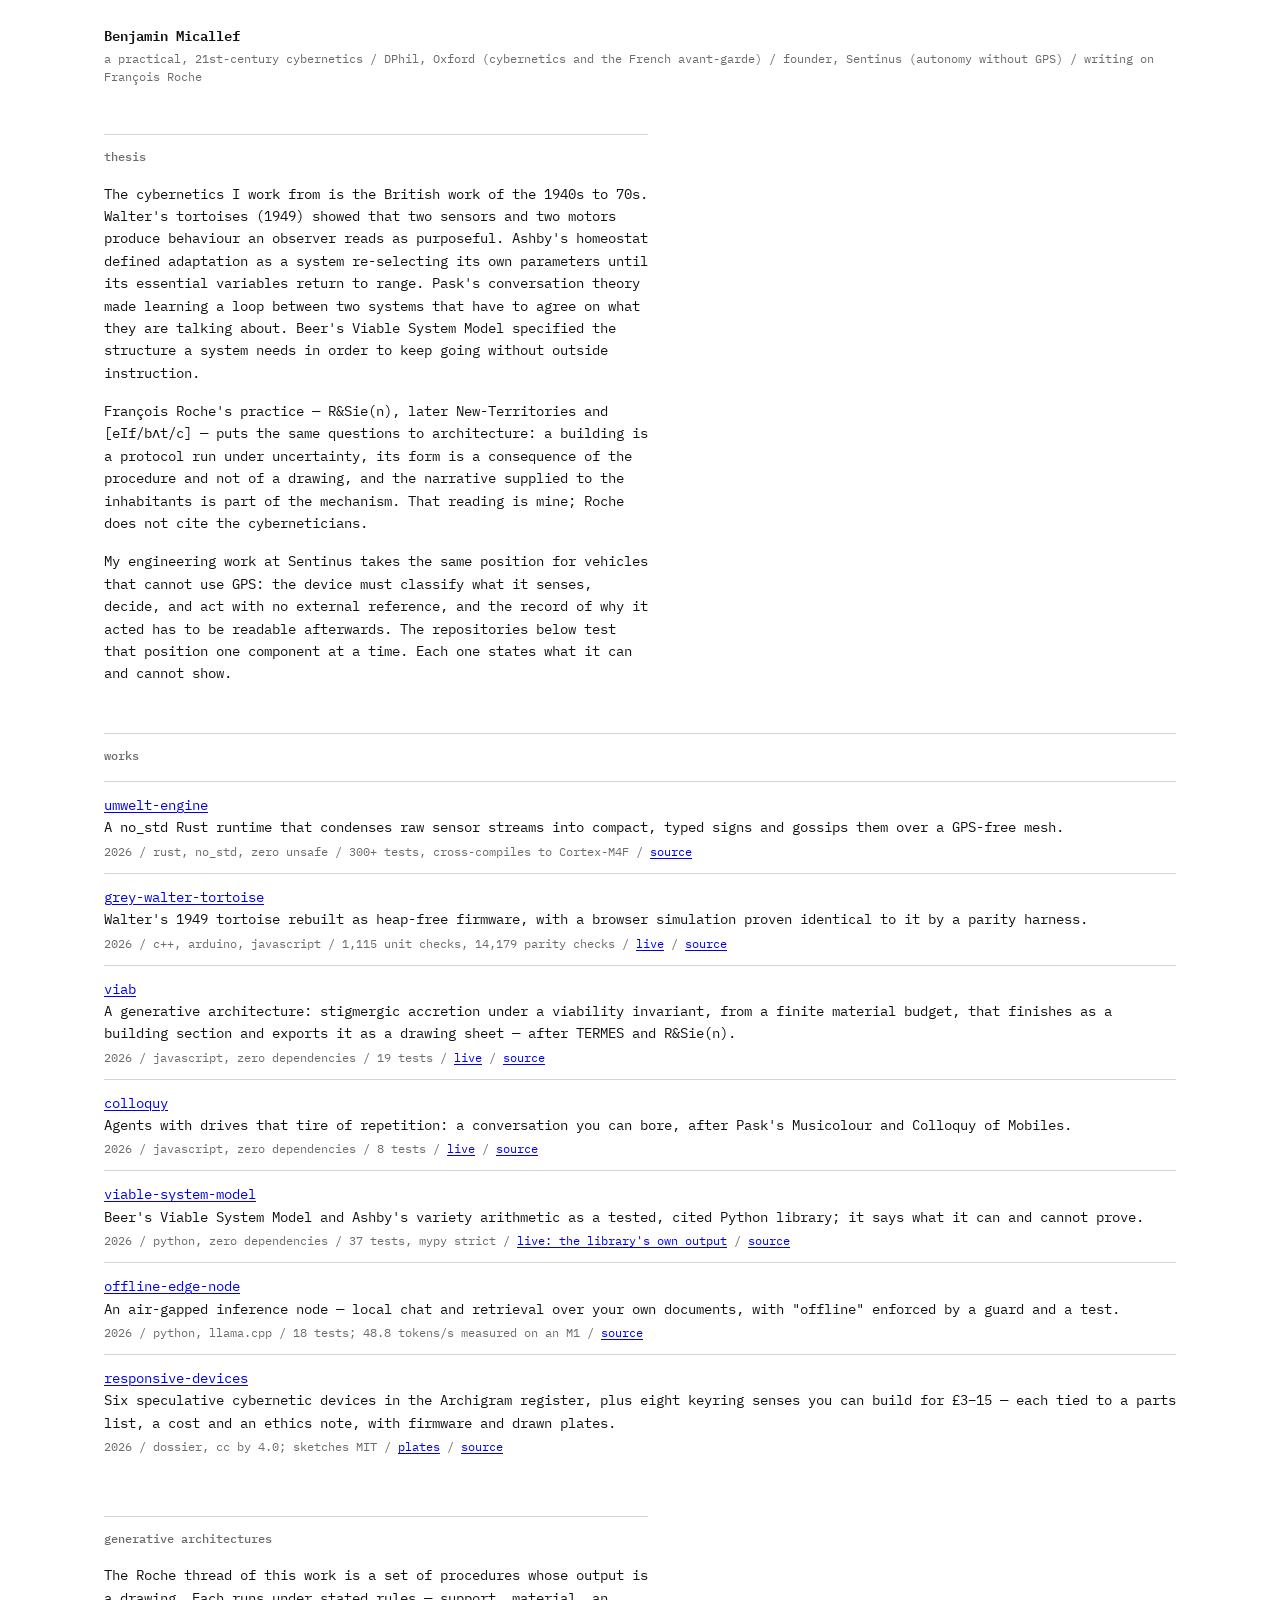
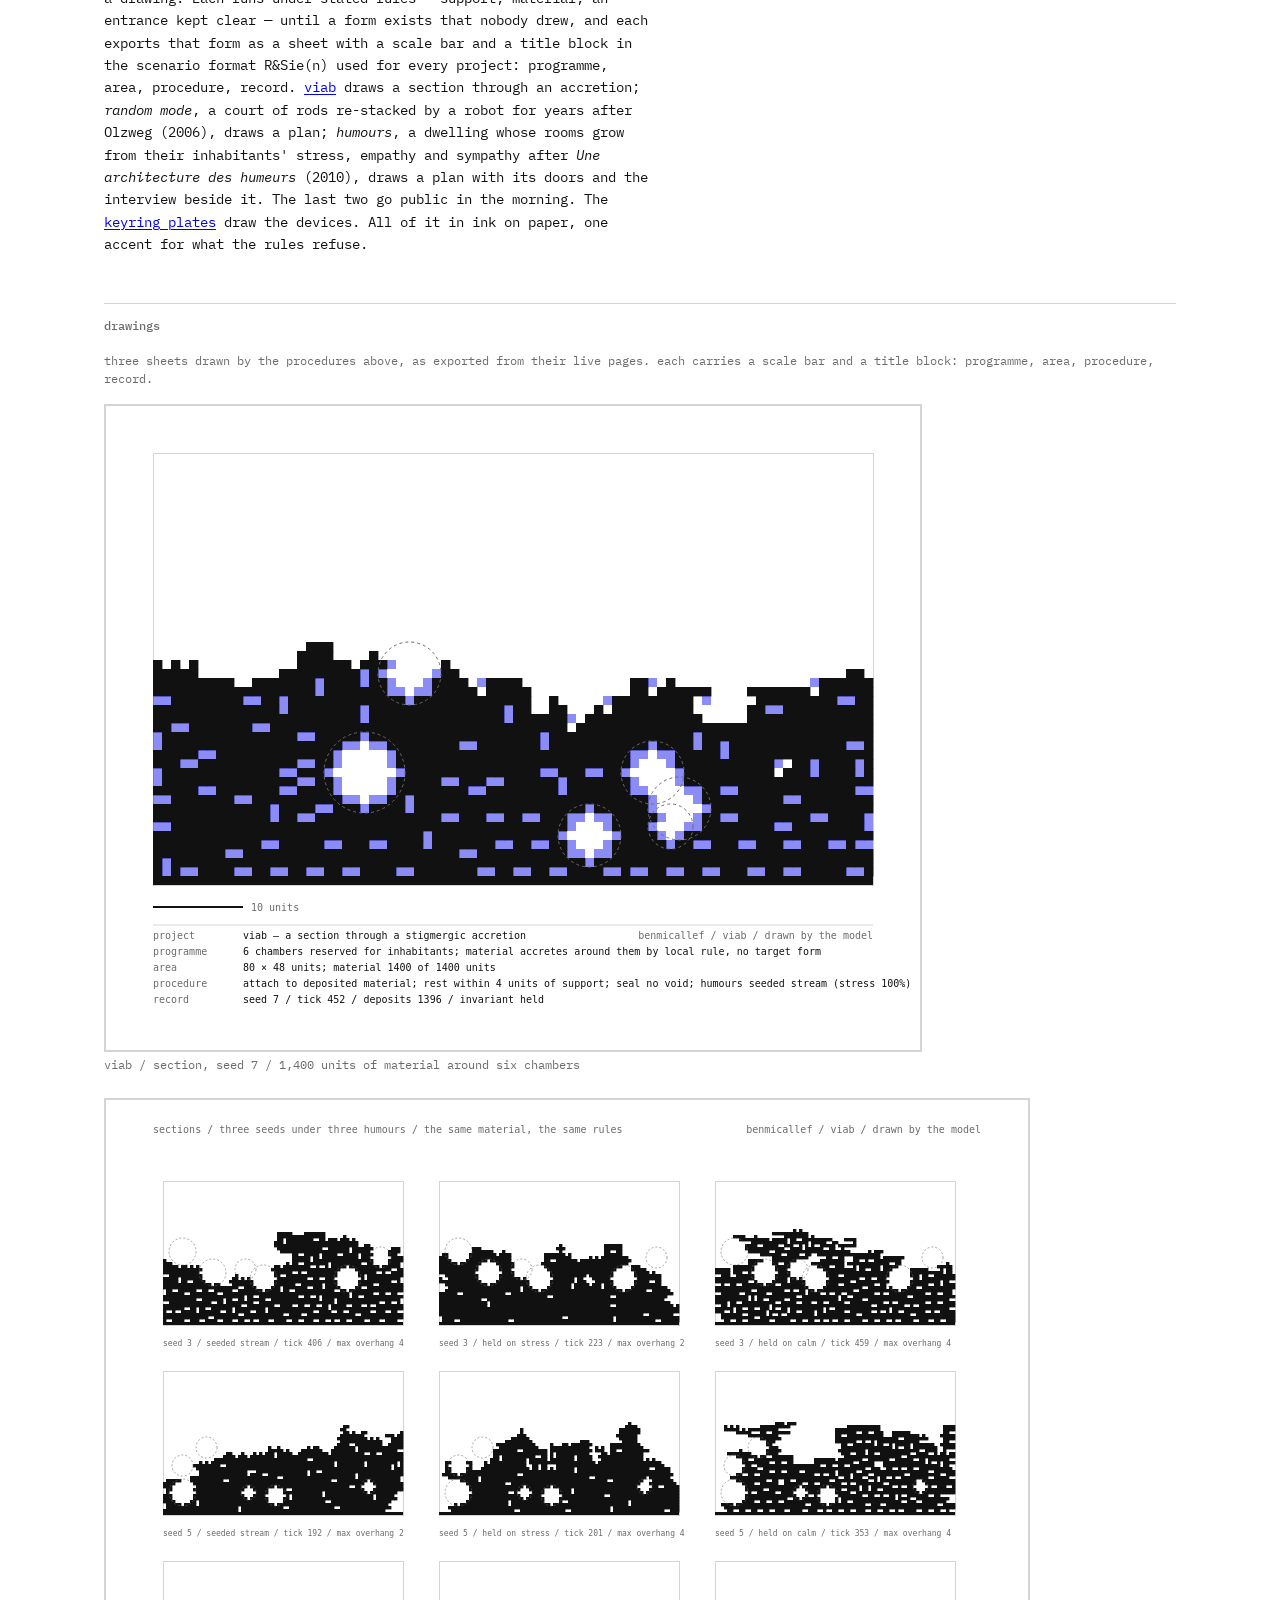
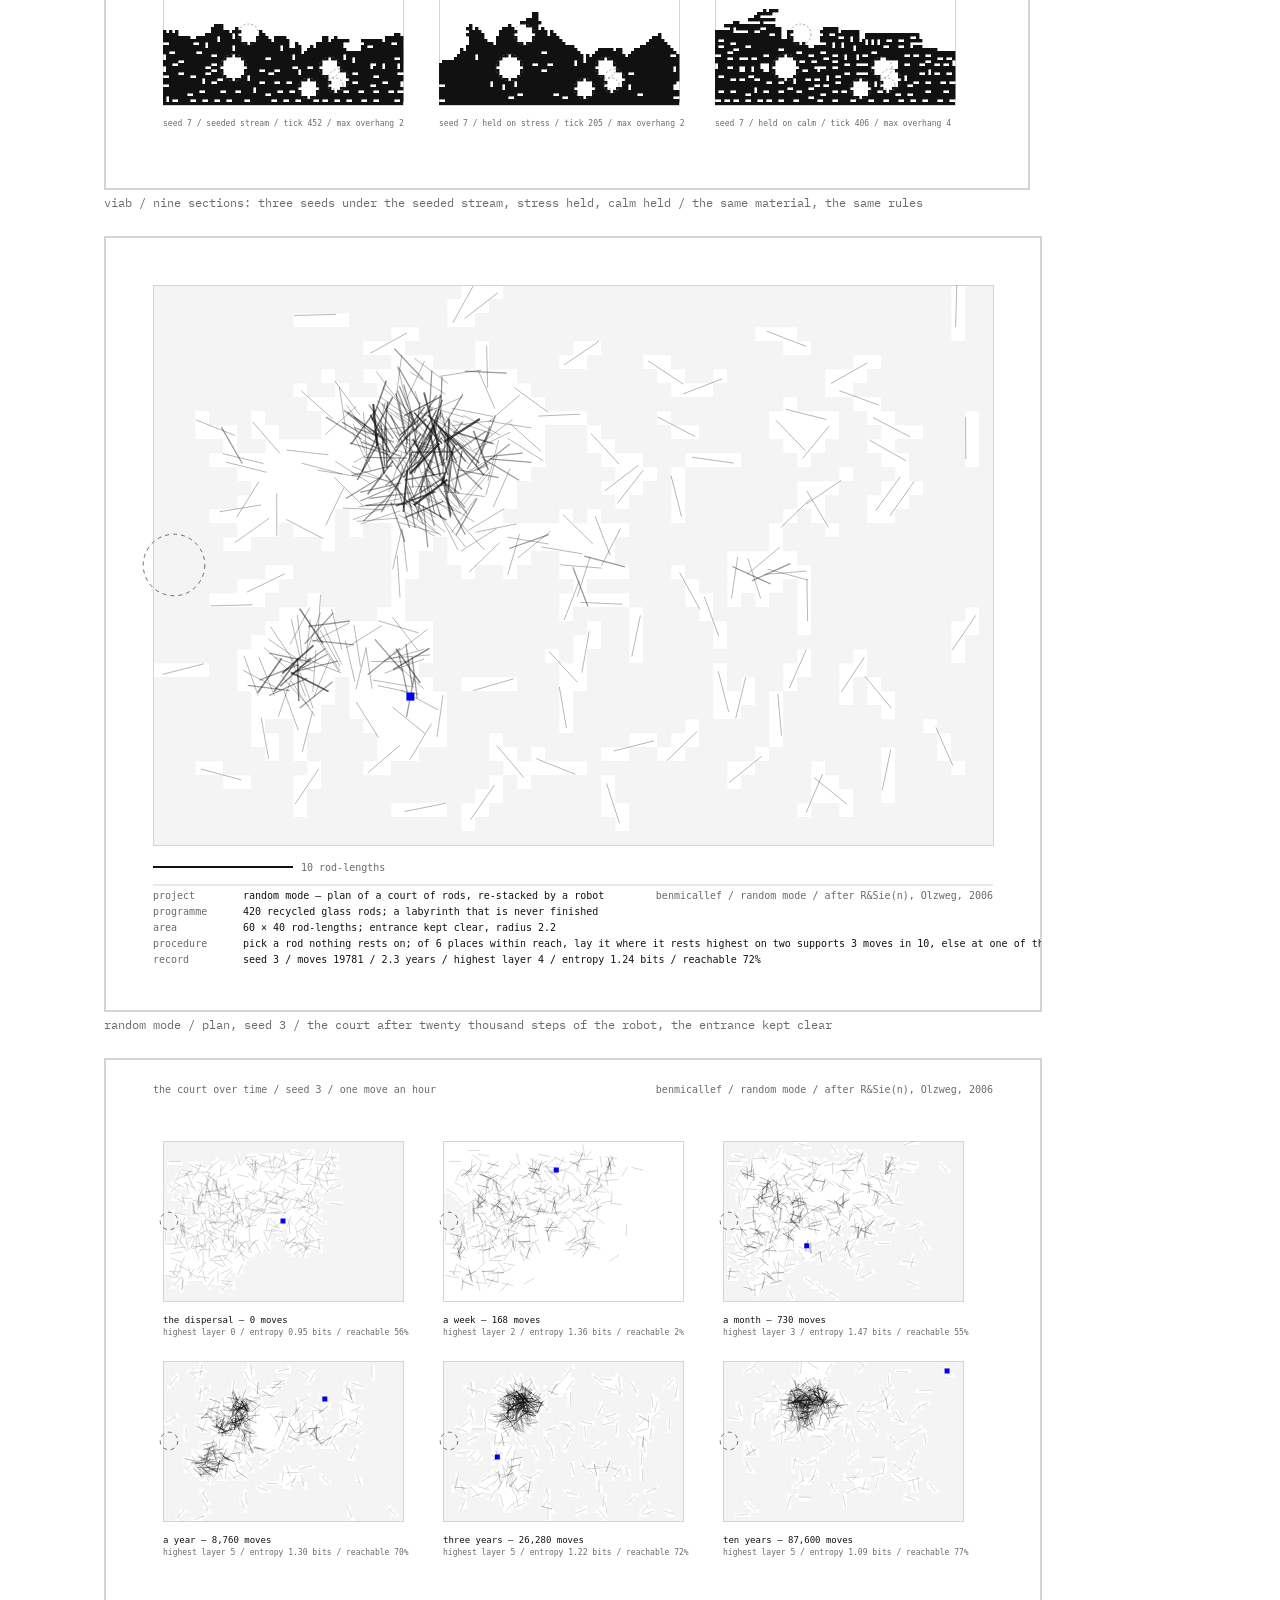
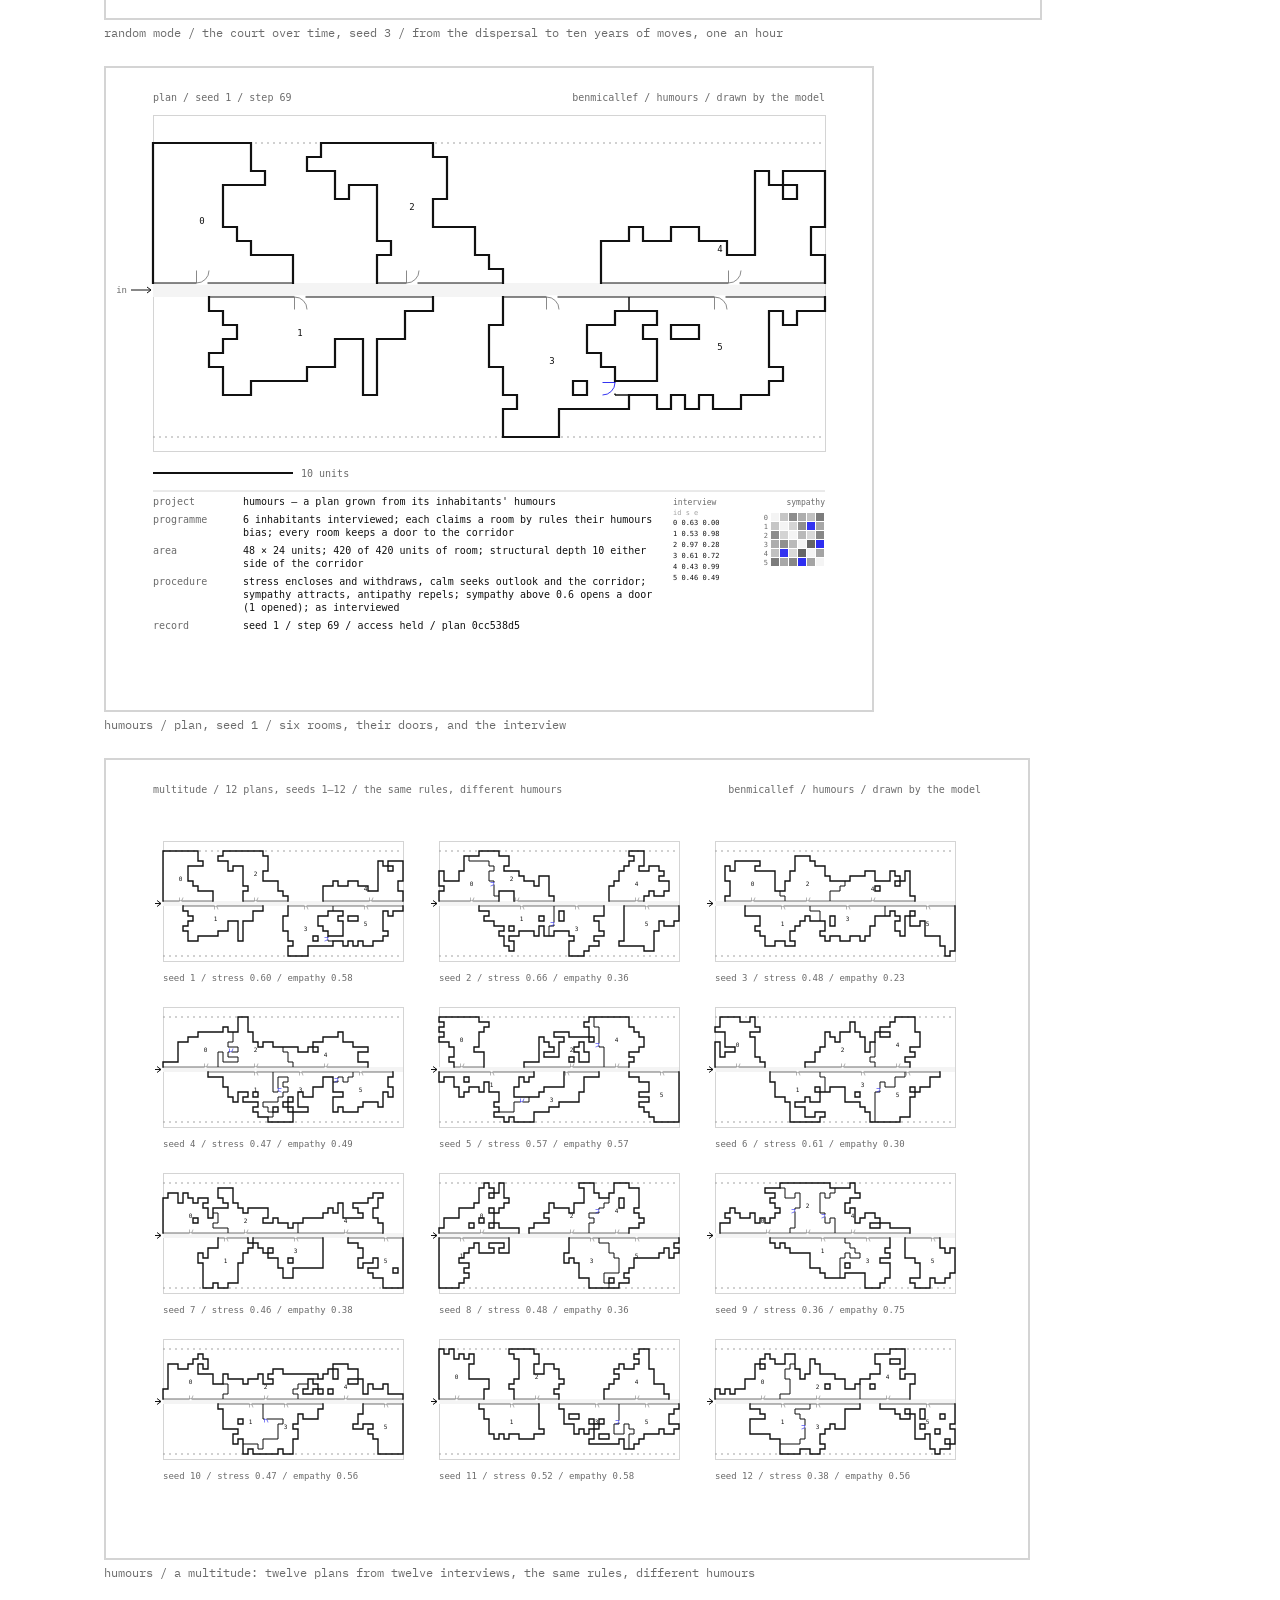
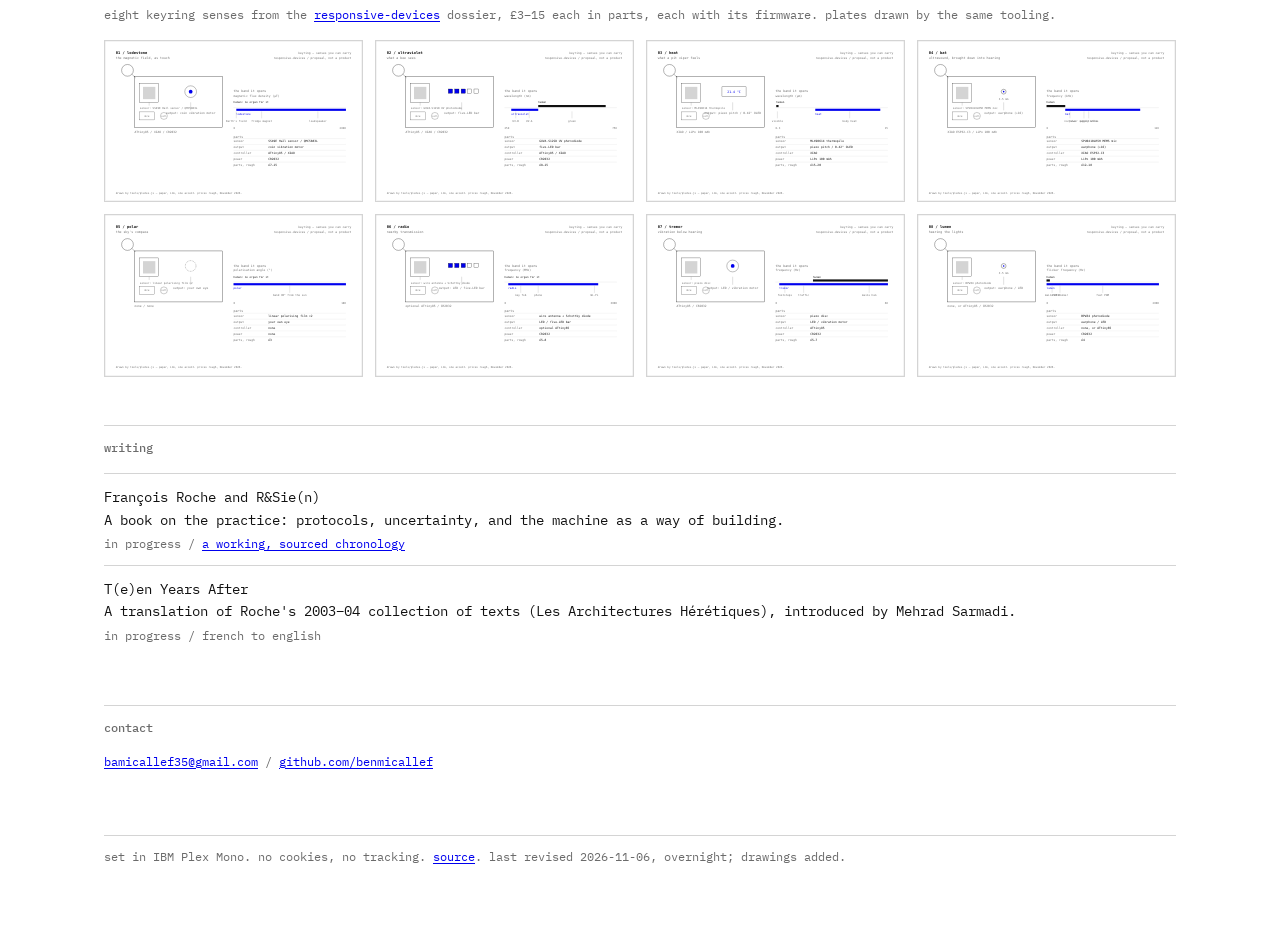
==== index.html @ cd2e3b59 "Drawings: viab's nine sections under three humours Co-Authored-By: Claude Fable 5.1 <noreply@anthrop" ====
<!doctype html>
<html lang="en">
<head>
<meta charset="utf-8">
<meta name="viewport" content="width=device-width, initial-scale=1">
<title>Benjamin Micallef</title>
<meta name="description" content="A practical, 21st-century cybernetics: working machines, from Walter's tortoise to autonomy without GPS.">
<link rel="stylesheet" href="./style.css">
</head>
<body>
<main>
  <header class="site">
    <h1>Benjamin Micallef</h1>
    <p class="meta">a practical, 21st-century cybernetics / DPhil, Oxford (cybernetics and the French avant-garde) / founder, Sentinus (autonomy without GPS) / writing on François Roche</p>
  </header>

  <section class="text">
    <h2>thesis</h2>
    <p>The cybernetics I work from is the British work of the 1940s to 70s. Walter's tortoises (1949) showed that two sensors and two motors produce behaviour an observer reads as purposeful. Ashby's homeostat defined adaptation as a system re-selecting its own parameters until its essential variables return to range. Pask's conversation theory made learning a loop between two systems that have to agree on what they are talking about. Beer's Viable System Model specified the structure a system needs in order to keep going without outside instruction.</p>
    <p>François Roche's practice — R&amp;Sie(n), later New-Territories and [eIf/bʌt/c] — puts the same questions to architecture: a building is a protocol run under uncertainty, its form is a consequence of the procedure and not of a drawing, and the narrative supplied to the inhabitants is part of the mechanism. That reading is mine; Roche does not cite the cyberneticians.</p>
    <p>My engineering work at Sentinus takes the same position for vehicles that cannot use GPS: the device must classify what it senses, decide, and act with no external reference, and the record of why it acted has to be readable afterwards. The repositories below test that position one component at a time. Each one states what it can and cannot show.</p>
  </section>

  <section>
    <h2>works</h2>
    <ul class="rows">
      <li>
        <a href="https://github.com/benmicallef/umwelt-engine">umwelt-engine</a>
        <p>A no_std Rust runtime that condenses raw sensor streams into compact, typed signs and gossips them over a GPS-free mesh.</p>
        <p class="meta">2026 / rust, no_std, zero unsafe / 300+ tests, cross-compiles to Cortex-M4F / <a href="https://github.com/benmicallef/umwelt-engine">source</a></p>
      </li>
      <li>
        <a href="https://benmicallef.github.io/grey-walter-tortoise/">grey-walter-tortoise</a>
        <p>Walter's 1949 tortoise rebuilt as heap-free firmware, with a browser simulation proven identical to it by a parity harness.</p>
        <p class="meta">2026 / c++, arduino, javascript / 1,115 unit checks, 14,179 parity checks / <a href="https://benmicallef.github.io/grey-walter-tortoise/">live</a> / <a href="https://github.com/benmicallef/grey-walter-tortoise">source</a></p>
      </li>
      <li>
        <a href="https://benmicallef.github.io/viab/">viab</a>
        <p>A generative architecture: stigmergic accretion under a viability invariant, from a finite material budget, that finishes as a building section and exports it as a drawing sheet — after TERMES and R&amp;Sie(n).</p>
        <p class="meta">2026 / javascript, zero dependencies / 19 tests / <a href="https://benmicallef.github.io/viab/">live</a> / <a href="https://github.com/benmicallef/viab">source</a></p>
      </li>
      <li>
        <a href="https://benmicallef.github.io/colloquy/">colloquy</a>
        <p>Agents with drives that tire of repetition: a conversation you can bore, after Pask's Musicolour and Colloquy of Mobiles.</p>
        <p class="meta">2026 / javascript, zero dependencies / 8 tests / <a href="https://benmicallef.github.io/colloquy/">live</a> / <a href="https://github.com/benmicallef/colloquy">source</a></p>
      </li>
      <li>
        <a href="https://benmicallef.github.io/viable-system-model/">viable-system-model</a>
        <p>Beer's Viable System Model and Ashby's variety arithmetic as a tested, cited Python library; it says what it can and cannot prove.</p>
        <p class="meta">2026 / python, zero dependencies / 37 tests, mypy strict / <a href="https://benmicallef.github.io/viable-system-model/">live: the library's own output</a> / <a href="https://github.com/benmicallef/viable-system-model">source</a></p>
      </li>
      <li>
        <a href="https://github.com/benmicallef/offline-edge-node">offline-edge-node</a>
        <p>An air-gapped inference node — local chat and retrieval over your own documents, with "offline" enforced by a guard and a test.</p>
        <p class="meta">2026 / python, llama.cpp / 18 tests; 48.8 tokens/s measured on an M1 / <a href="https://github.com/benmicallef/offline-edge-node">source</a></p>
      </li>
      <li>
        <a href="https://benmicallef.github.io/responsive-devices/">responsive-devices</a>
        <p>Six speculative cybernetic devices in the Archigram register, plus eight keyring senses you can build for £3–15 — each tied to a parts list, a cost and an ethics note, with firmware and drawn plates.</p>
        <p class="meta">2026 / dossier, cc by 4.0; sketches MIT / <a href="https://benmicallef.github.io/responsive-devices/">plates</a> / <a href="https://github.com/benmicallef/responsive-devices">source</a></p>
      </li>
    </ul>
  </section>

  <section class="text">
    <h2>generative architectures</h2>
    <p>The Roche thread of this work is a set of procedures whose output is a drawing. Each runs under stated rules — support, material, an entrance kept clear — until a form exists that nobody drew, and each exports that form as a sheet with a scale bar and a title block in the scenario format R&amp;Sie(n) used for every project: programme, area, procedure, record. <a href="https://benmicallef.github.io/viab/">viab</a> draws a section through an accretion; <em>random mode</em>, a court of rods re-stacked by a robot for years after Olzweg (2006), draws a plan; <em>humours</em>, a dwelling whose rooms grow from their inhabitants' stress, empathy and sympathy after <em>Une architecture des humeurs</em> (2010), draws a plan with its doors and the interview beside it. The last two go public in the morning. The <a href="https://benmicallef.github.io/responsive-devices/">keyring plates</a> draw the devices. All of it in ink on paper, one accent for what the rules refuse.</p>
  </section>

  <section>
    <h2>drawings</h2>
    <p class="meta">three sheets drawn by the procedures above, as exported from their live pages. each carries a scale bar and a title block: programme, area, procedure, record.</p>
    <figure class="sheet"><img src="./sheets/viab-section.svg" alt="viab: a section through a stigmergic accretion grown around six reserved chambers, seed 7" loading="lazy"><figcaption>viab / section, seed 7 / 1,400 units of material around six chambers</figcaption></figure>
    <figure class="sheet"><img src="./sheets/viab-humours.svg" alt="viab: nine finished sections, three seeds under three humours" loading="lazy"><figcaption>viab / nine sections: three seeds under the seeded stream, stress held, calm held / the same material, the same rules</figcaption></figure>
    <figure class="sheet"><img src="./sheets/random-mode-plan.svg" alt="random mode: plan of a court of glass rods re-stacked by a robot, seed 3" loading="lazy"><figcaption>random mode / plan, seed 3 / the court after twenty thousand steps of the robot, the entrance kept clear</figcaption></figure>
    <figure class="sheet"><img src="./sheets/random-mode-years.svg" alt="random mode: the same court at the dispersal, a week, a month, a year, three years and ten years of moves" loading="lazy"><figcaption>random mode / the court over time, seed 3 / from the dispersal to ten years of moves, one an hour</figcaption></figure>
    <figure class="sheet"><img src="./sheets/humours-plan.svg" alt="humours: plan of six rooms grown from their inhabitants' humours either side of a corridor, seed 1" loading="lazy"><figcaption>humours / plan, seed 1 / six rooms, their doors, and the interview</figcaption></figure>
    <figure class="sheet"><img src="./sheets/humours-multitude.svg" alt="humours: a contact sheet of twelve plans from twelve interviews" loading="lazy"><figcaption>humours / a multitude: twelve plans from twelve interviews, the same rules, different humours</figcaption></figure>
    <p class="meta">eight keyring senses from the <a href="https://benmicallef.github.io/responsive-devices/">responsive-devices</a> dossier, £3–15 each in parts, each with its firmware. plates drawn by the same tooling.</p>
    <div class="plates">
      <img src="./plates/01-lodestone.svg" alt="plate 01, lodestone: a keyring that points north by vibration" loading="lazy">
      <img src="./plates/02-ultraviolet.svg" alt="plate 02, ultraviolet: a keyring that reads the UV index" loading="lazy">
      <img src="./plates/03-heat.svg" alt="plate 03, heat: a keyring that senses radiant heat" loading="lazy">
      <img src="./plates/04-bat.svg" alt="plate 04, bat: a keyring that hears ultrasound" loading="lazy">
      <img src="./plates/05-polar.svg" alt="plate 05, polar: a keyring that reads the polarisation of skylight" loading="lazy">
      <img src="./plates/06-radio.svg" alt="plate 06, radio: a keyring that feels the radio field" loading="lazy">
      <img src="./plates/07-tremor.svg" alt="plate 07, tremor: a keyring that senses ground vibration" loading="lazy">
      <img src="./plates/08-lumen.svg" alt="plate 08, lumen: a keyring that reads light flicker" loading="lazy">
    </div>
  </section>

  <section>
    <h2>writing</h2>
    <ul class="rows">
      <li>
        <span>François Roche and R&amp;Sie(n)</span>
        <p>A book on the practice: protocols, uncertainty, and the machine as a way of building.</p>
        <p class="meta">in progress / <a href="./roche/">a working, sourced chronology</a></p>
      </li>
      <li>
        <span>T(e)en Years After</span>
        <p>A translation of Roche's 2003–04 collection of texts (Les Architectures Hérétiques), introduced by Mehrad Sarmadi.</p>
        <p class="meta">in progress / french to english</p>
      </li>
    </ul>
  </section>

  <section>
    <h2>contact</h2>
    <p class="meta"><a href="mailto:bamicallef35@gmail.com">bamicallef35@gmail.com</a> / <a href="https://github.com/benmicallef">github.com/benmicallef</a></p>
  </section>

  <footer class="colophon">
    <p class="meta">set in IBM Plex Mono. no cookies, no tracking. <a href="https://github.com/benmicallef/benmicallef-site">source</a>. last revised 2026-11-06, overnight; drawings added.</p>
  </footer>
</main>
</body>
</html>
---- style.css ----
/* style.css — one stylesheet, shared by the site and every demo page.
   Monospace-led, near-monochrome, one accent. No cards, no gradients,
   no radius, no shadows, nothing moves except the demo. Edit tokens, not rules. */
@import url("https://fonts.googleapis.com/css2?family=IBM+Plex+Mono:wght@400;500;600&display=swap");

:root {
  --font-mono: "IBM Plex Mono", ui-monospace, "SF Mono", Menlo, Consolas, "Courier New", monospace;
  --font-body: var(--font-mono);
  --fs-0: 0.75rem;
  --fs-1: 0.875rem;
  --fs-2: 1.125rem;
  --lh-body: 1.6;
  --lh-tight: 1.25;
  --lh-pre: 1.45;
  --measure: 68ch;
  --paper: #ffffff;
  --paper-2: #f4f4f4;
  --ink: #111111;
  --ink-2: #6b6b6b;
  --ink-3: #a3a3a3;
  --rule: #d4d4d4;
  --accent: #0000ee;
  --s-1: 4px; --s-2: 8px; --s-3: 12px; --s-4: 16px; --s-5: 24px; --s-6: 32px; --s-7: 48px; --s-8: 64px;
  --gutter: 16px;
  --page-max: 1120px;
  --hair: 1px;
}
@media (min-width: 720px) { :root { --gutter: 24px; } }
@media (min-resolution: 2dppx) { :root { --hair: .5px; } }

html { font-size: 100%; -webkit-text-size-adjust: 100%; }
* { box-sizing: border-box; }
body { margin: 0; background: var(--paper); color: var(--ink); font: var(--fs-1)/var(--lh-body) var(--font-body); -webkit-font-smoothing: antialiased; }
main { max-width: var(--page-max); margin: 0 auto; padding: var(--s-5) var(--gutter) var(--s-8); }
.text { max-width: var(--measure); }
p, ul, ol, pre, figure, h1, h2, table { margin: 0 0 var(--s-4); }
a { color: var(--accent); text-decoration: underline; text-decoration-thickness: 1px; text-underline-offset: 2px; }
a:hover { text-decoration-thickness: 2px; }
h1 { font-size: var(--fs-1); font-weight: 600; }
h2 { font-size: var(--fs-0); font-weight: 500; color: var(--ink-2); border-top: var(--hair) solid var(--rule); padding-top: var(--s-3); margin-top: var(--s-7); }
.meta, figcaption, small { font-family: var(--font-mono); font-size: var(--fs-0); line-height: 1.5; color: var(--ink-2); }
header.site { margin-bottom: var(--s-6); }
header.site h1 { margin-bottom: var(--s-1); }
header.site .meta { margin: 0; }
ul.rows { list-style: none; padding: 0; }
ul.rows > li { border-top: var(--hair) solid var(--rule); padding: var(--s-3) 0; }
ul.rows > li p { margin: 0 0 var(--s-1); }
ul.rows > li .meta { margin: 0; }
ul.text-list { padding-left: 1.5ch; }
ul.text-list li { margin-bottom: var(--s-2); }
img { display: block; max-width: 100%; height: auto; border: var(--hair) solid var(--rule); }
hr { border: 0; border-top: var(--hair) solid var(--rule); margin: var(--s-6) 0; }
pre, code { font-family: var(--font-mono); }
pre { font-size: calc(var(--fs-1) - 1px); line-height: var(--lh-pre); overflow-x: auto; padding: var(--s-3) 0; background: none; border-top: var(--hair) solid var(--rule); border-bottom: var(--hair) solid var(--rule); }
code { font-size: .93em; }
table { border-collapse: collapse; width: 100%; font-size: var(--fs-0); line-height: 1.5; }
th, td { text-align: left; vertical-align: top; padding: var(--s-2) var(--s-3) var(--s-2) 0; border-top: var(--hair) solid var(--rule); }
th { font-weight: 500; color: var(--ink-2); }
button { font: 500 var(--fs-0)/1.5 var(--font-mono); color: var(--ink); background: none; border: var(--hair) solid var(--ink); border-radius: 0; padding: 2px 8px; cursor: pointer; }
button:hover, button[aria-pressed="true"] { background: var(--ink); color: var(--paper); }
input[type="number"], input[type="text"] { font: 400 var(--fs-0)/1.5 var(--font-mono); color: var(--ink); background: var(--paper); border: var(--hair) solid var(--ink); border-radius: 0; padding: 2px 6px; width: 7ch; }
input[type="range"] { accent-color: var(--ink); width: 110px; vertical-align: middle; }

/* demo: canvas + controls + readout + caption, framed by one hairline */
figure.demo { border: var(--hair) solid var(--rule); margin: var(--s-5) 0; }
figure.demo .stage { position: relative; width: 100%; max-height: 72vh; background: var(--paper); touch-action: none; }
figure.demo .stage canvas { position: absolute; inset: 0; width: 100%; height: 100%; display: block; }
figure.demo .controls { display: flex; flex-wrap: wrap; align-items: center; gap: var(--s-3) var(--s-4); padding: var(--s-2) var(--s-3); border-top: var(--hair) solid var(--rule); }
figure.demo .controls .group { display: flex; align-items: center; gap: var(--s-2); }
figure.demo .controls .lbl { color: var(--ink-2); font-size: var(--fs-0); }
figure.demo figcaption { padding: var(--s-2) var(--s-3); border-top: var(--hair) solid var(--rule); margin: 0; }
.readout { font-family: var(--font-mono); font-size: var(--fs-0); line-height: 1.7; color: var(--ink); padding: var(--s-2) var(--s-3); border-top: var(--hair) solid var(--rule); margin: 0; overflow-x: auto; }
pre.readout { white-space: pre; border-bottom: 0; }
.readout .k { color: var(--ink-2); }
.bar { display: inline-block; width: 90px; height: 6px; vertical-align: middle; background: var(--rule); position: relative; margin: 0 var(--s-2); }
.bar > i { position: absolute; left: 0; top: 0; bottom: 0; background: var(--ink); width: 0; }
.draft { color: var(--accent); font-family: var(--font-mono); font-size: var(--fs-0); border-top: var(--hair) solid var(--rule); border-bottom: var(--hair) solid var(--rule); padding: var(--s-2) 0; margin: var(--s-4) 0; }
figure.sheet { margin: 0 0 var(--s-5); }
figure.sheet figcaption { margin-top: var(--s-1); }
.plates { display: grid; grid-template-columns: repeat(2, minmax(0, 1fr)); gap: var(--s-3); margin: 0 0 var(--s-5); }
@media (min-width: 720px) { .plates { grid-template-columns: repeat(4, minmax(0, 1fr)); } }
footer.colophon { margin-top: var(--s-8); border-top: var(--hair) solid var(--rule); padding-top: var(--s-3); }
.glyph { width: 28px; height: 28px; padding: 0; font-size: 14px; line-height: 1; display: inline-grid; place-items: center; }

@media (prefers-reduced-motion: reduce) { * { animation: none !important; transition: none !important; } }
@media (min-width: 1200px) { .work { display: grid; grid-template-columns: minmax(0, 1fr) 36ch; gap: var(--s-6); align-items: start; } .work > figure.demo { margin-top: 0; } }
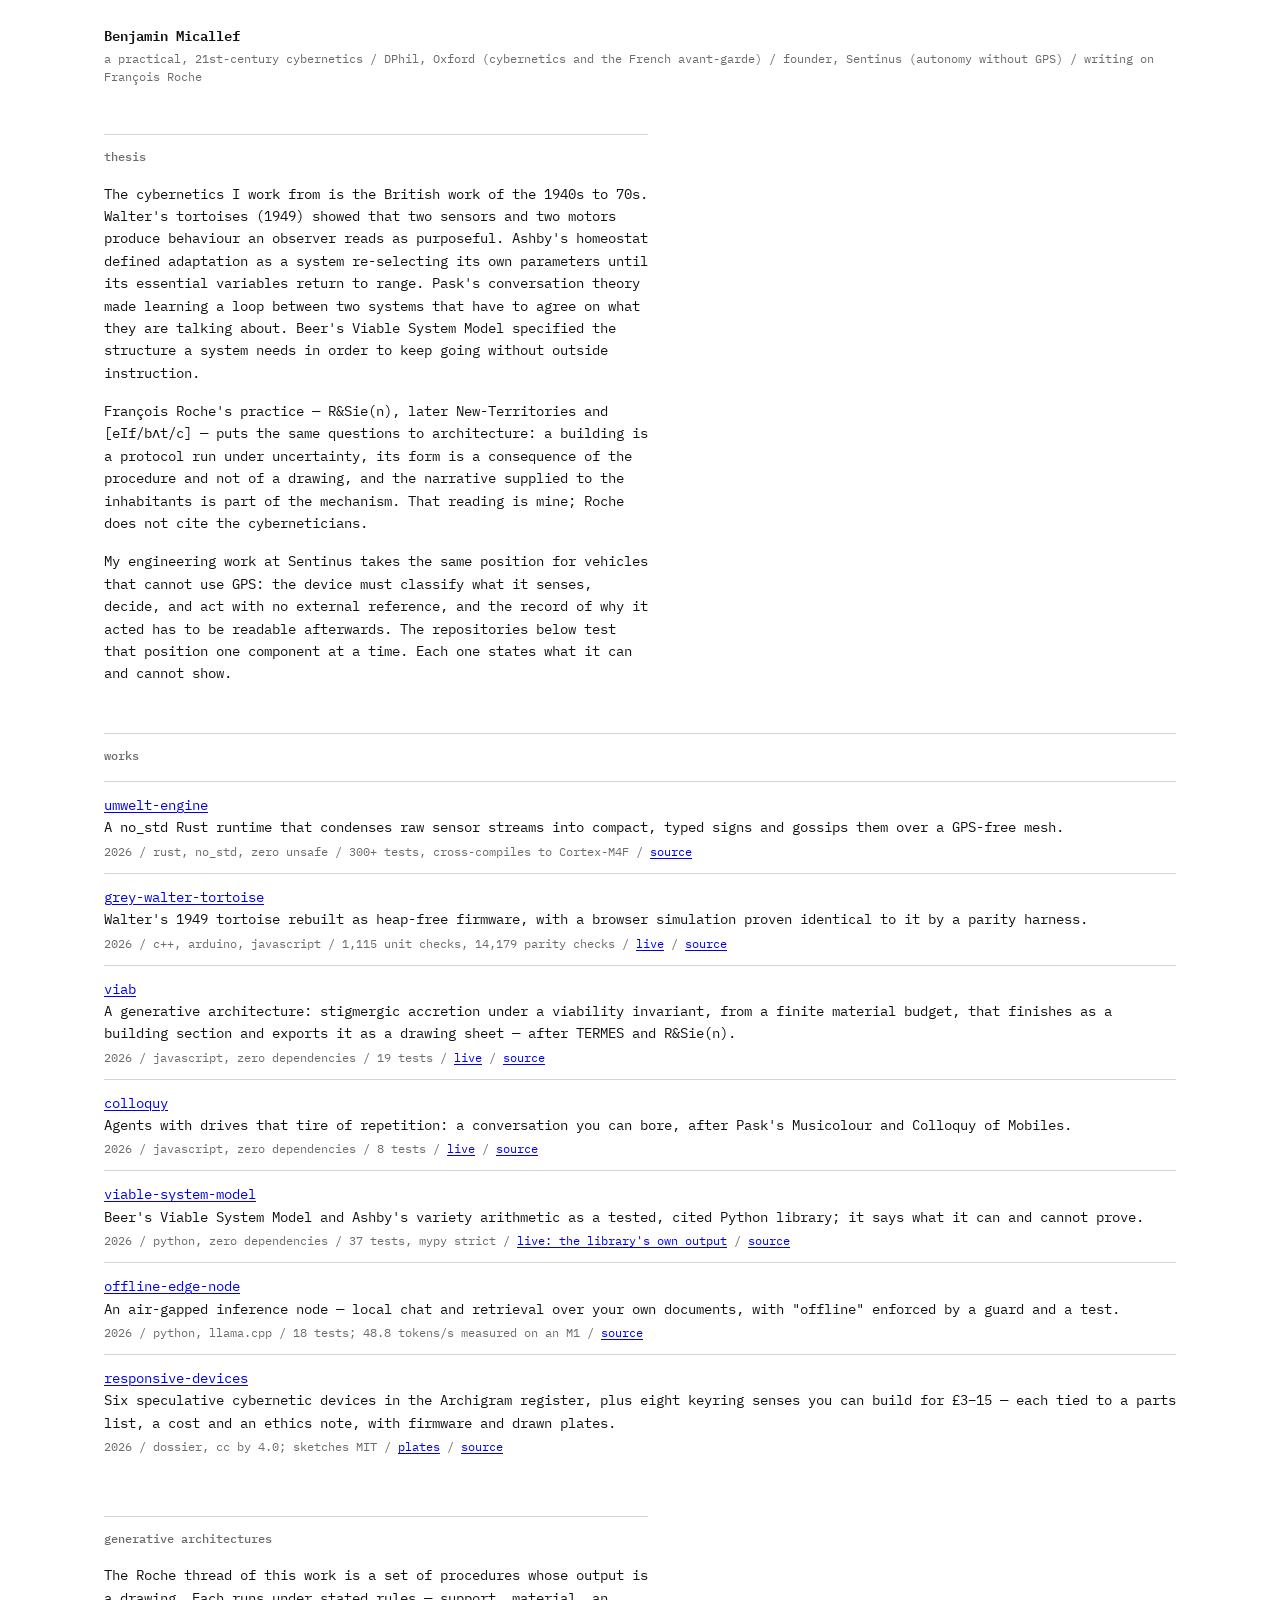
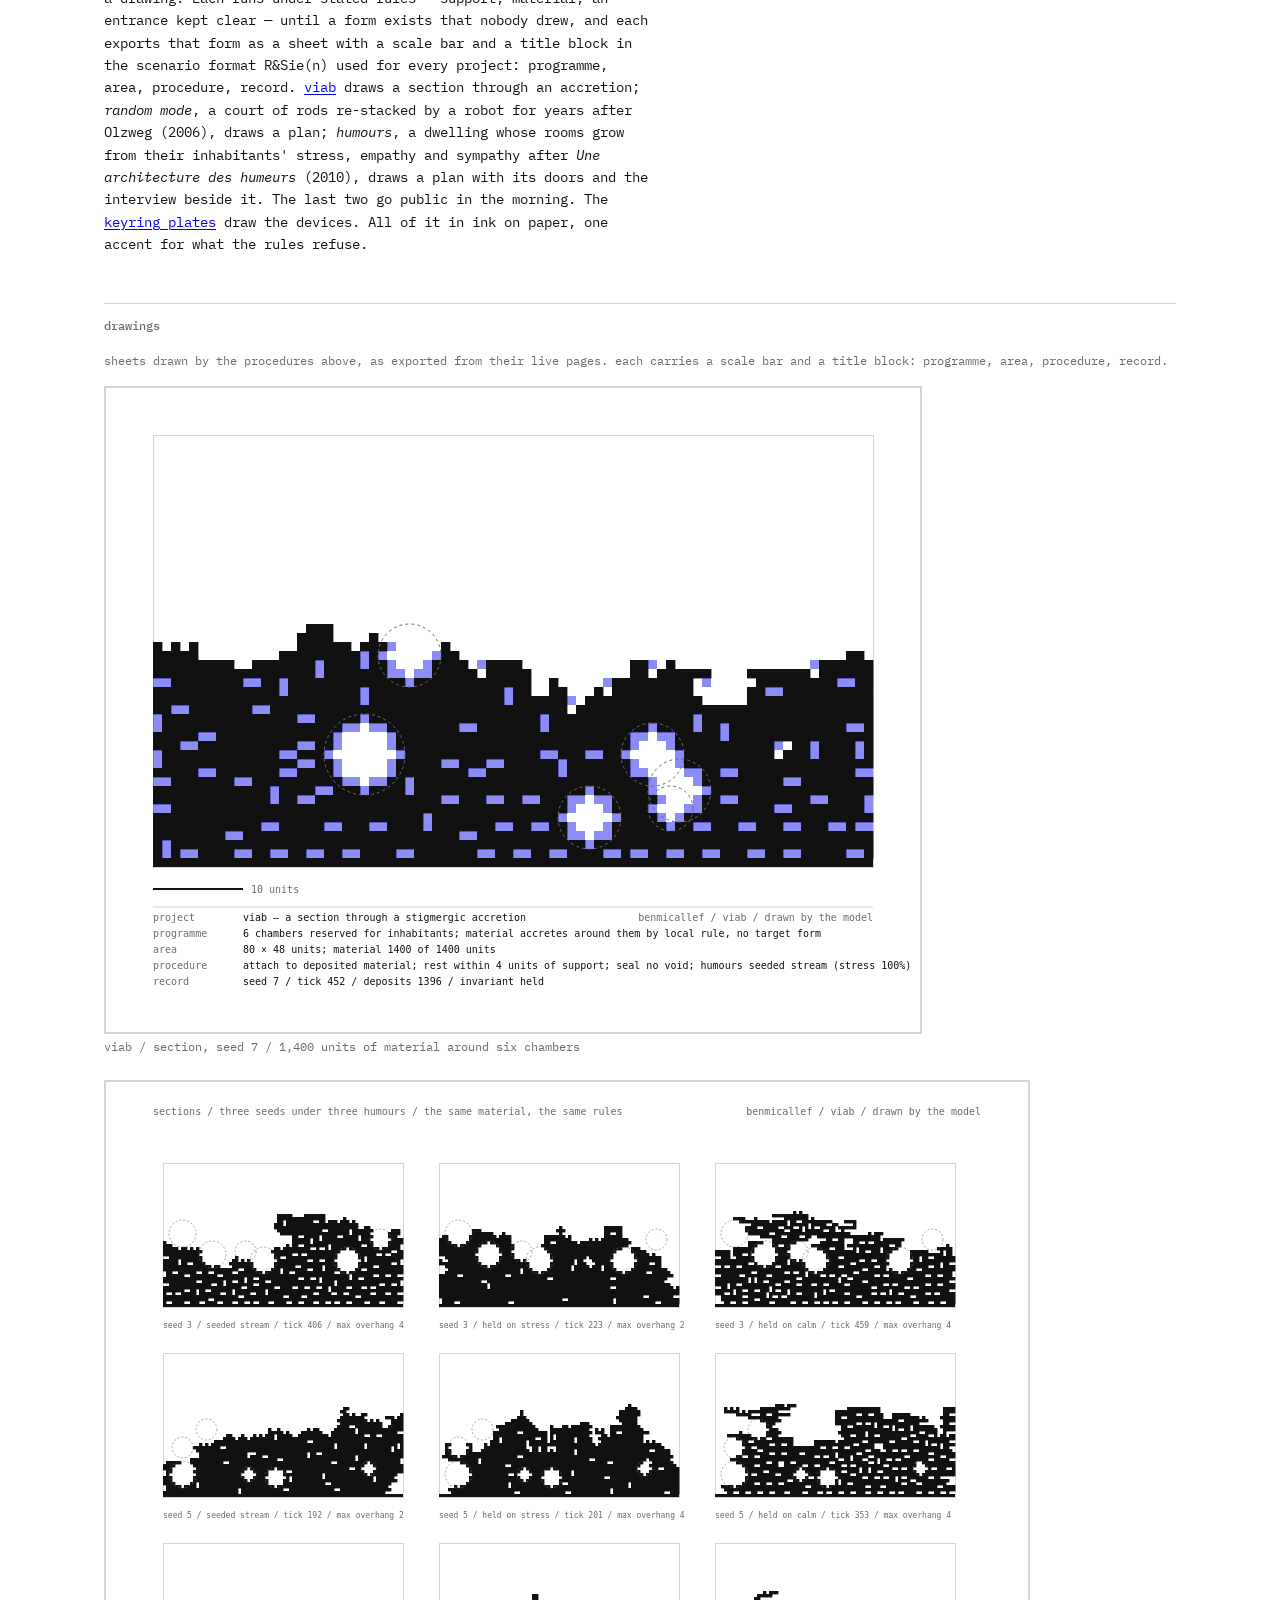
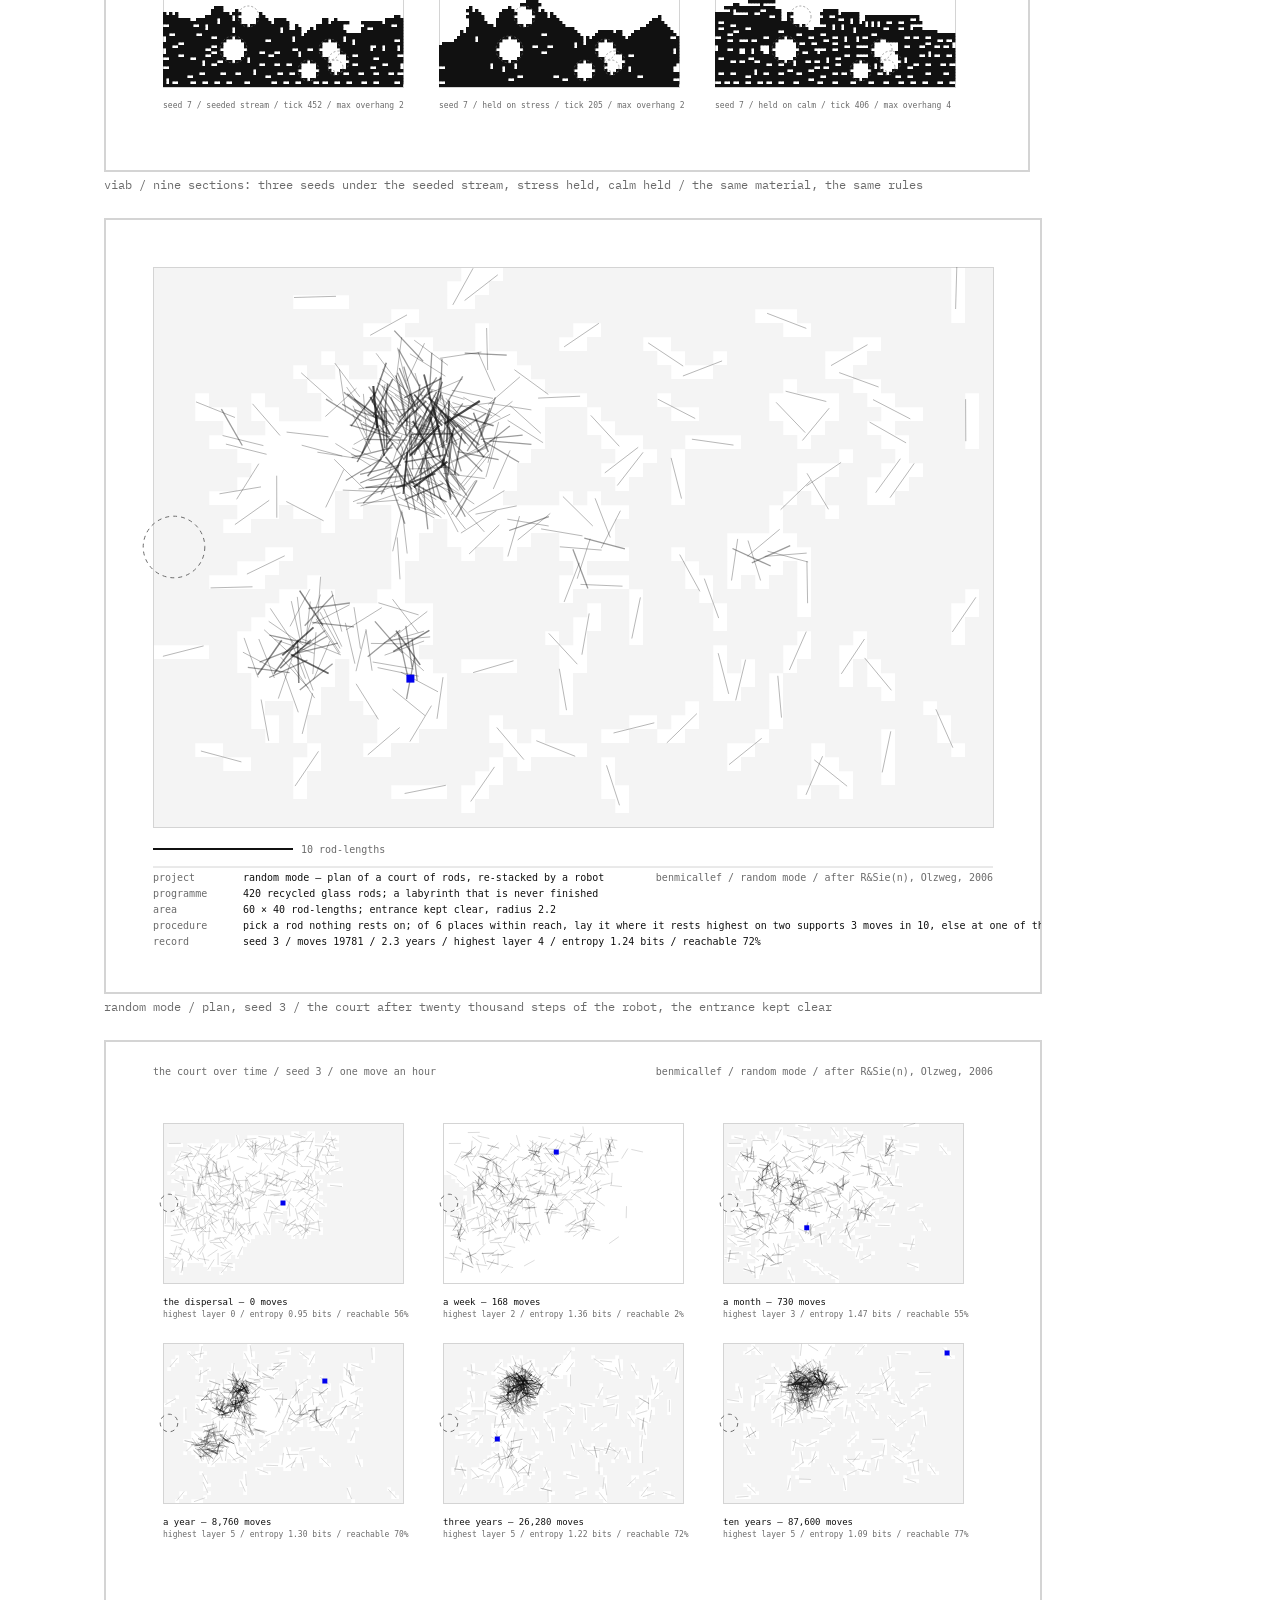
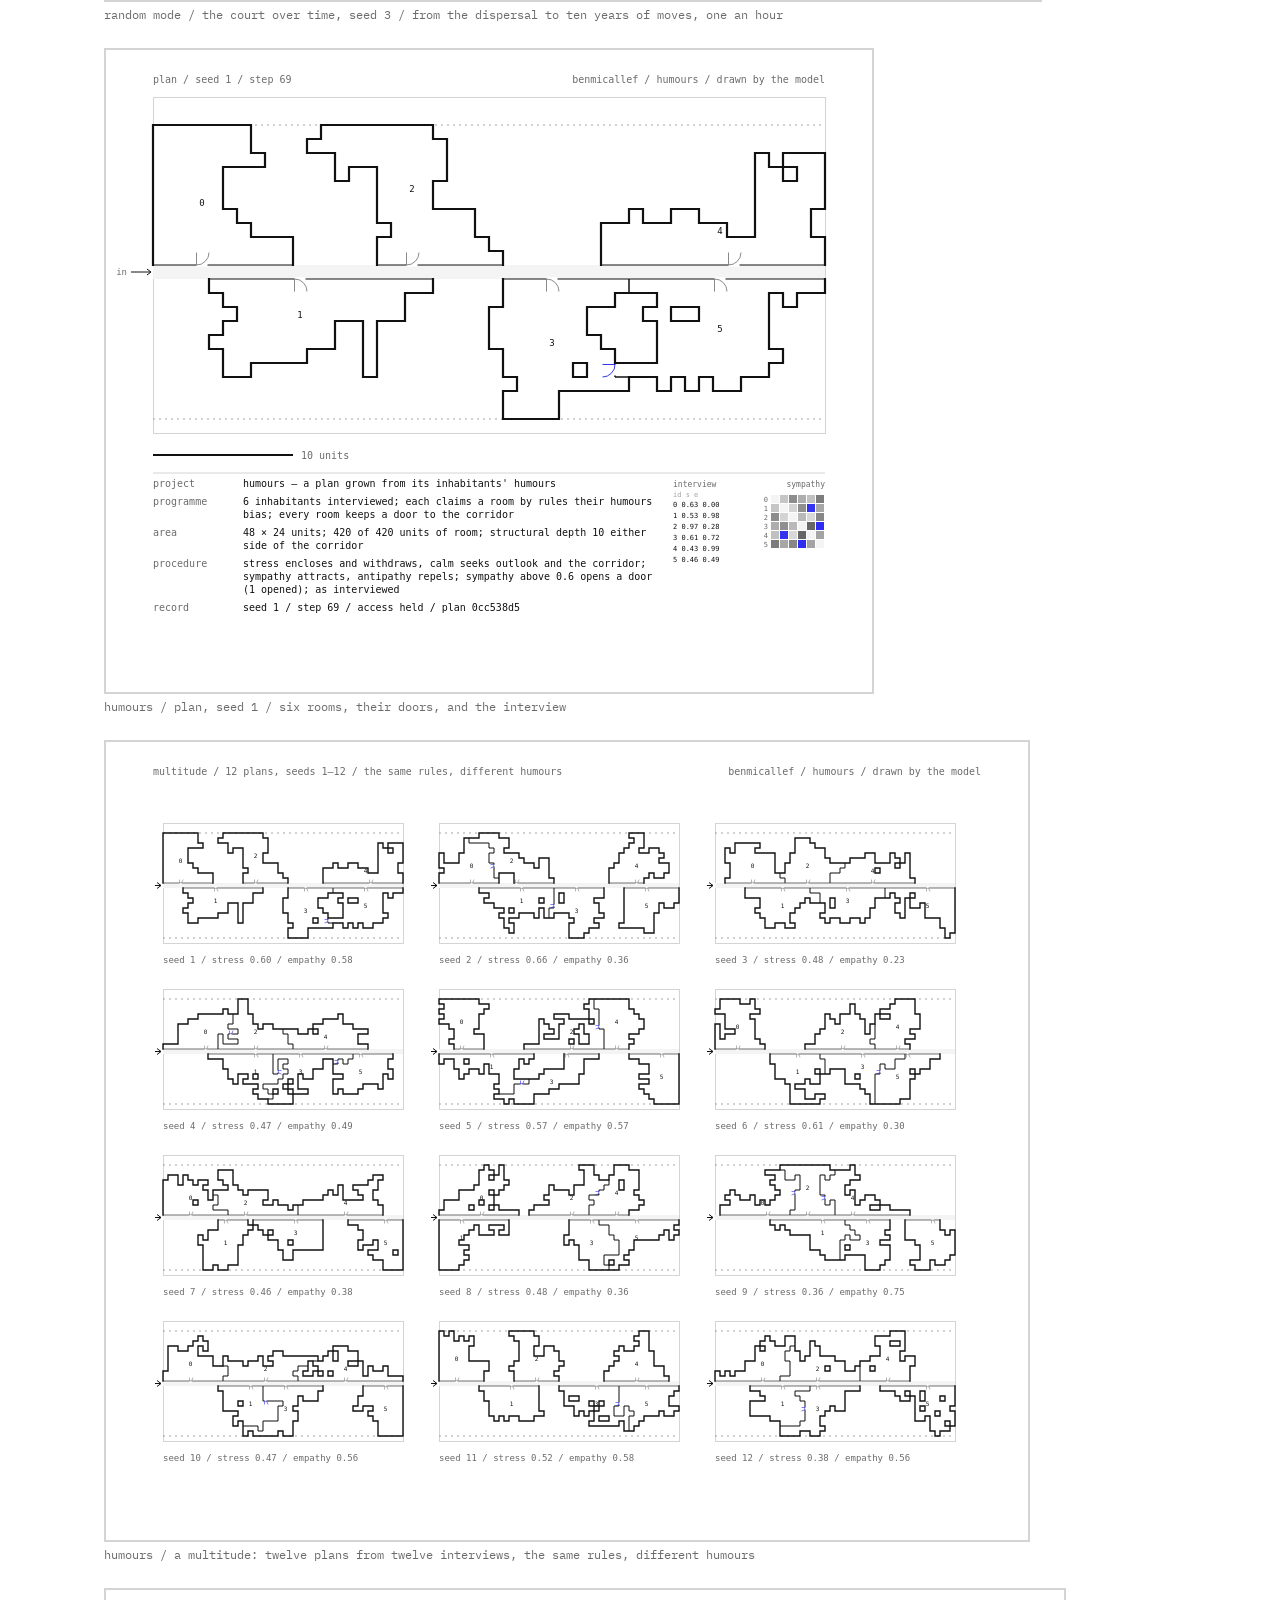
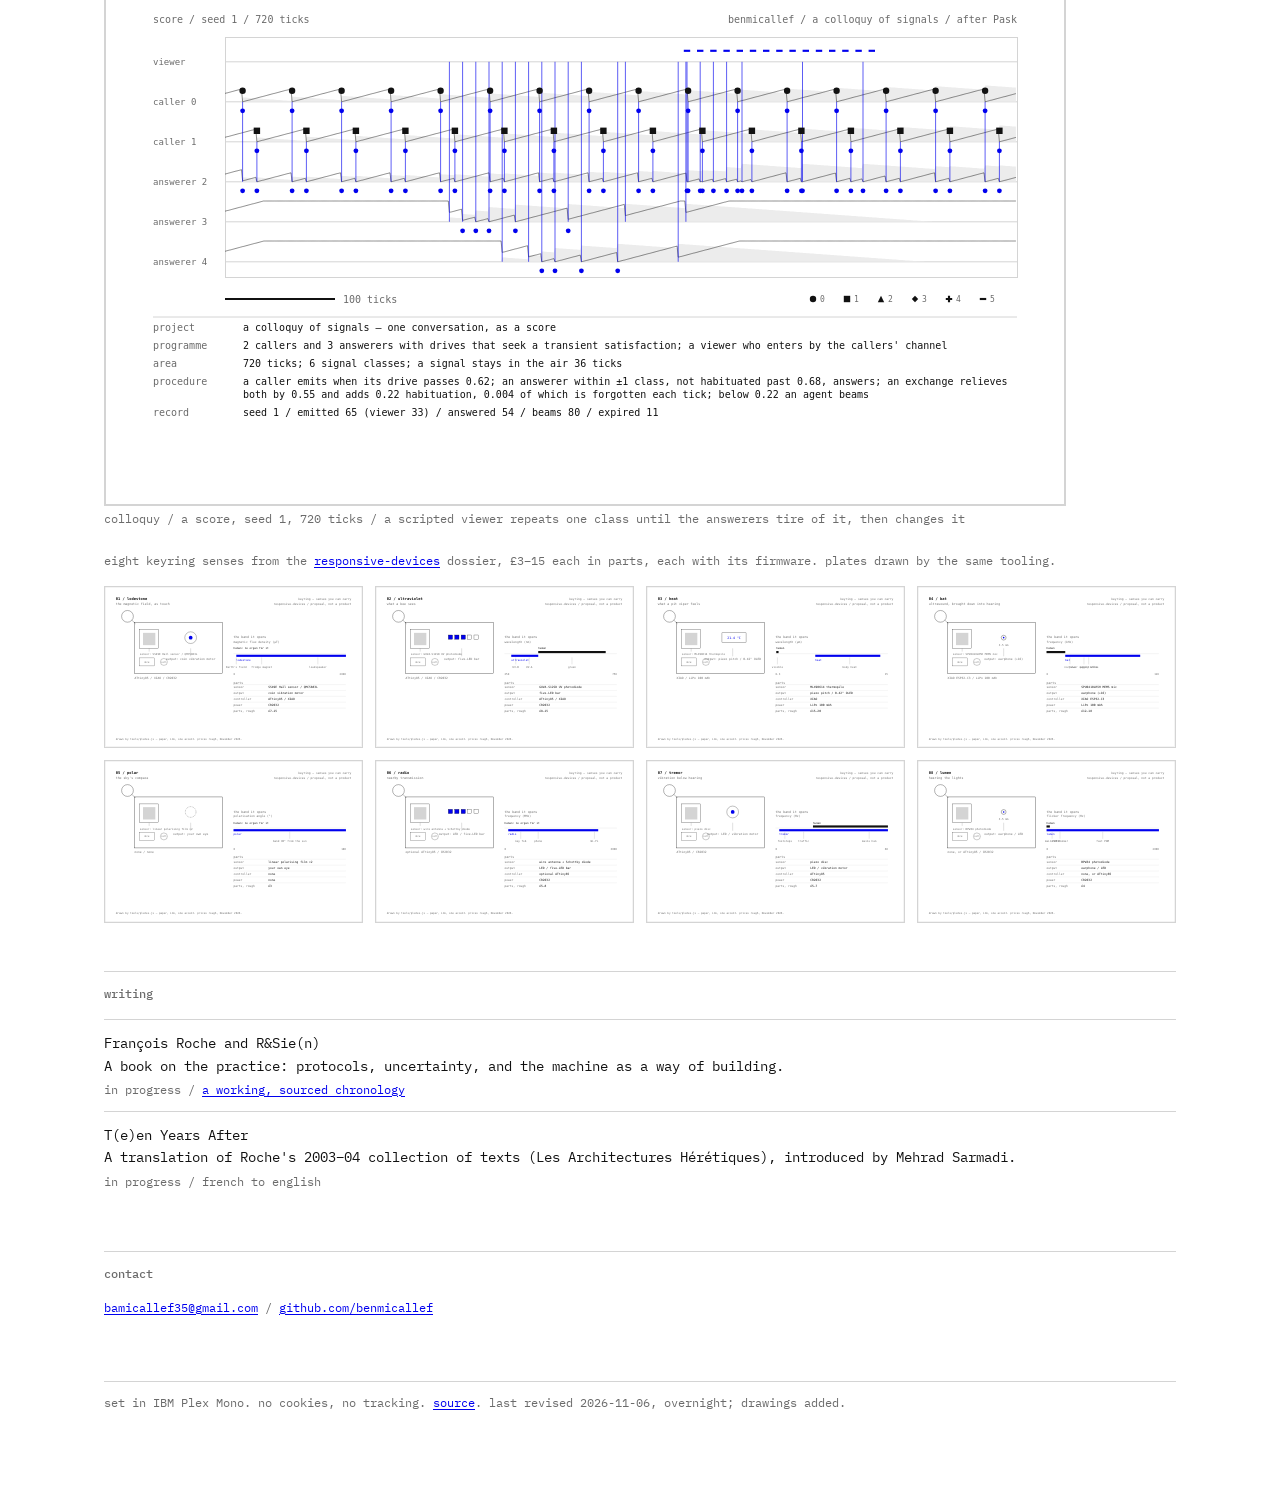
==== commit e69d55b1: "Drawings: the colloquy score Co-Authored-By: Claude Fable 5.1 <noreply@anthropic.com>" ====
--- a/index.html
+++ b/index.html
@@ -69,13 +69,14 @@
 
   <section>
     <h2>drawings</h2>
-    <p class="meta">three sheets drawn by the procedures above, as exported from their live pages. each carries a scale bar and a title block: programme, area, procedure, record.</p>
+    <p class="meta">sheets drawn by the procedures above, as exported from their live pages. each carries a scale bar and a title block: programme, area, procedure, record.</p>
     <figure class="sheet"><img src="./sheets/viab-section.svg" alt="viab: a section through a stigmergic accretion grown around six reserved chambers, seed 7" loading="lazy"><figcaption>viab / section, seed 7 / 1,400 units of material around six chambers</figcaption></figure>
     <figure class="sheet"><img src="./sheets/viab-humours.svg" alt="viab: nine finished sections, three seeds under three humours" loading="lazy"><figcaption>viab / nine sections: three seeds under the seeded stream, stress held, calm held / the same material, the same rules</figcaption></figure>
     <figure class="sheet"><img src="./sheets/random-mode-plan.svg" alt="random mode: plan of a court of glass rods re-stacked by a robot, seed 3" loading="lazy"><figcaption>random mode / plan, seed 3 / the court after twenty thousand steps of the robot, the entrance kept clear</figcaption></figure>
     <figure class="sheet"><img src="./sheets/random-mode-years.svg" alt="random mode: the same court at the dispersal, a week, a month, a year, three years and ten years of moves" loading="lazy"><figcaption>random mode / the court over time, seed 3 / from the dispersal to ten years of moves, one an hour</figcaption></figure>
     <figure class="sheet"><img src="./sheets/humours-plan.svg" alt="humours: plan of six rooms grown from their inhabitants' humours either side of a corridor, seed 1" loading="lazy"><figcaption>humours / plan, seed 1 / six rooms, their doors, and the interview</figcaption></figure>
     <figure class="sheet"><img src="./sheets/humours-multitude.svg" alt="humours: a contact sheet of twelve plans from twelve interviews" loading="lazy"><figcaption>humours / a multitude: twelve plans from twelve interviews, the same rules, different humours</figcaption></figure>
+    <figure class="sheet"><img src="./sheets/colloquy-score.svg" alt="colloquy: one conversation drawn as a score, a lane per agent and one for the viewer" loading="lazy"><figcaption>colloquy / a score, seed 1, 720 ticks / a scripted viewer repeats one class until the answerers tire of it, then changes it</figcaption></figure>
     <p class="meta">eight keyring senses from the <a href="https://benmicallef.github.io/responsive-devices/">responsive-devices</a> dossier, £3–15 each in parts, each with its firmware. plates drawn by the same tooling.</p>
     <div class="plates">
       <img src="./plates/01-lodestone.svg" alt="plate 01, lodestone: a keyring that points north by vibration" loading="lazy">
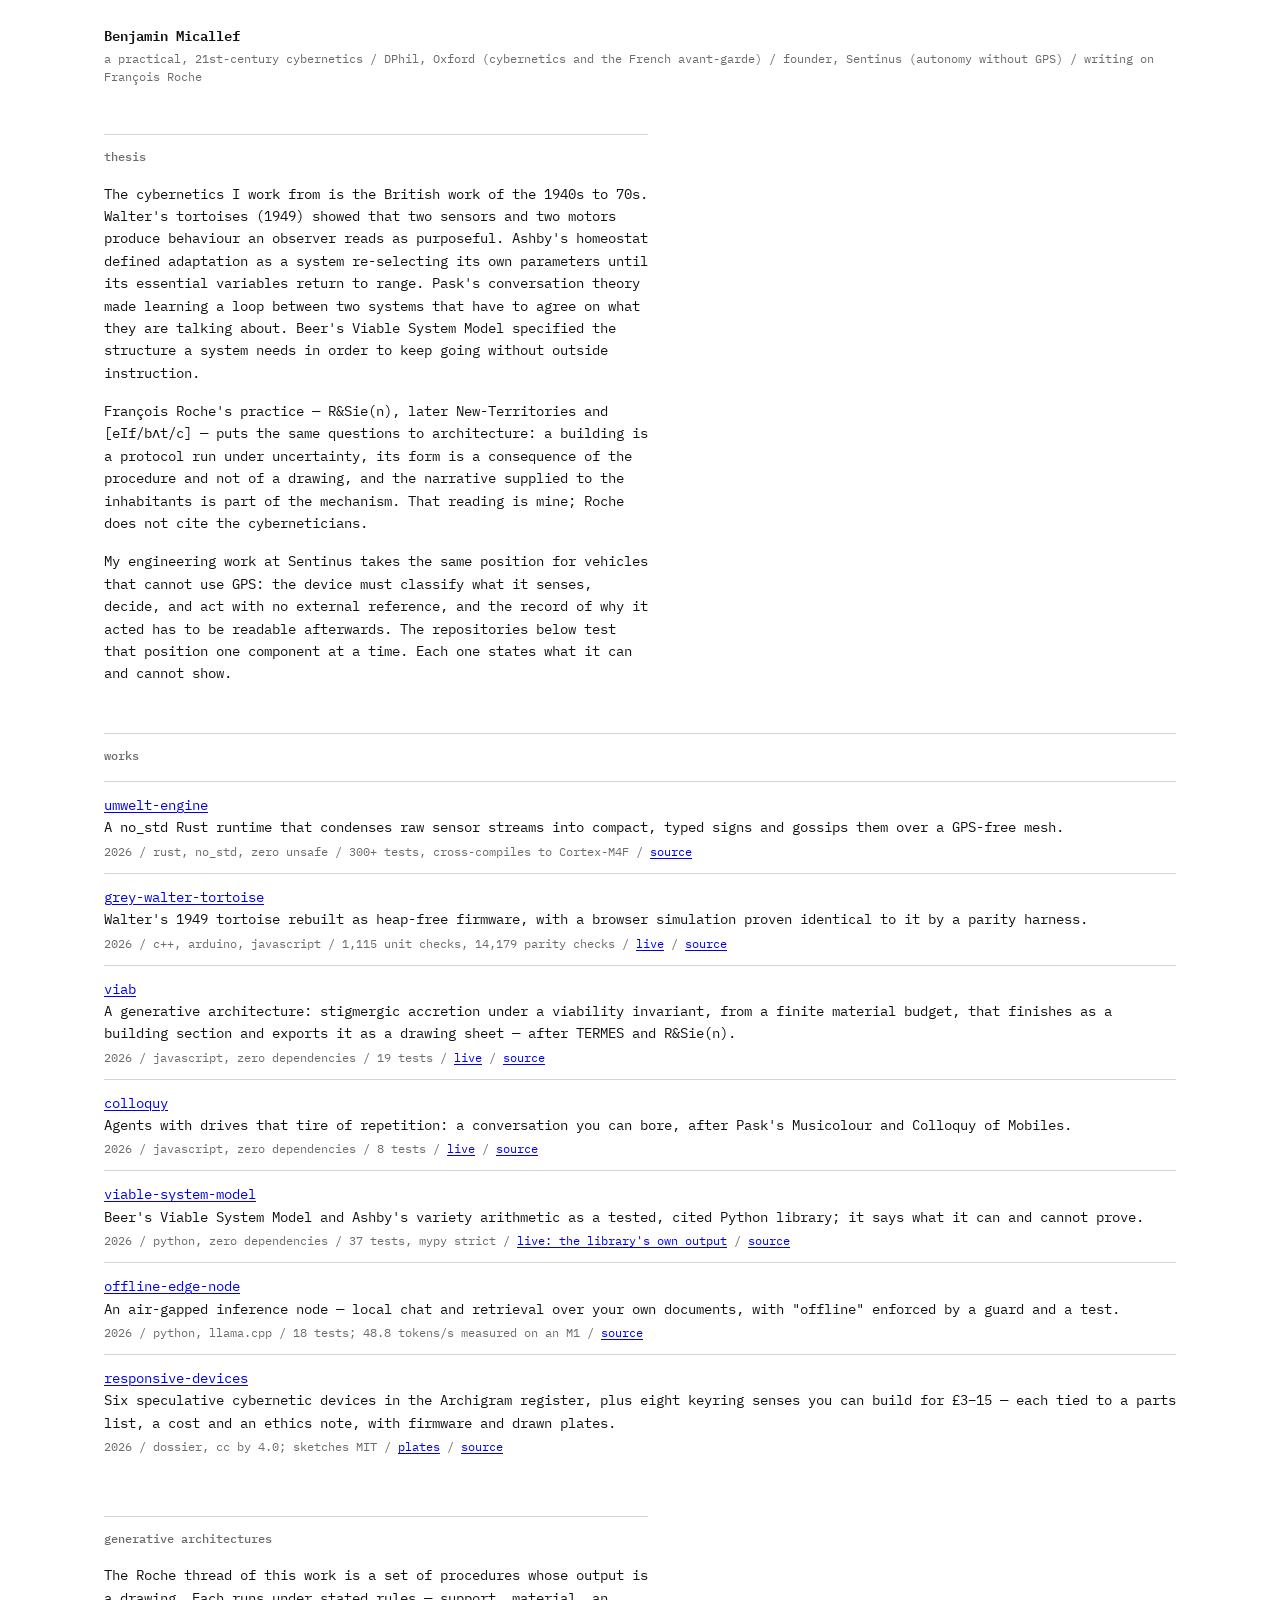
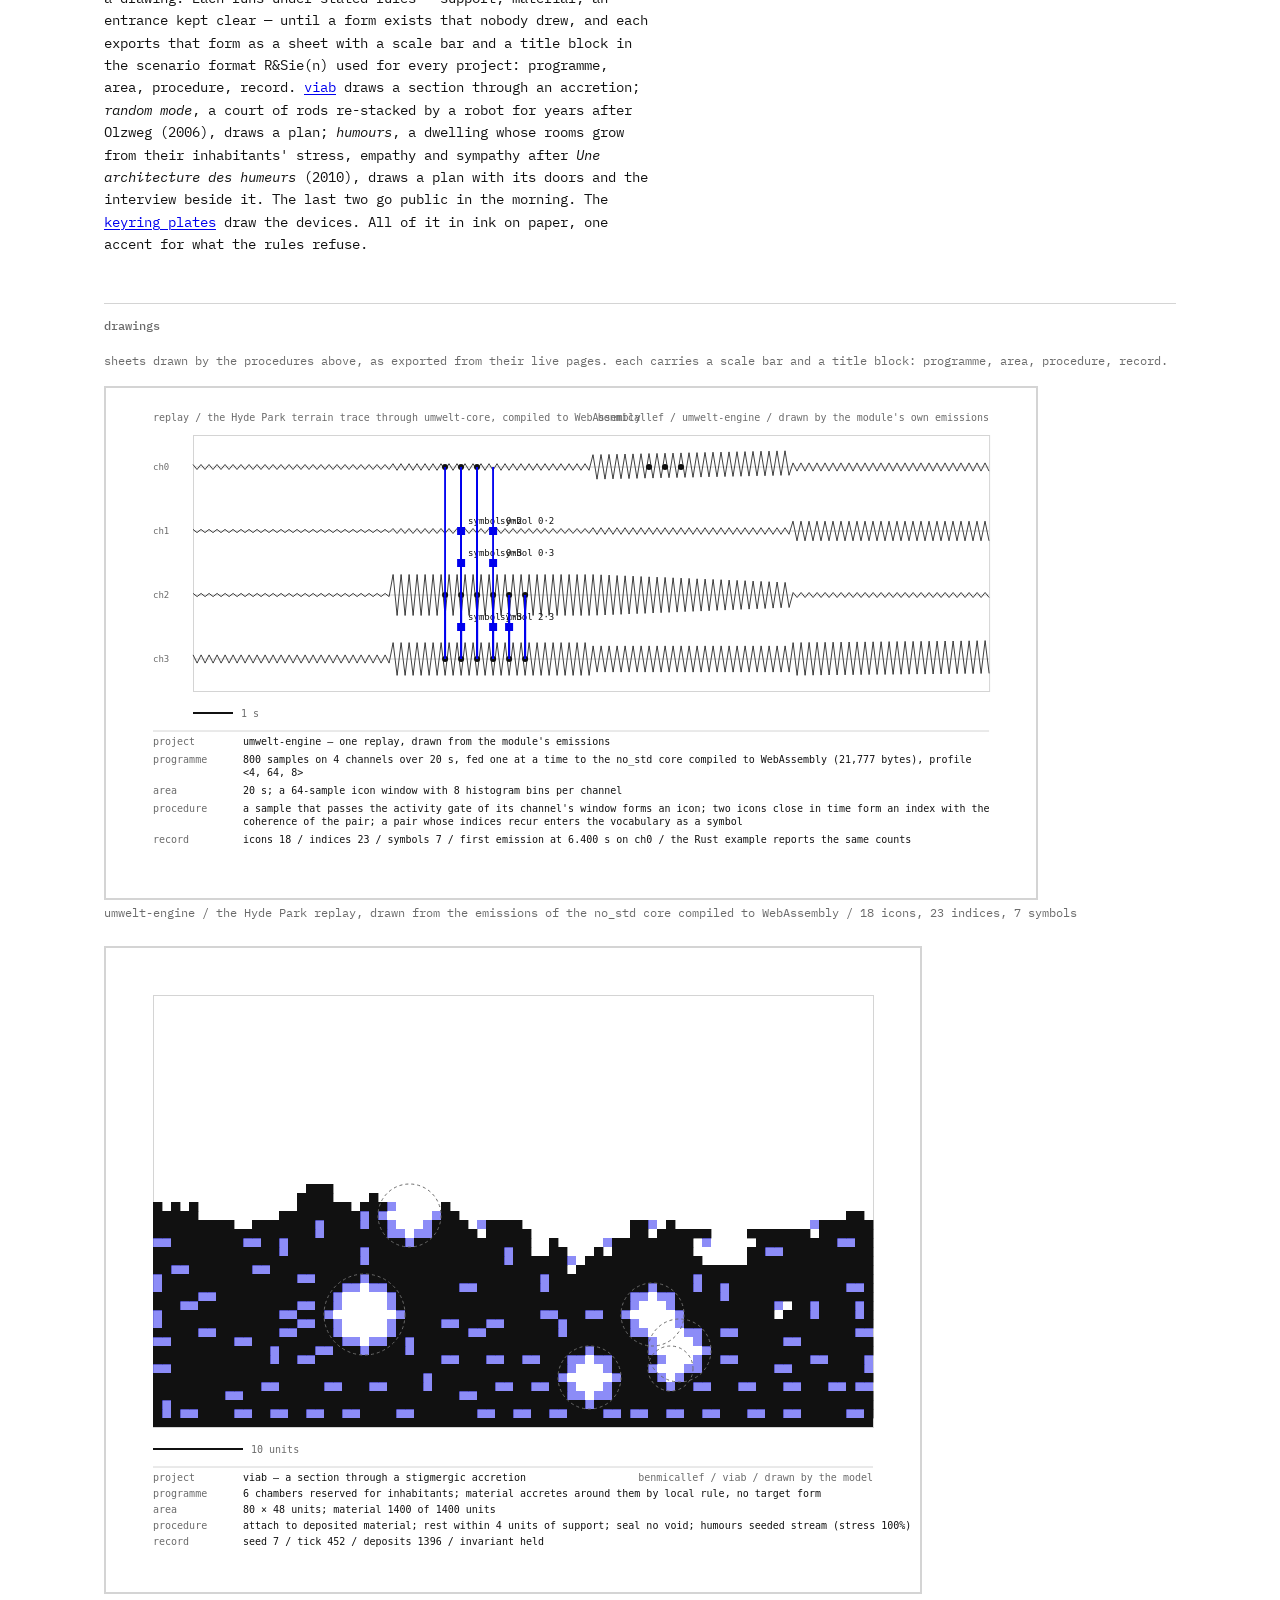
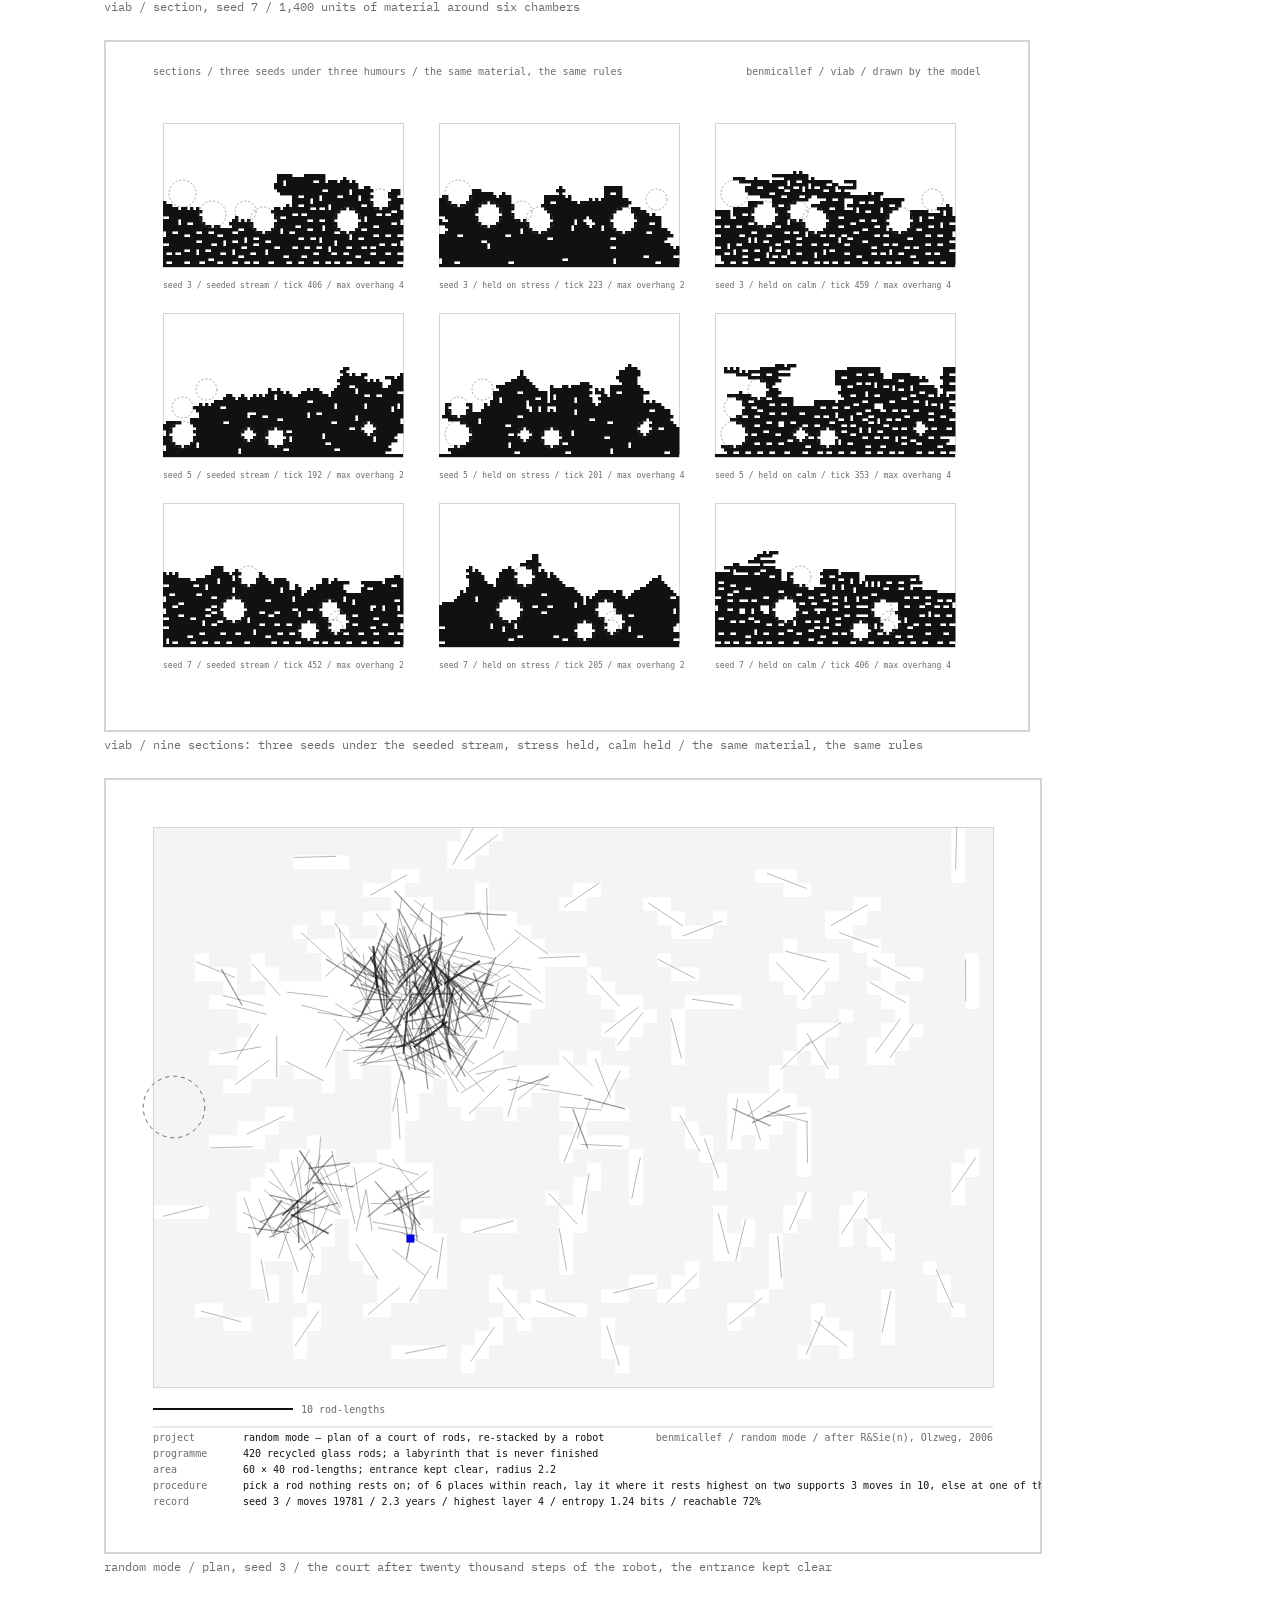
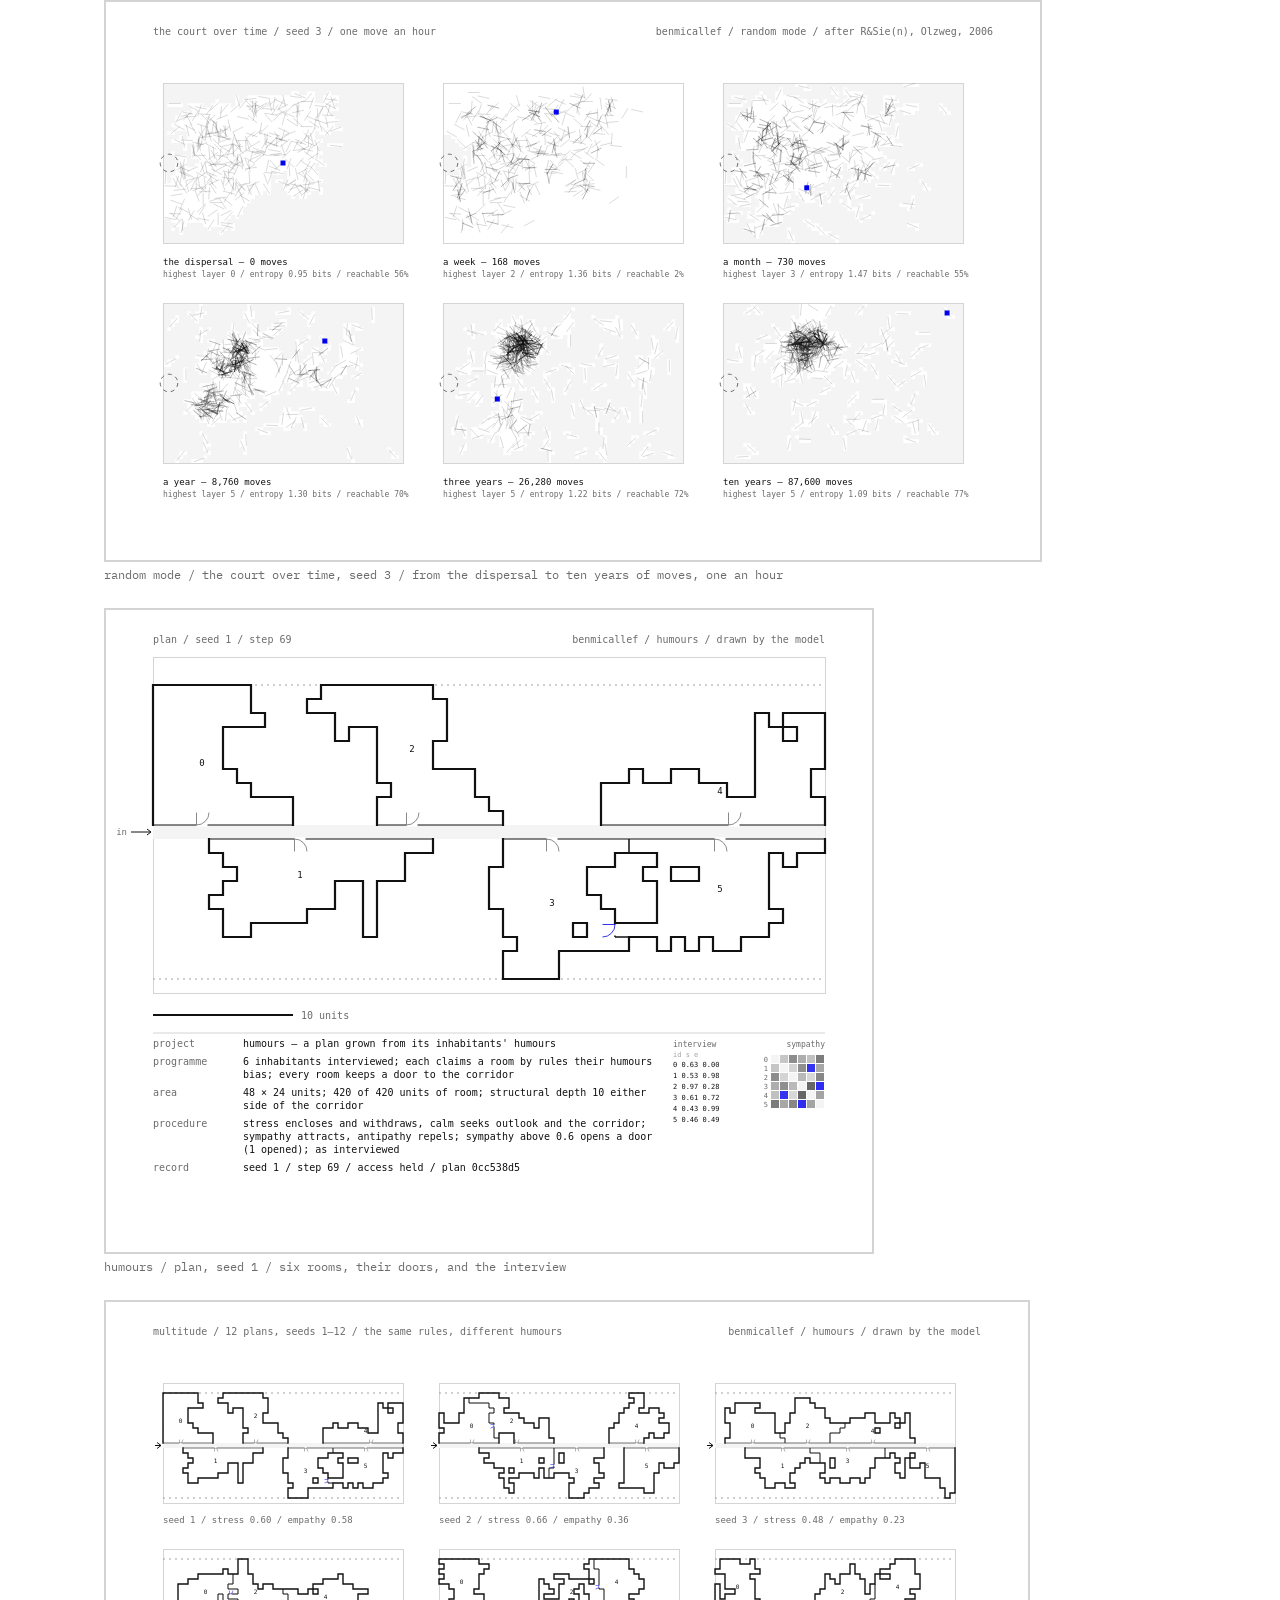
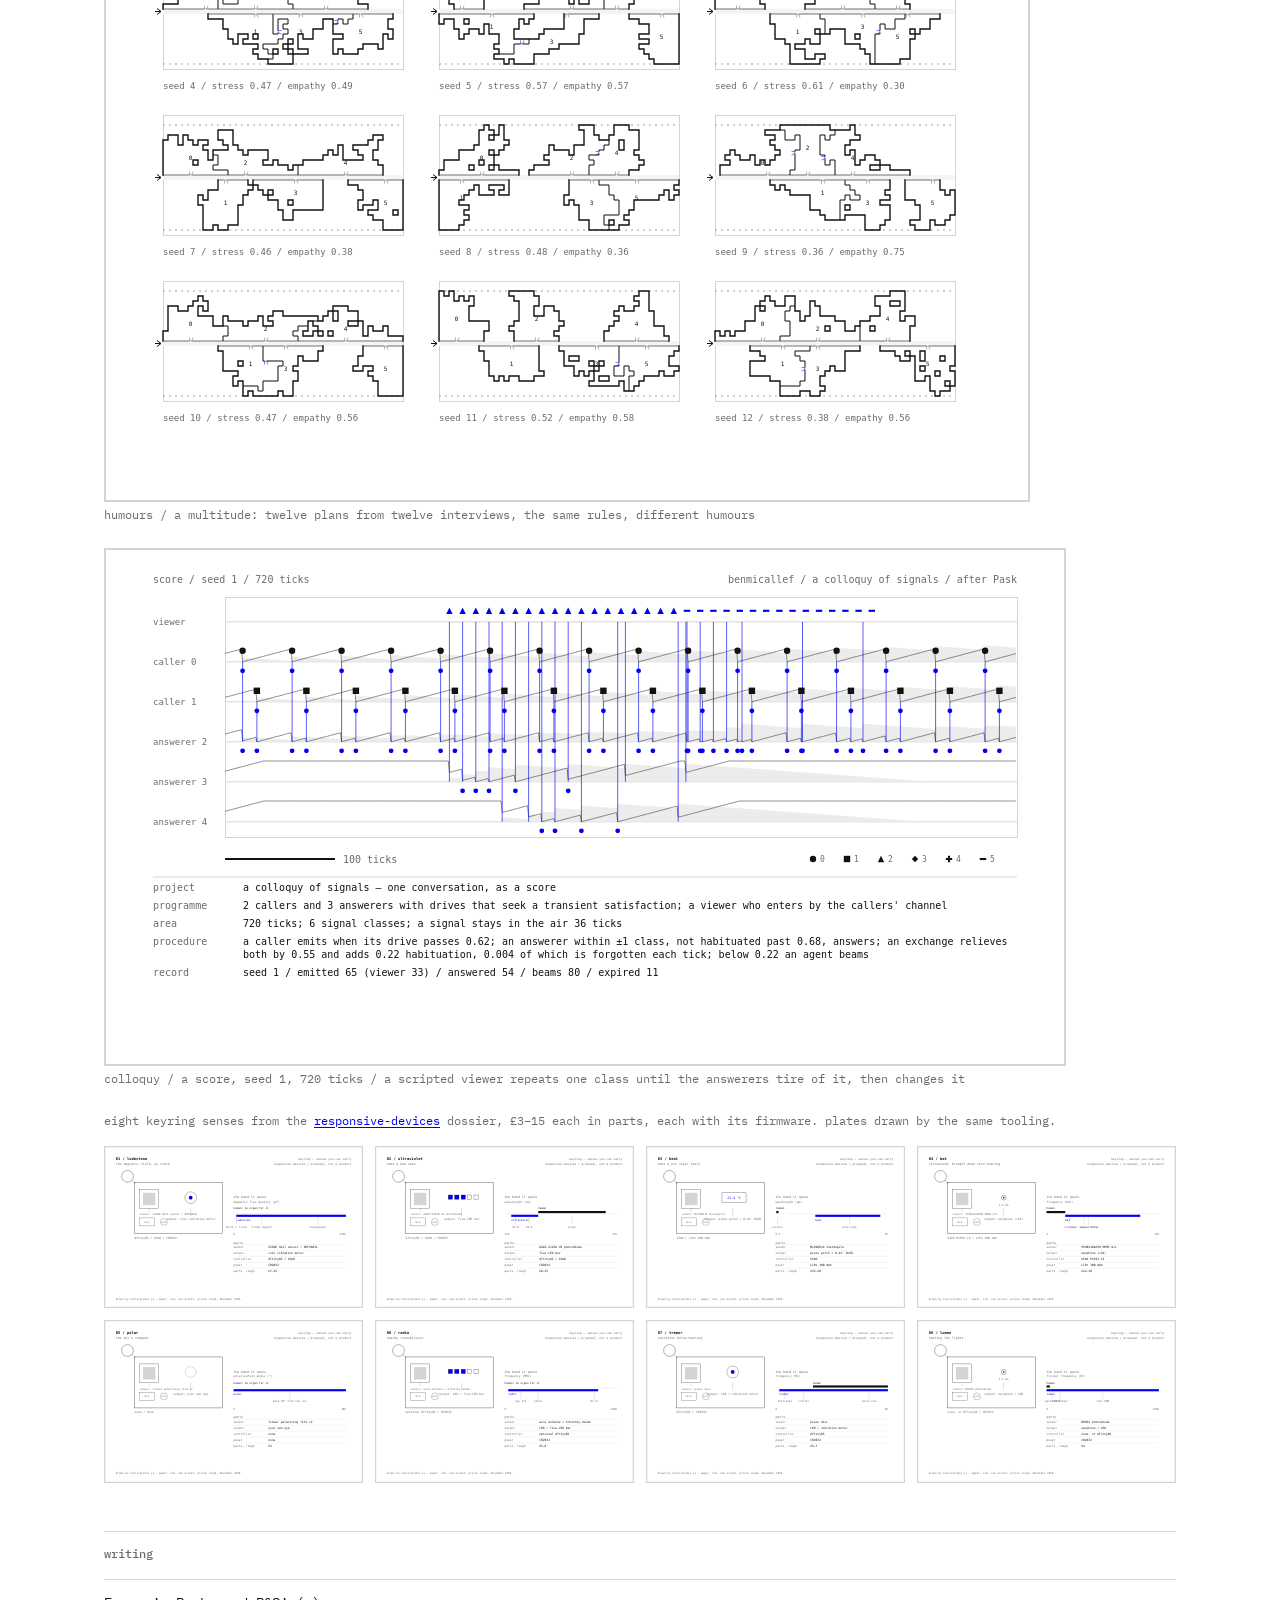
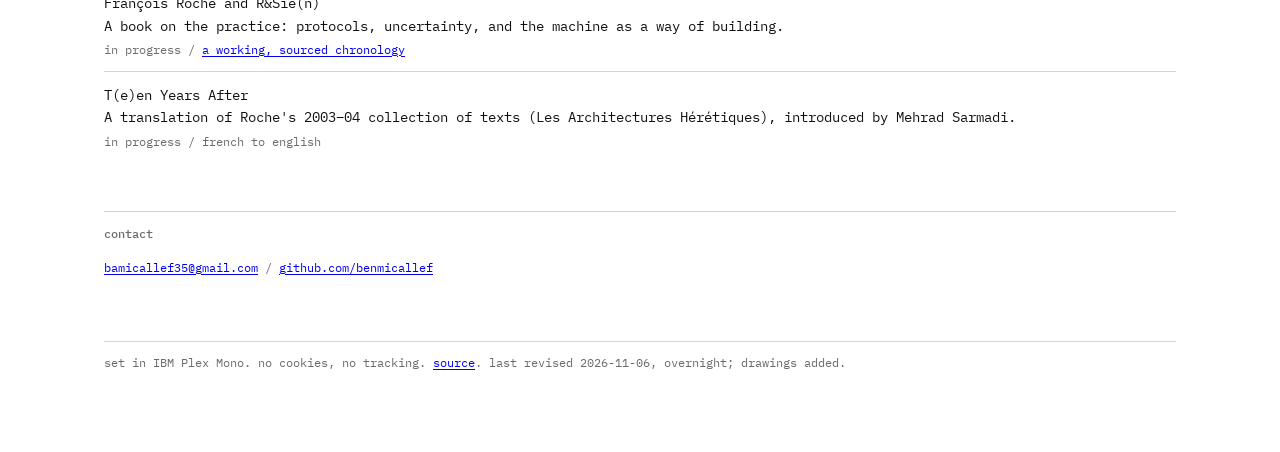
==== commit 0a4a4714: "Drawings: the umwelt-engine replay sheet Co-Authored-By: Claude Fable 5.1 <noreply@anthropic.com>" ====
--- a/index.html
+++ b/index.html
@@ -70,6 +70,7 @@
   <section>
     <h2>drawings</h2>
     <p class="meta">sheets drawn by the procedures above, as exported from their live pages. each carries a scale bar and a title block: programme, area, procedure, record.</p>
+    <figure class="sheet"><img src="./sheets/umwelt-replay.svg" alt="umwelt-engine: the Hyde Park replay drawn from the module's emissions, icons on four channel lanes, indices as ties, symbols as squares" loading="lazy"><figcaption>umwelt-engine / the Hyde Park replay, drawn from the emissions of the no_std core compiled to WebAssembly / 18 icons, 23 indices, 7 symbols</figcaption></figure>
     <figure class="sheet"><img src="./sheets/viab-section.svg" alt="viab: a section through a stigmergic accretion grown around six reserved chambers, seed 7" loading="lazy"><figcaption>viab / section, seed 7 / 1,400 units of material around six chambers</figcaption></figure>
     <figure class="sheet"><img src="./sheets/viab-humours.svg" alt="viab: nine finished sections, three seeds under three humours" loading="lazy"><figcaption>viab / nine sections: three seeds under the seeded stream, stress held, calm held / the same material, the same rules</figcaption></figure>
     <figure class="sheet"><img src="./sheets/random-mode-plan.svg" alt="random mode: plan of a court of glass rods re-stacked by a robot, seed 3" loading="lazy"><figcaption>random mode / plan, seed 3 / the court after twenty thousand steps of the robot, the entrance kept clear</figcaption></figure>
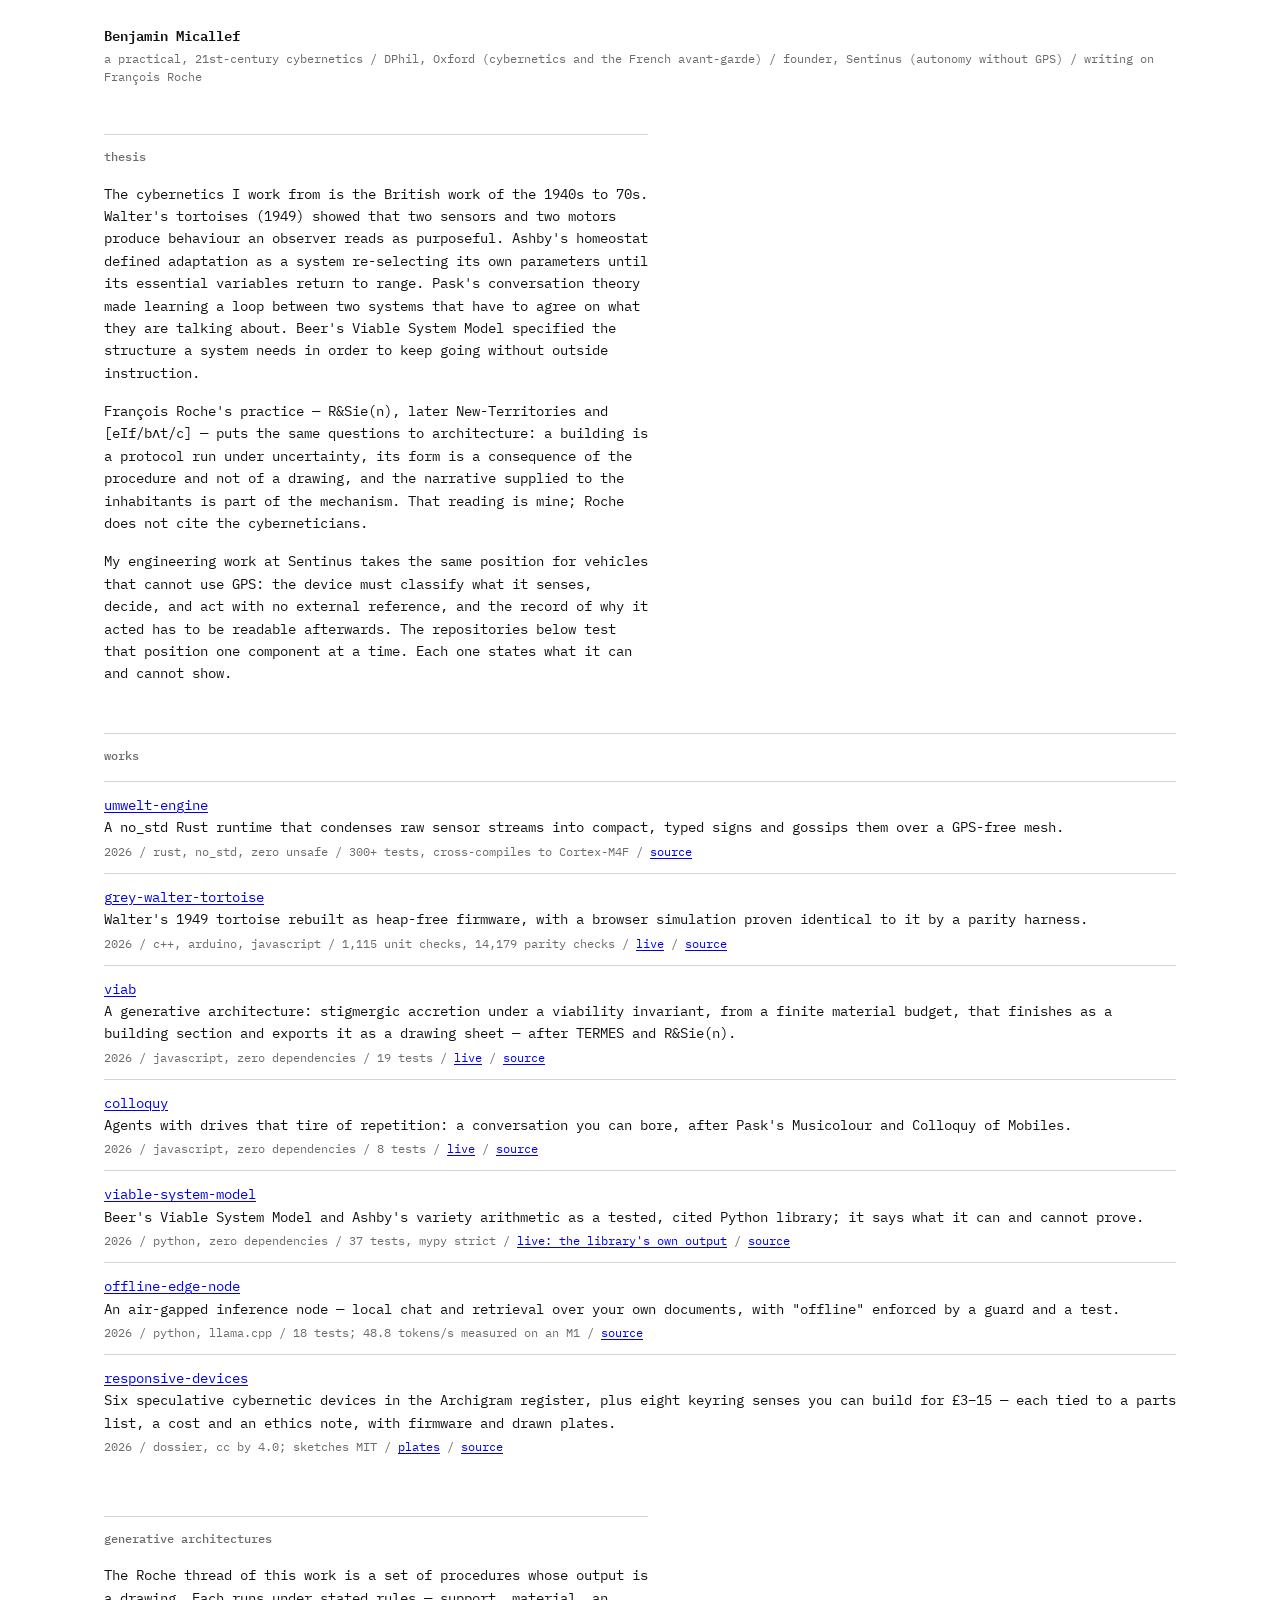
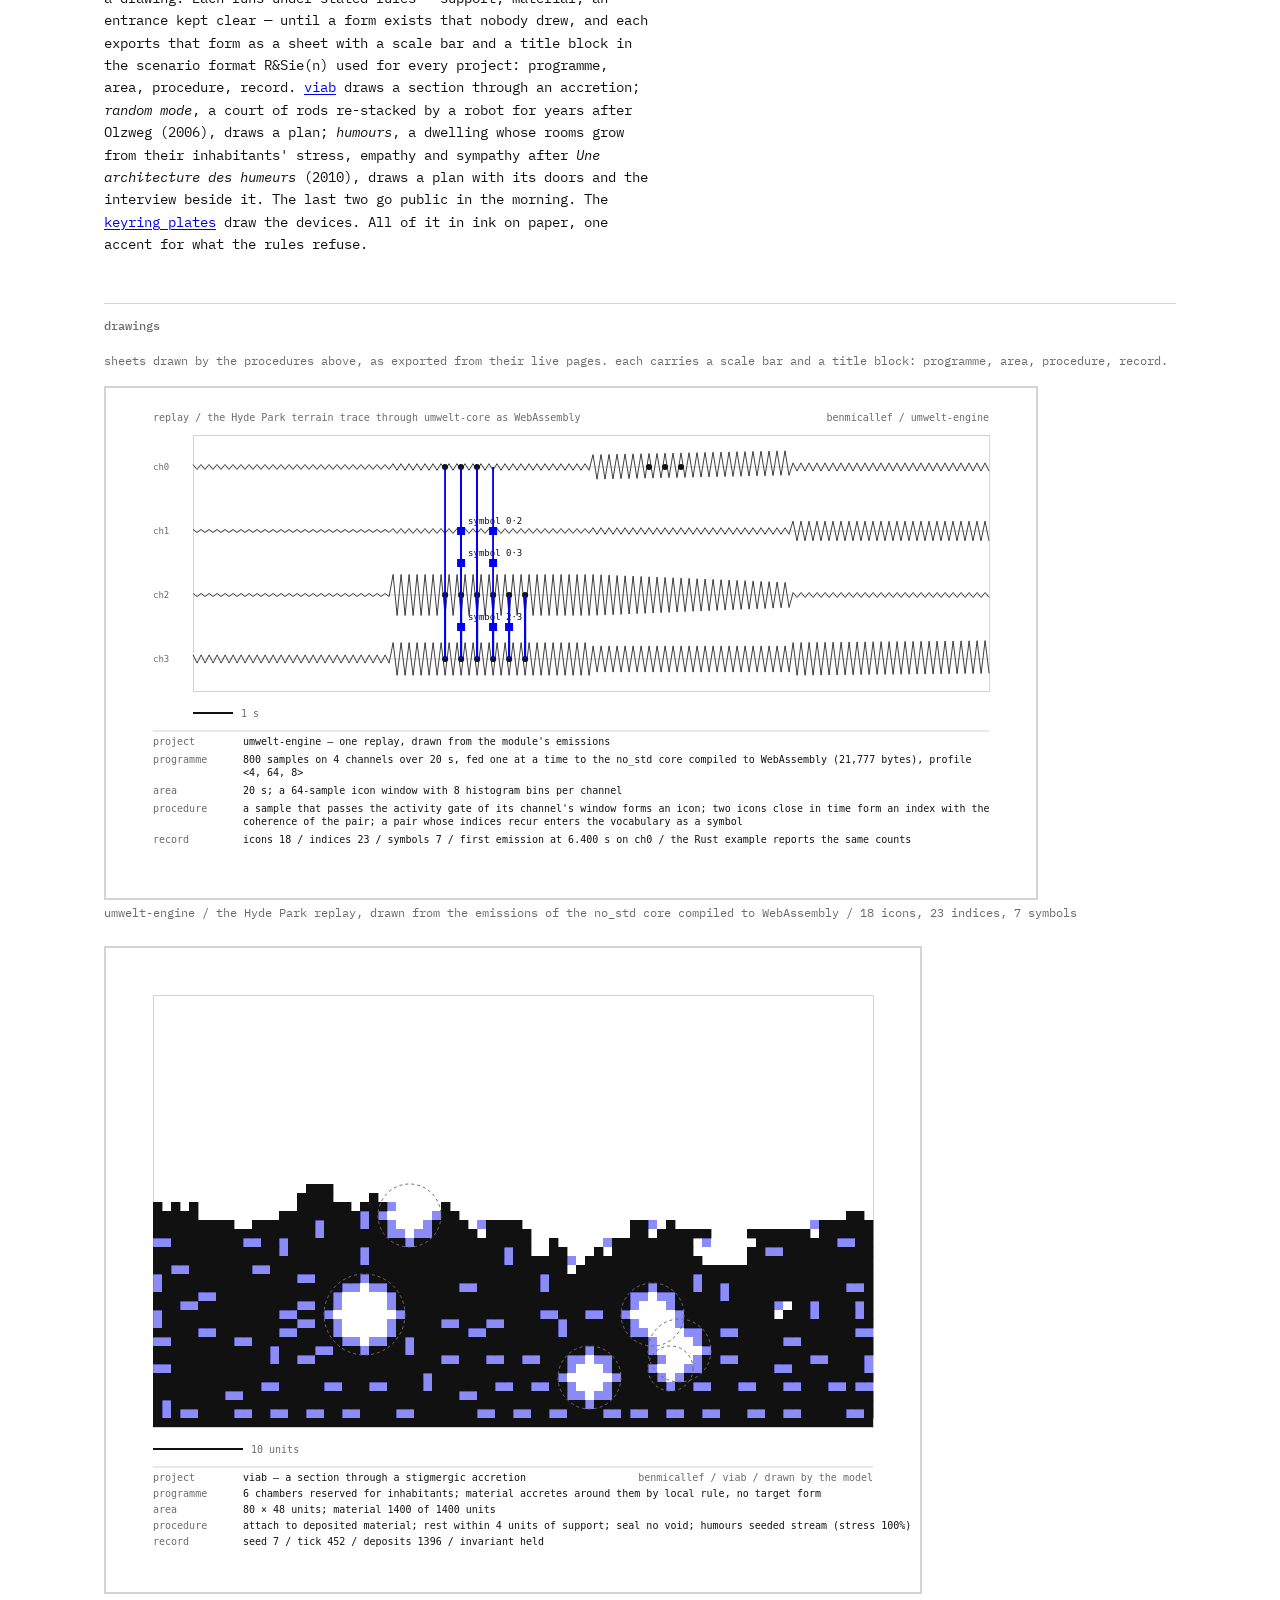
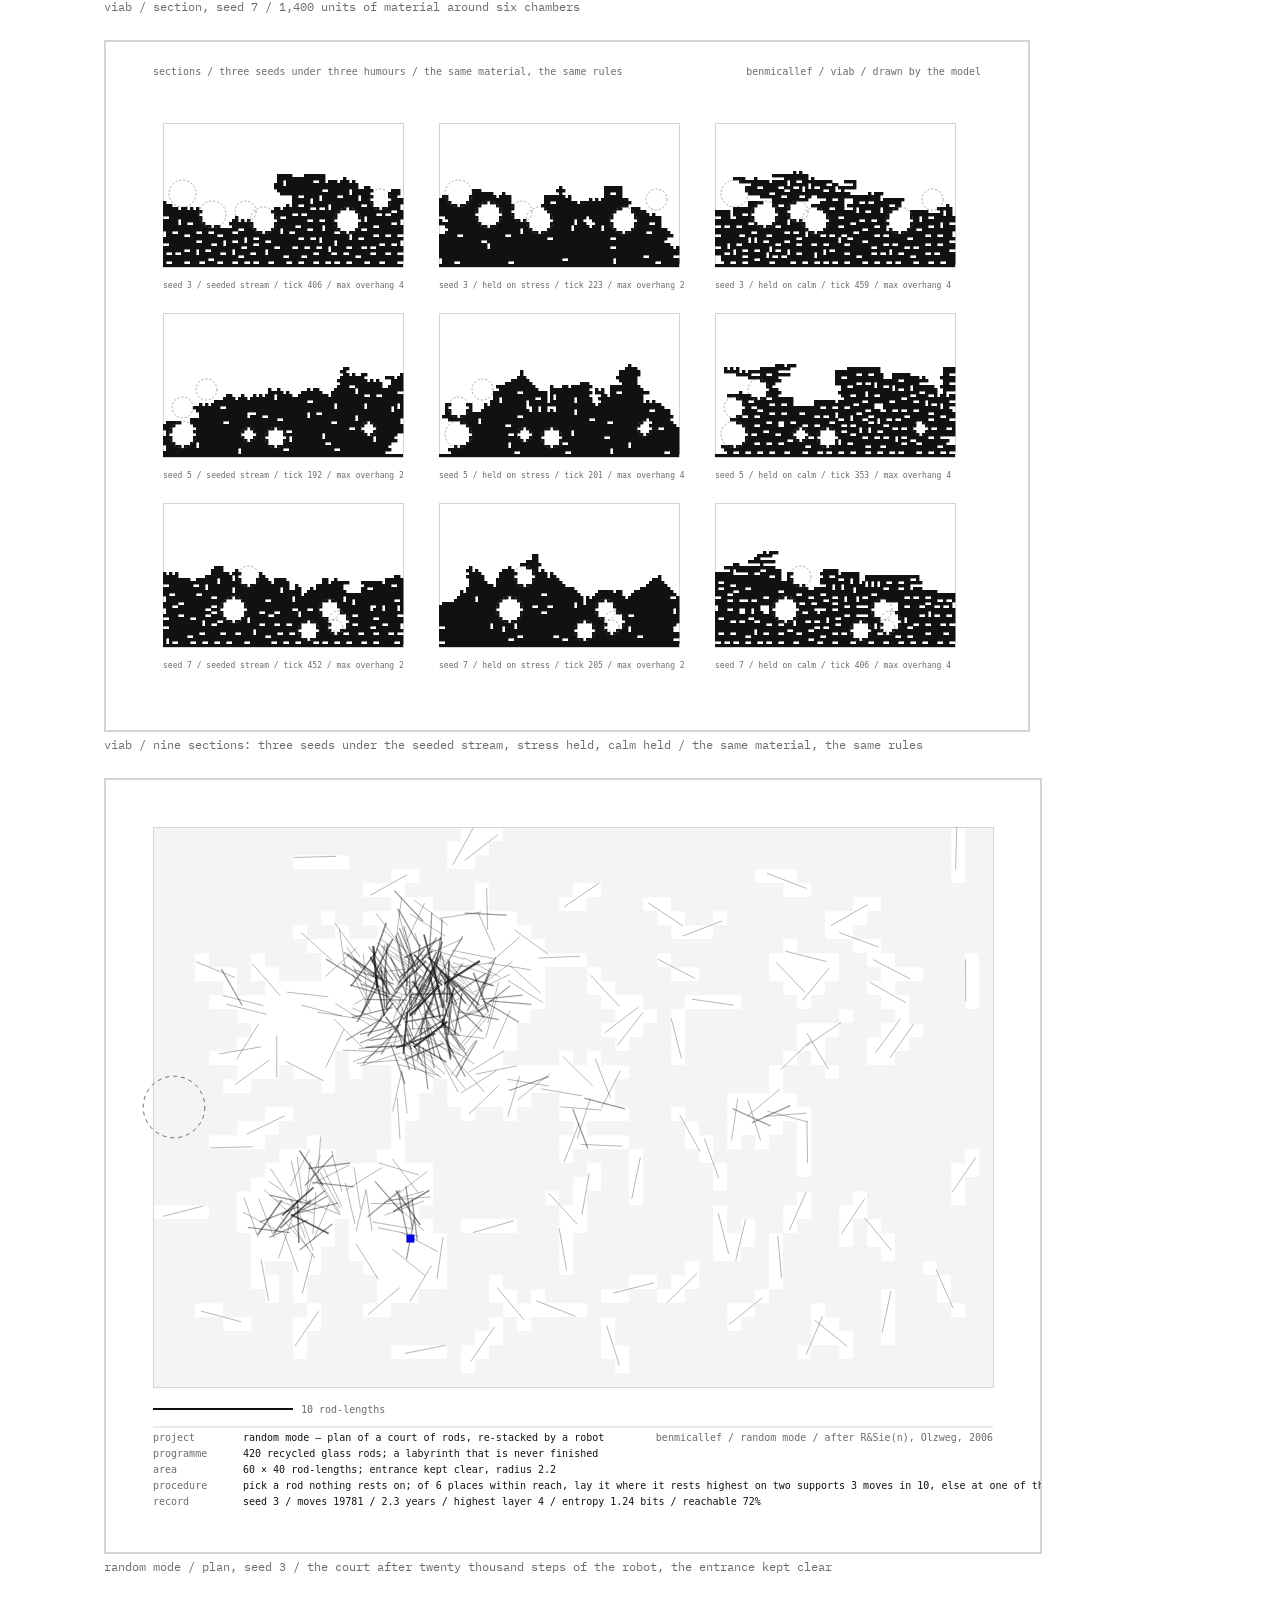
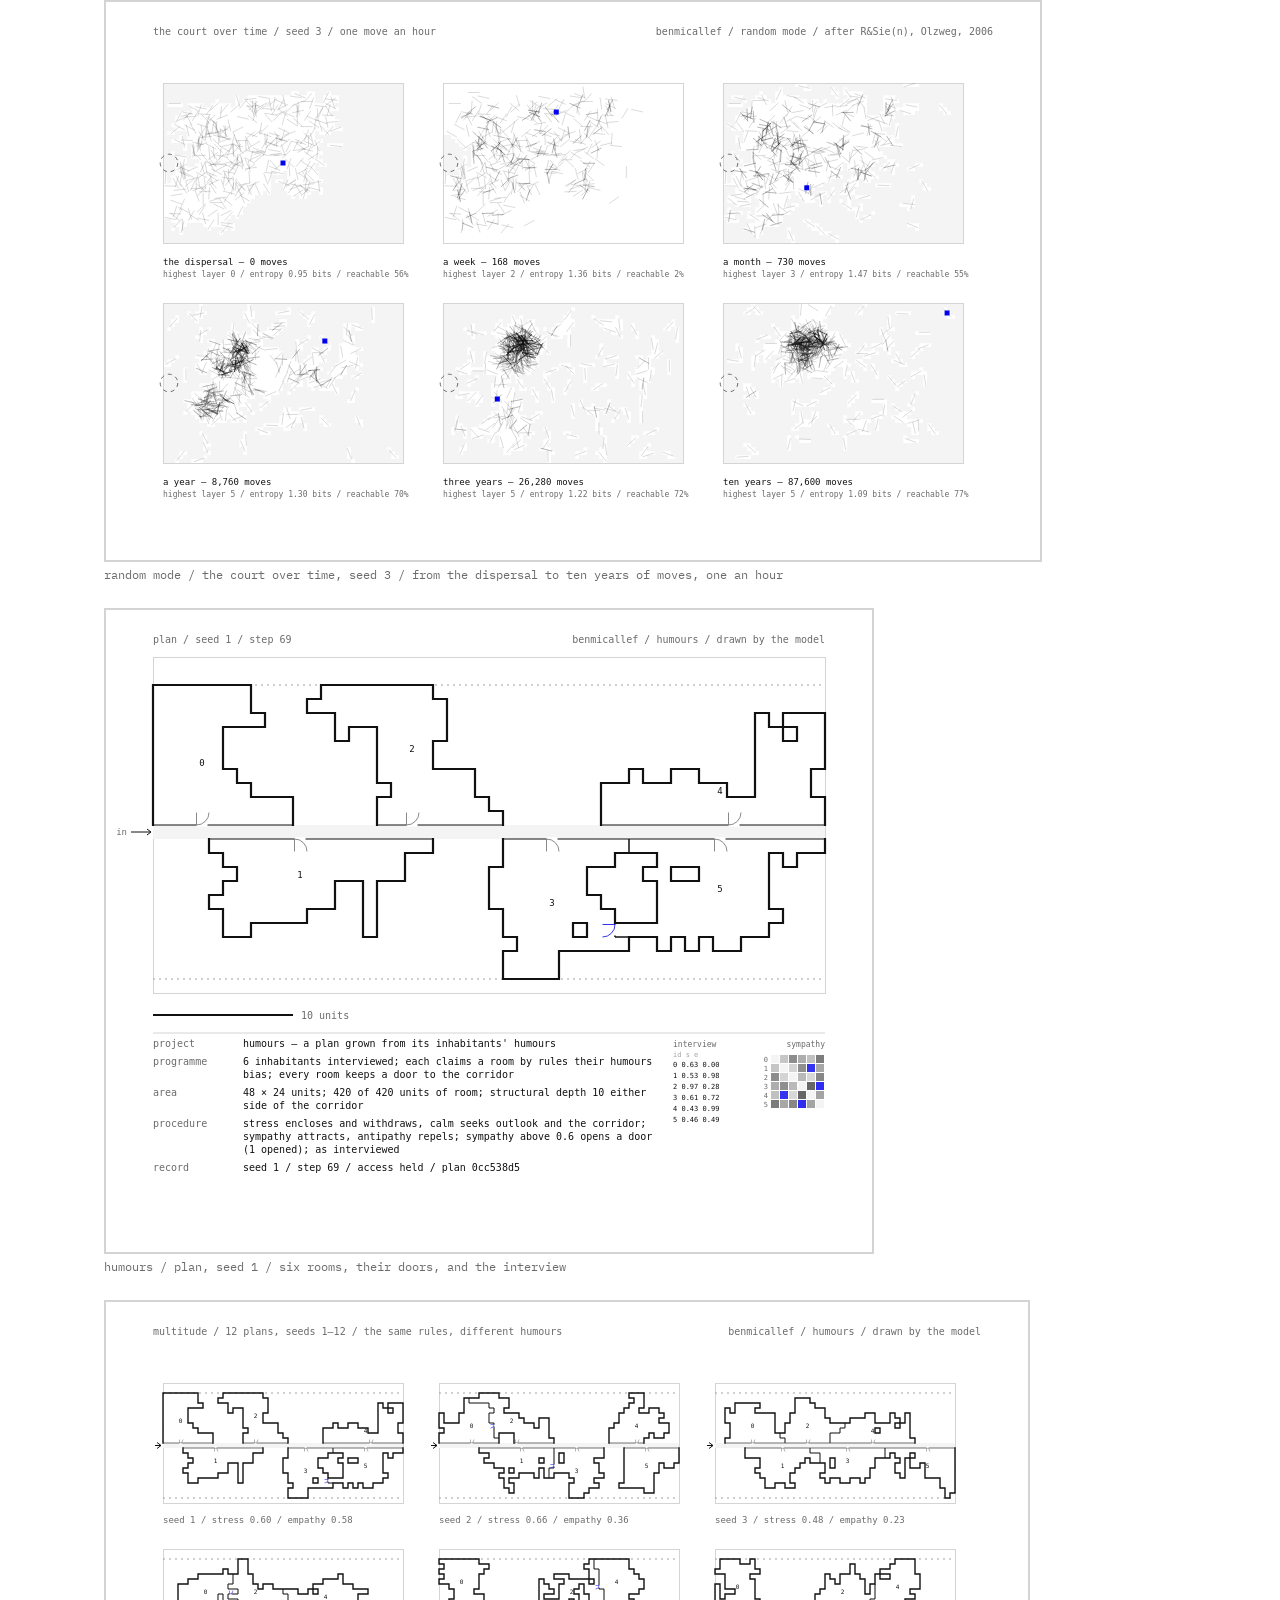
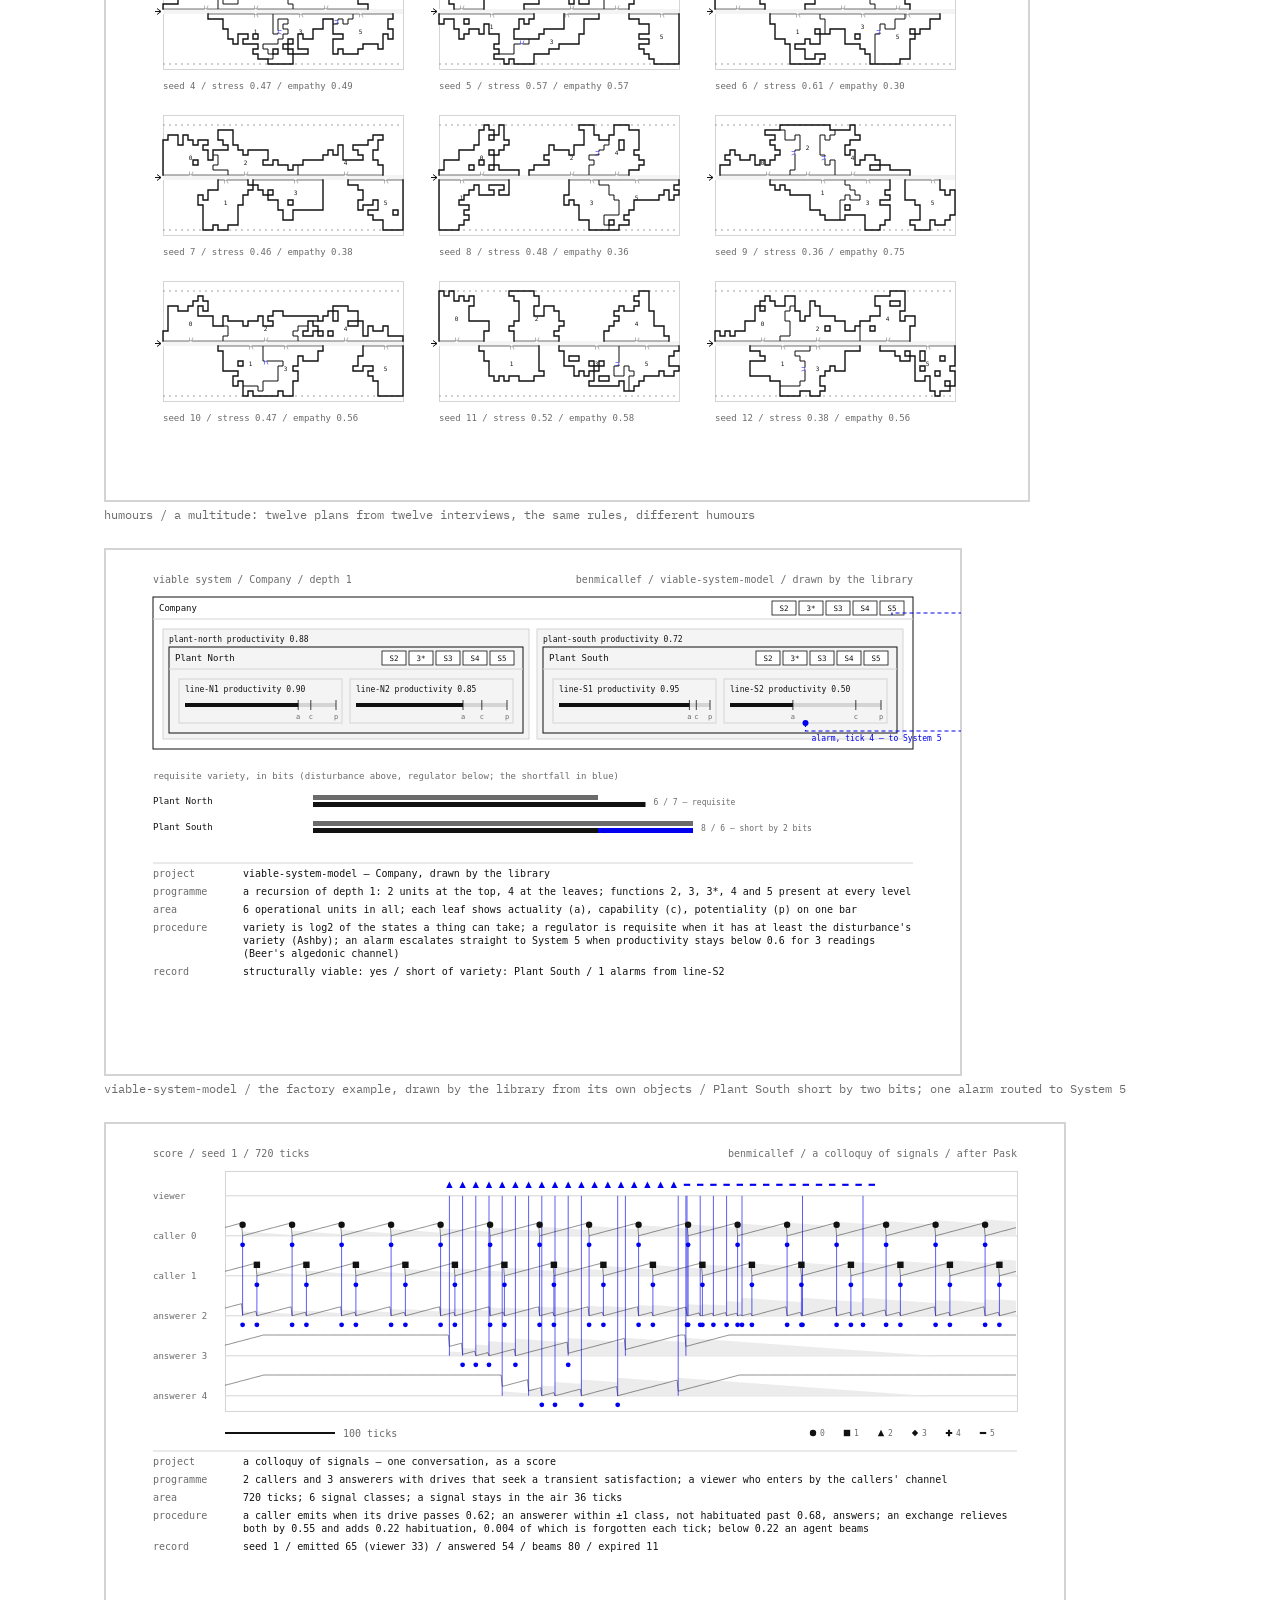
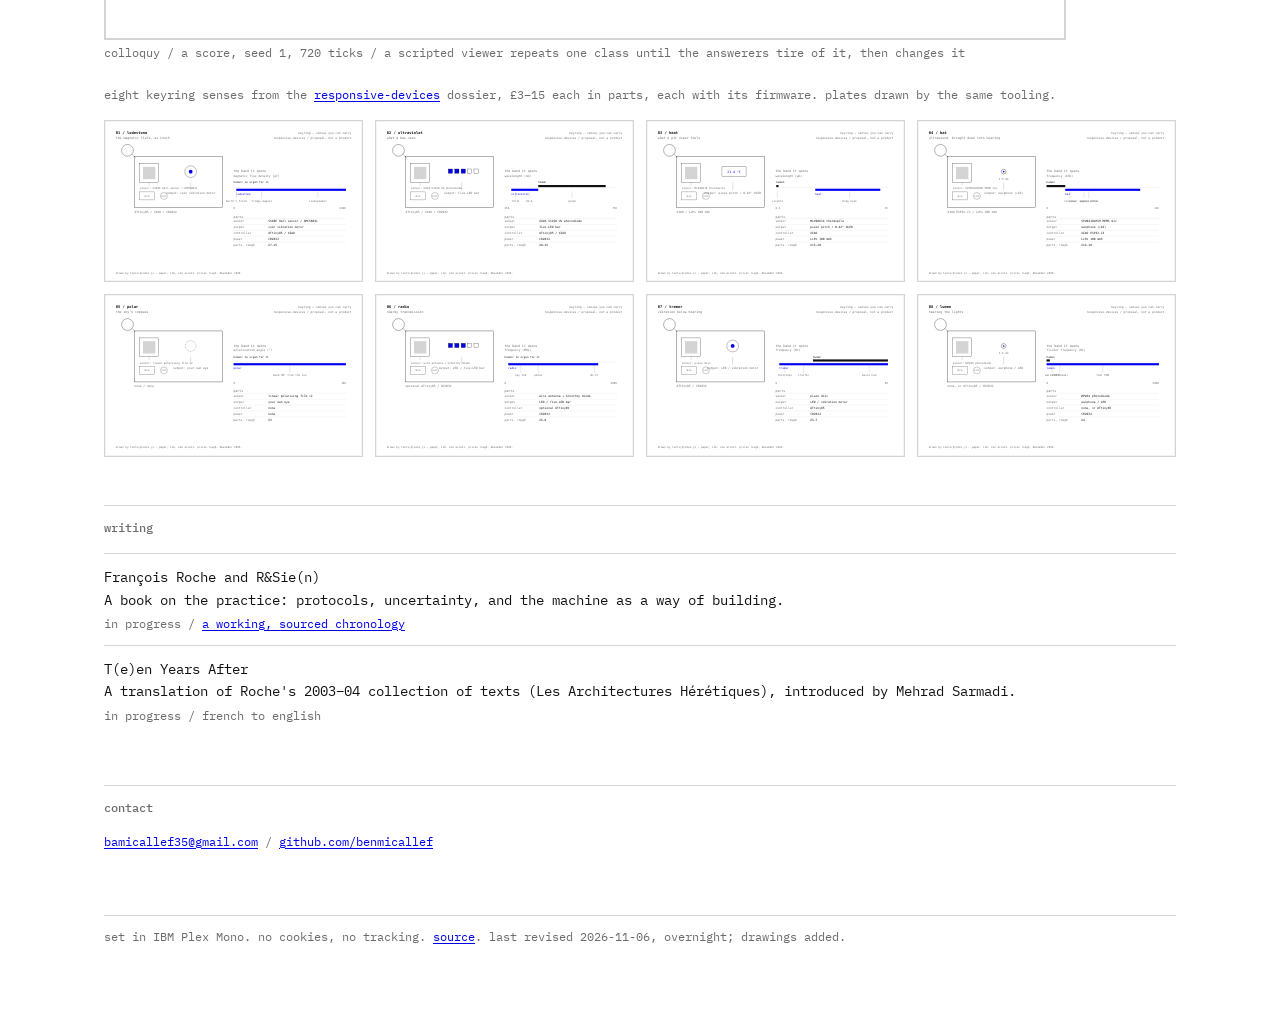
==== commit c004b214: "Drawings: the Viable System Model sheet Co-Authored-By: Claude Fable 5.1 <noreply@anthropic.com>" ====
--- a/index.html
+++ b/index.html
@@ -77,6 +77,7 @@
     <figure class="sheet"><img src="./sheets/random-mode-years.svg" alt="random mode: the same court at the dispersal, a week, a month, a year, three years and ten years of moves" loading="lazy"><figcaption>random mode / the court over time, seed 3 / from the dispersal to ten years of moves, one an hour</figcaption></figure>
     <figure class="sheet"><img src="./sheets/humours-plan.svg" alt="humours: plan of six rooms grown from their inhabitants' humours either side of a corridor, seed 1" loading="lazy"><figcaption>humours / plan, seed 1 / six rooms, their doors, and the interview</figcaption></figure>
     <figure class="sheet"><img src="./sheets/humours-multitude.svg" alt="humours: a contact sheet of twelve plans from twelve interviews" loading="lazy"><figcaption>humours / a multitude: twelve plans from twelve interviews, the same rules, different humours</figcaption></figure>
+    <figure class="sheet"><img src="./sheets/vsm.svg" alt="viable-system-model: the factory example drawn by the library, the recursion as nested frames with each level's five functions, requisite variety per plant, and the alarm's route to System 5" loading="lazy"><figcaption>viable-system-model / the factory example, drawn by the library from its own objects / Plant South short by two bits; one alarm routed to System 5</figcaption></figure>
     <figure class="sheet"><img src="./sheets/colloquy-score.svg" alt="colloquy: one conversation drawn as a score, a lane per agent and one for the viewer" loading="lazy"><figcaption>colloquy / a score, seed 1, 720 ticks / a scripted viewer repeats one class until the answerers tire of it, then changes it</figcaption></figure>
     <p class="meta">eight keyring senses from the <a href="https://benmicallef.github.io/responsive-devices/">responsive-devices</a> dossier, £3–15 each in parts, each with its firmware. plates drawn by the same tooling.</p>
     <div class="plates">
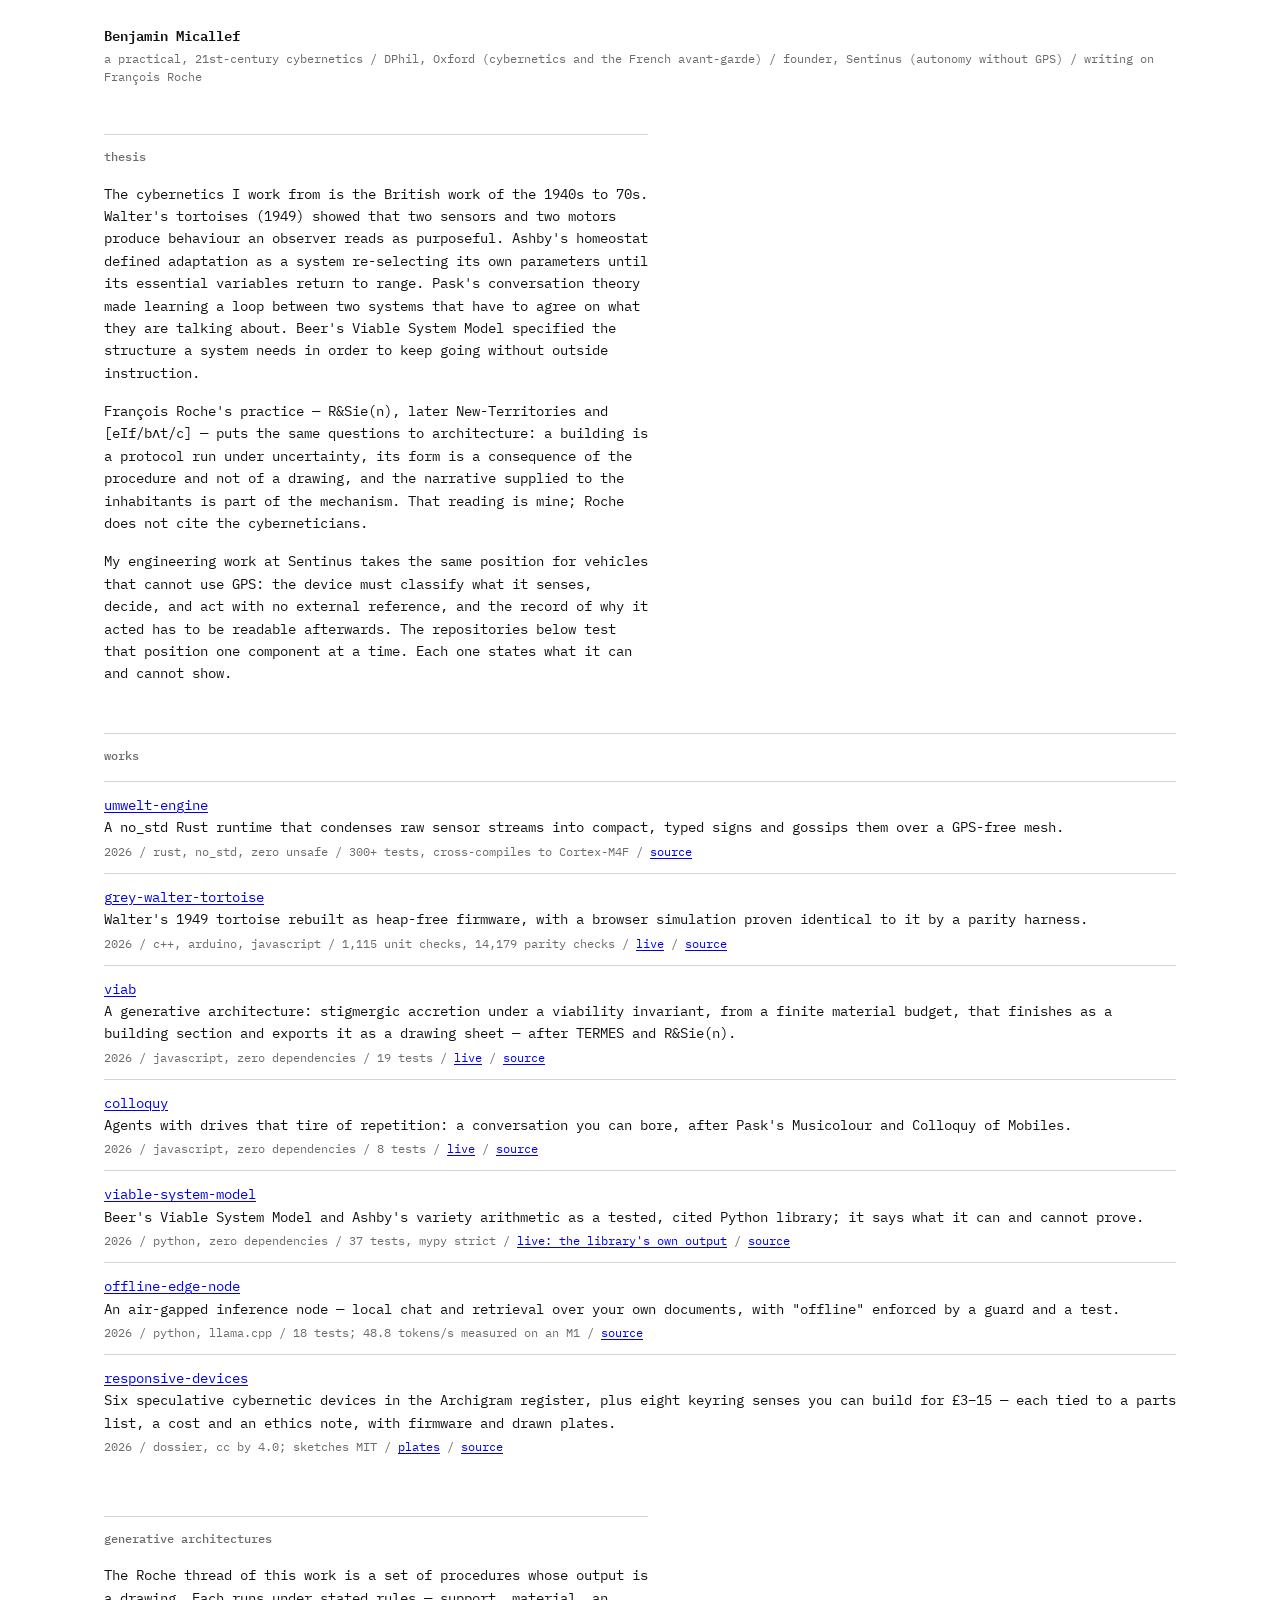
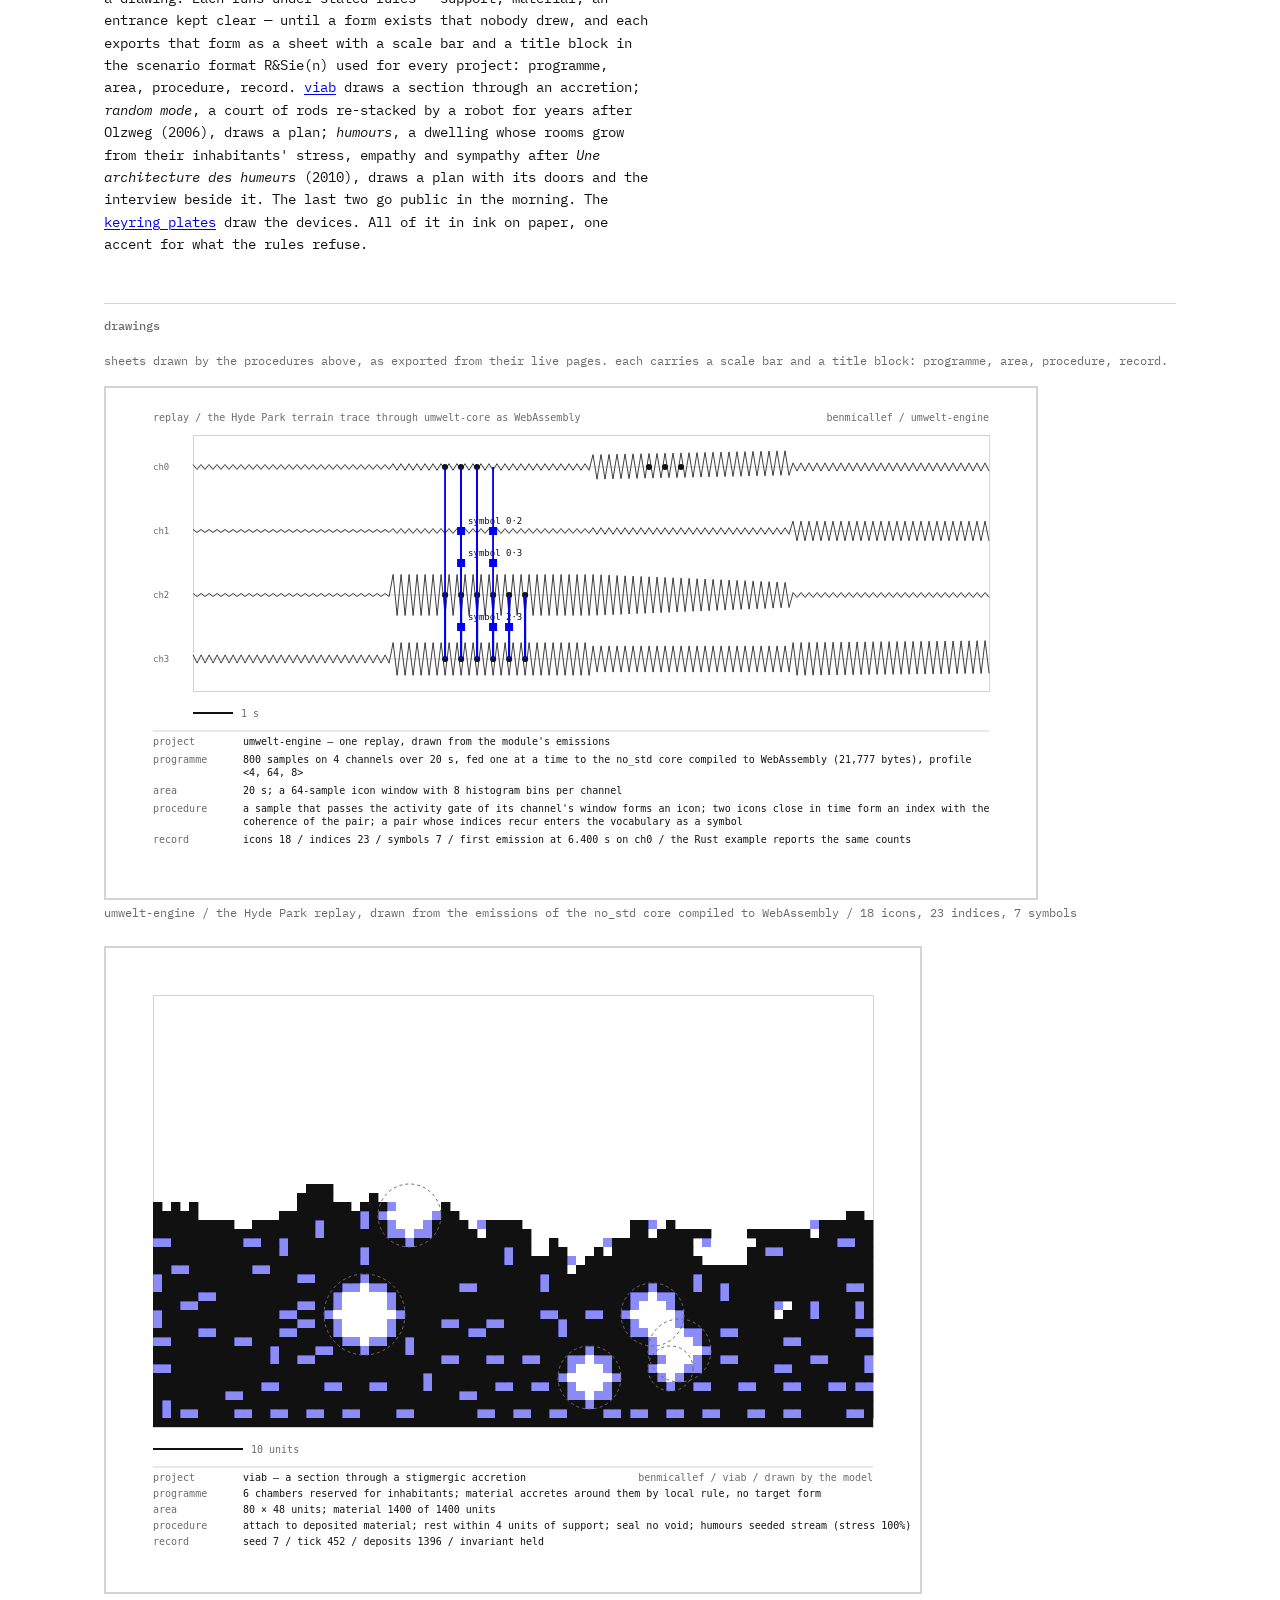
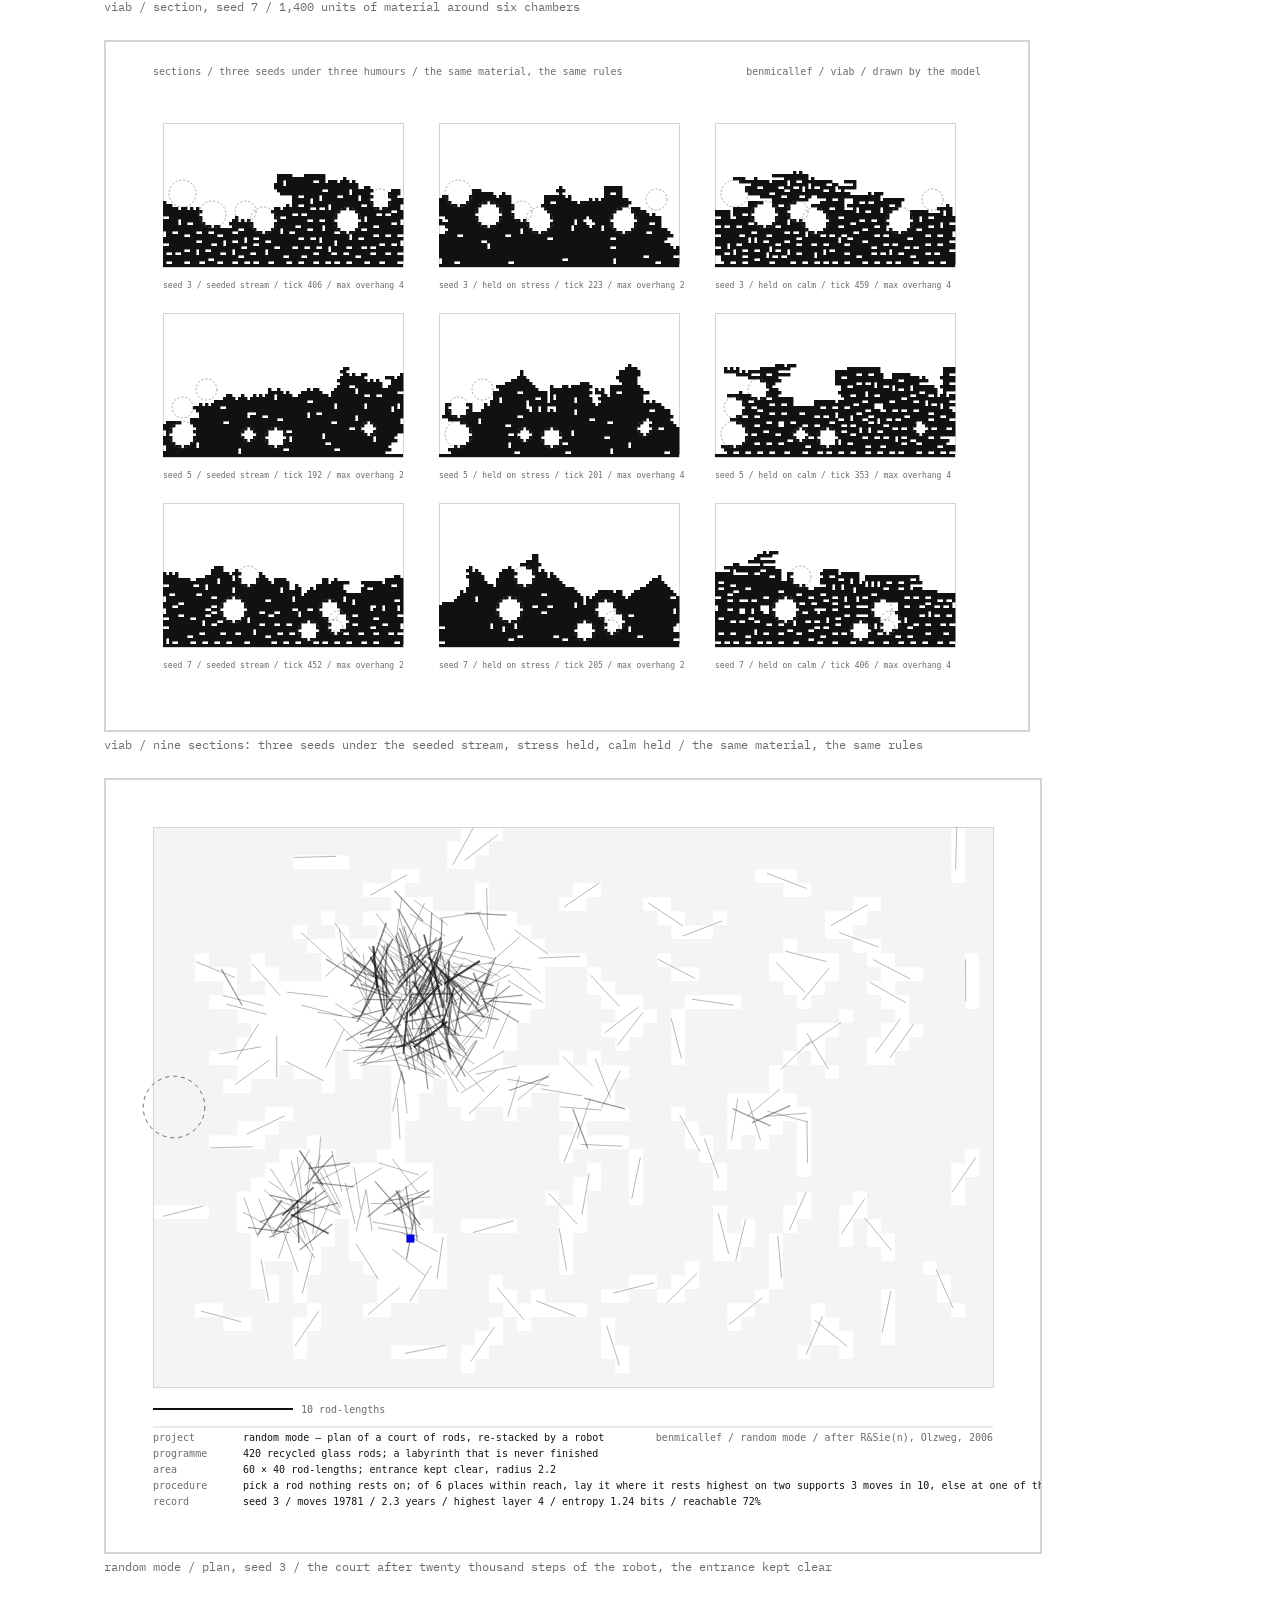
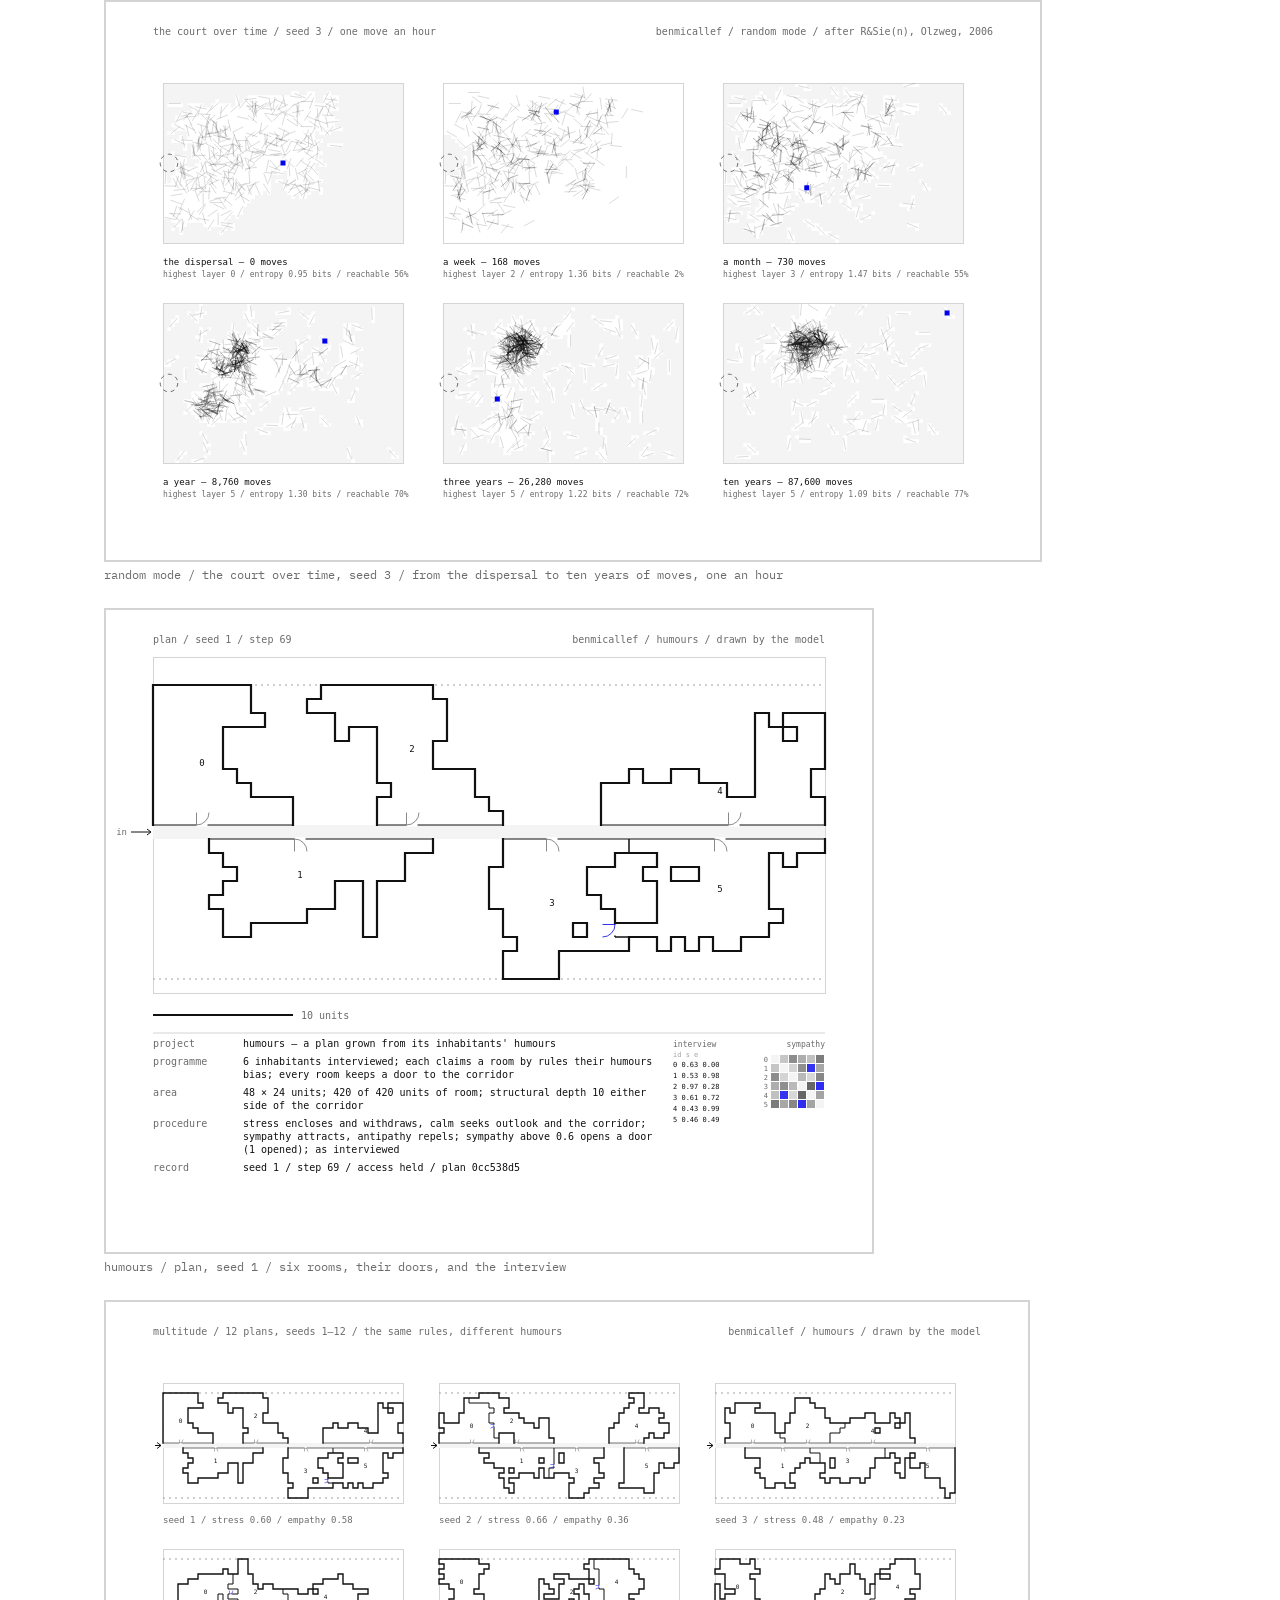
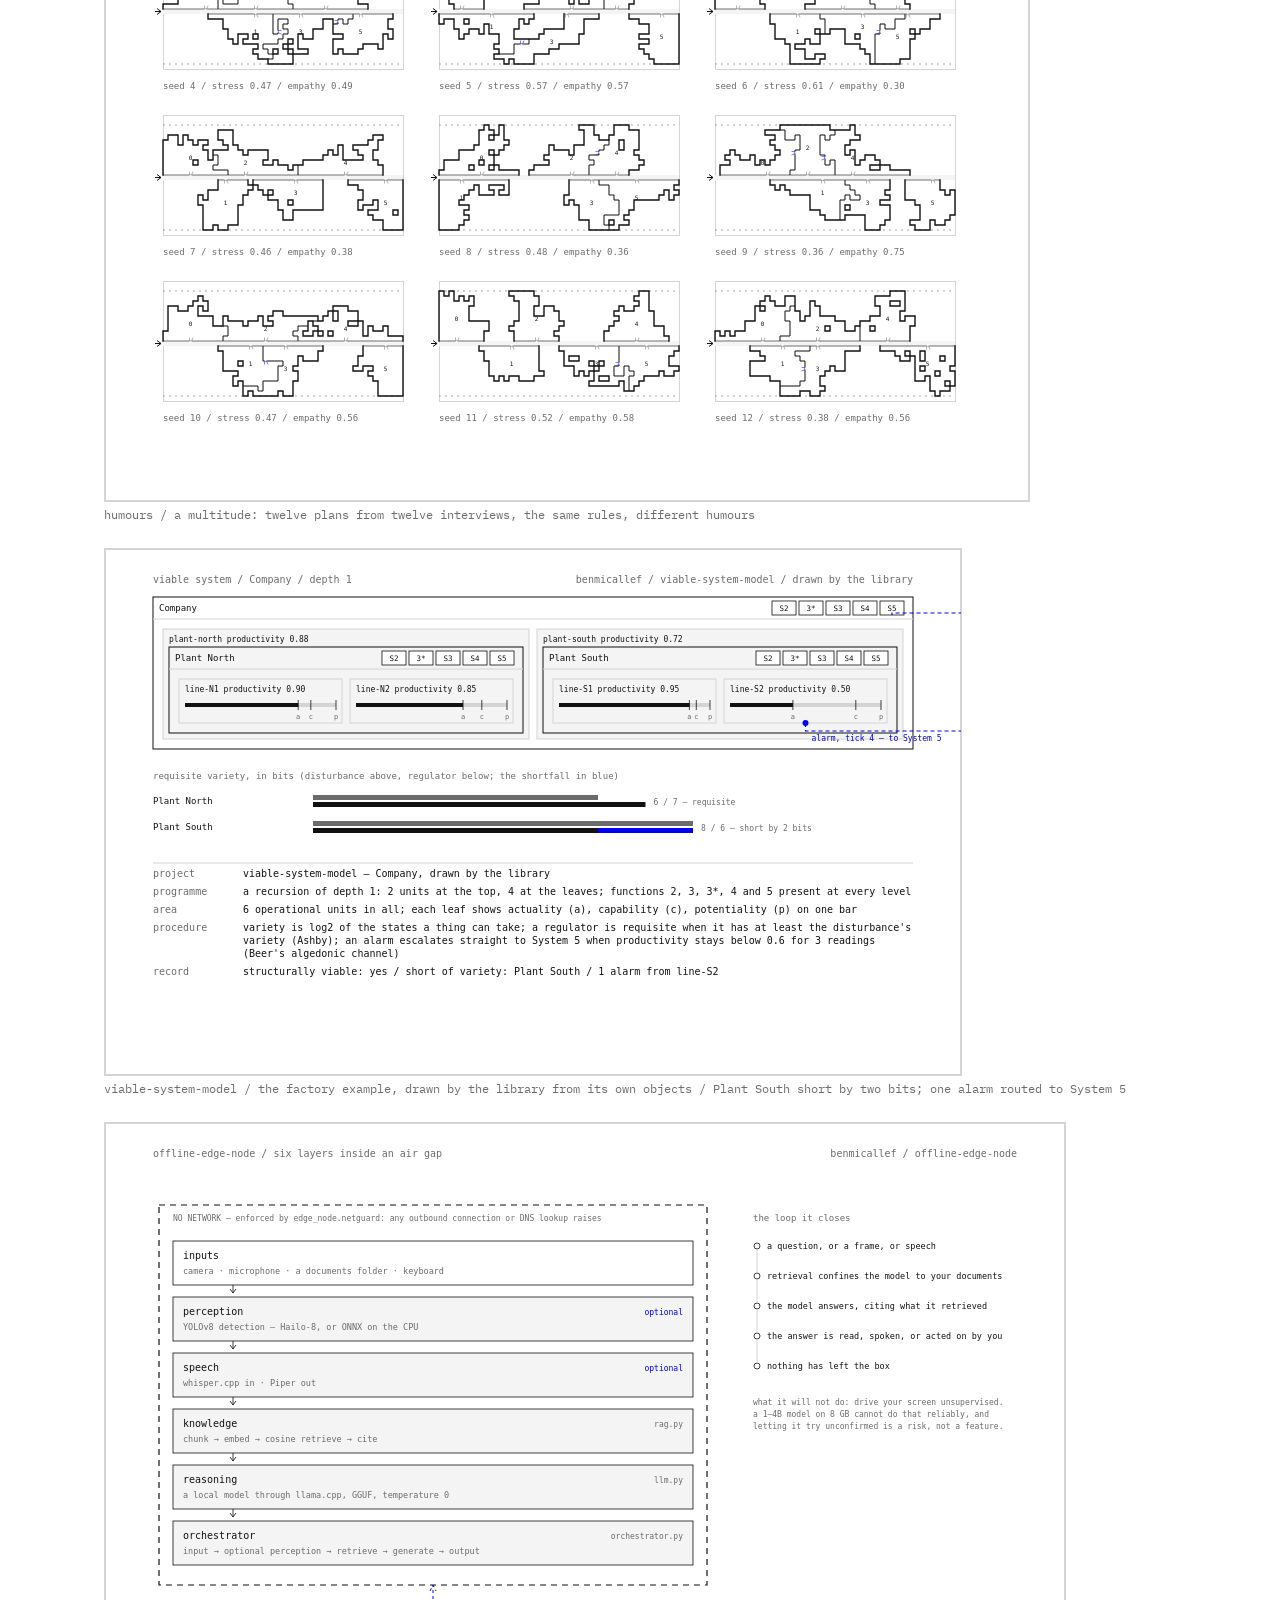
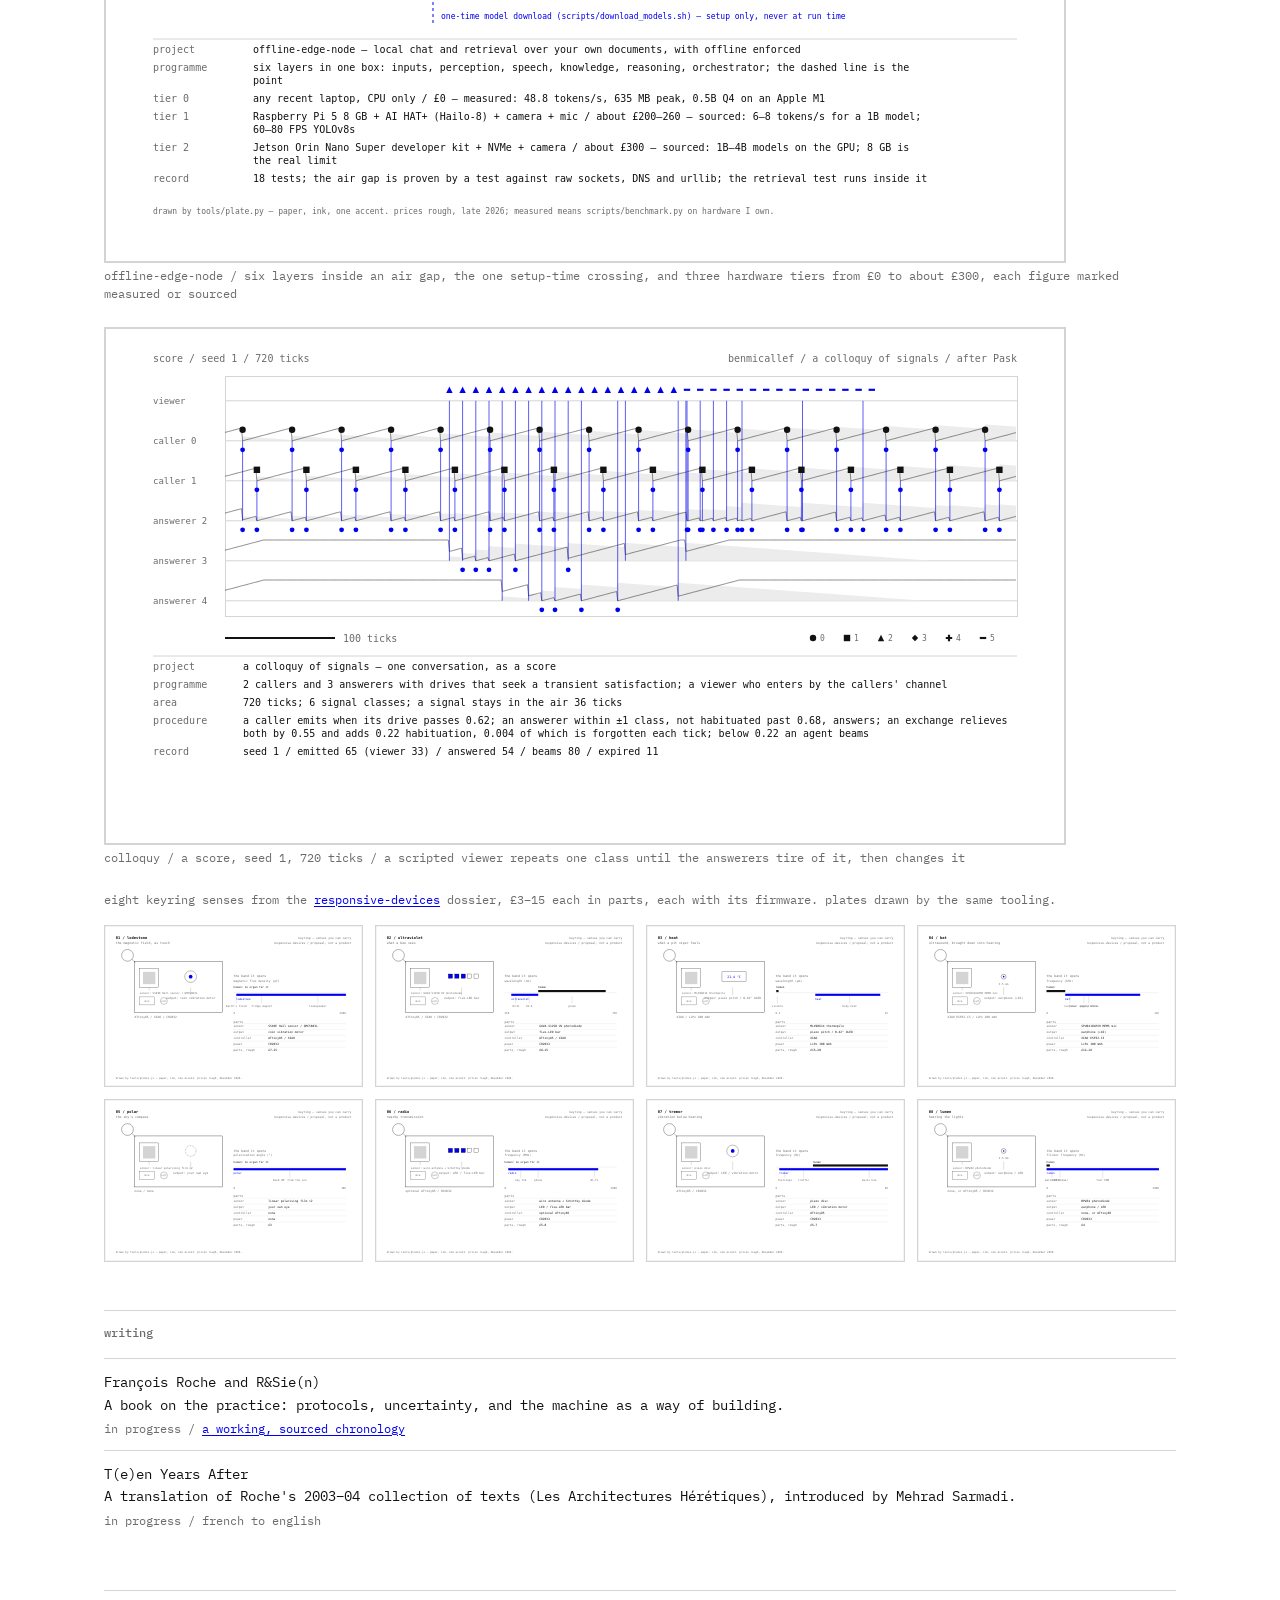
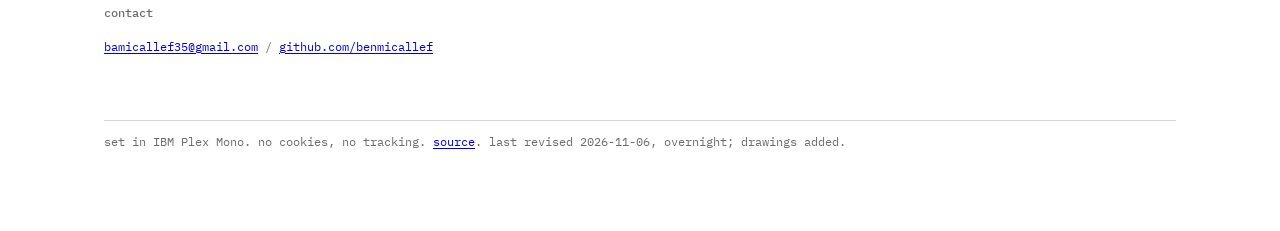
==== commit 67e9b20a: "Drawings: the offline-edge-node plate Co-Authored-By: Claude Fable 5.1 <noreply@anthropic.com>" ====
--- a/index.html
+++ b/index.html
@@ -78,6 +78,7 @@
     <figure class="sheet"><img src="./sheets/humours-plan.svg" alt="humours: plan of six rooms grown from their inhabitants' humours either side of a corridor, seed 1" loading="lazy"><figcaption>humours / plan, seed 1 / six rooms, their doors, and the interview</figcaption></figure>
     <figure class="sheet"><img src="./sheets/humours-multitude.svg" alt="humours: a contact sheet of twelve plans from twelve interviews" loading="lazy"><figcaption>humours / a multitude: twelve plans from twelve interviews, the same rules, different humours</figcaption></figure>
     <figure class="sheet"><img src="./sheets/vsm.svg" alt="viable-system-model: the factory example drawn by the library, the recursion as nested frames with each level's five functions, requisite variety per plant, and the alarm's route to System 5" loading="lazy"><figcaption>viable-system-model / the factory example, drawn by the library from its own objects / Plant South short by two bits; one alarm routed to System 5</figcaption></figure>
+    <figure class="sheet"><img src="./sheets/offline-edge-node-plate.svg" alt="offline-edge-node as a plate: six layers inside an air gap, the setup-only crossing, and three hardware tiers" loading="lazy"><figcaption>offline-edge-node / six layers inside an air gap, the one setup-time crossing, and three hardware tiers from £0 to about £300, each figure marked measured or sourced</figcaption></figure>
     <figure class="sheet"><img src="./sheets/colloquy-score.svg" alt="colloquy: one conversation drawn as a score, a lane per agent and one for the viewer" loading="lazy"><figcaption>colloquy / a score, seed 1, 720 ticks / a scripted viewer repeats one class until the answerers tire of it, then changes it</figcaption></figure>
     <p class="meta">eight keyring senses from the <a href="https://benmicallef.github.io/responsive-devices/">responsive-devices</a> dossier, £3–15 each in parts, each with its firmware. plates drawn by the same tooling.</p>
     <div class="plates">
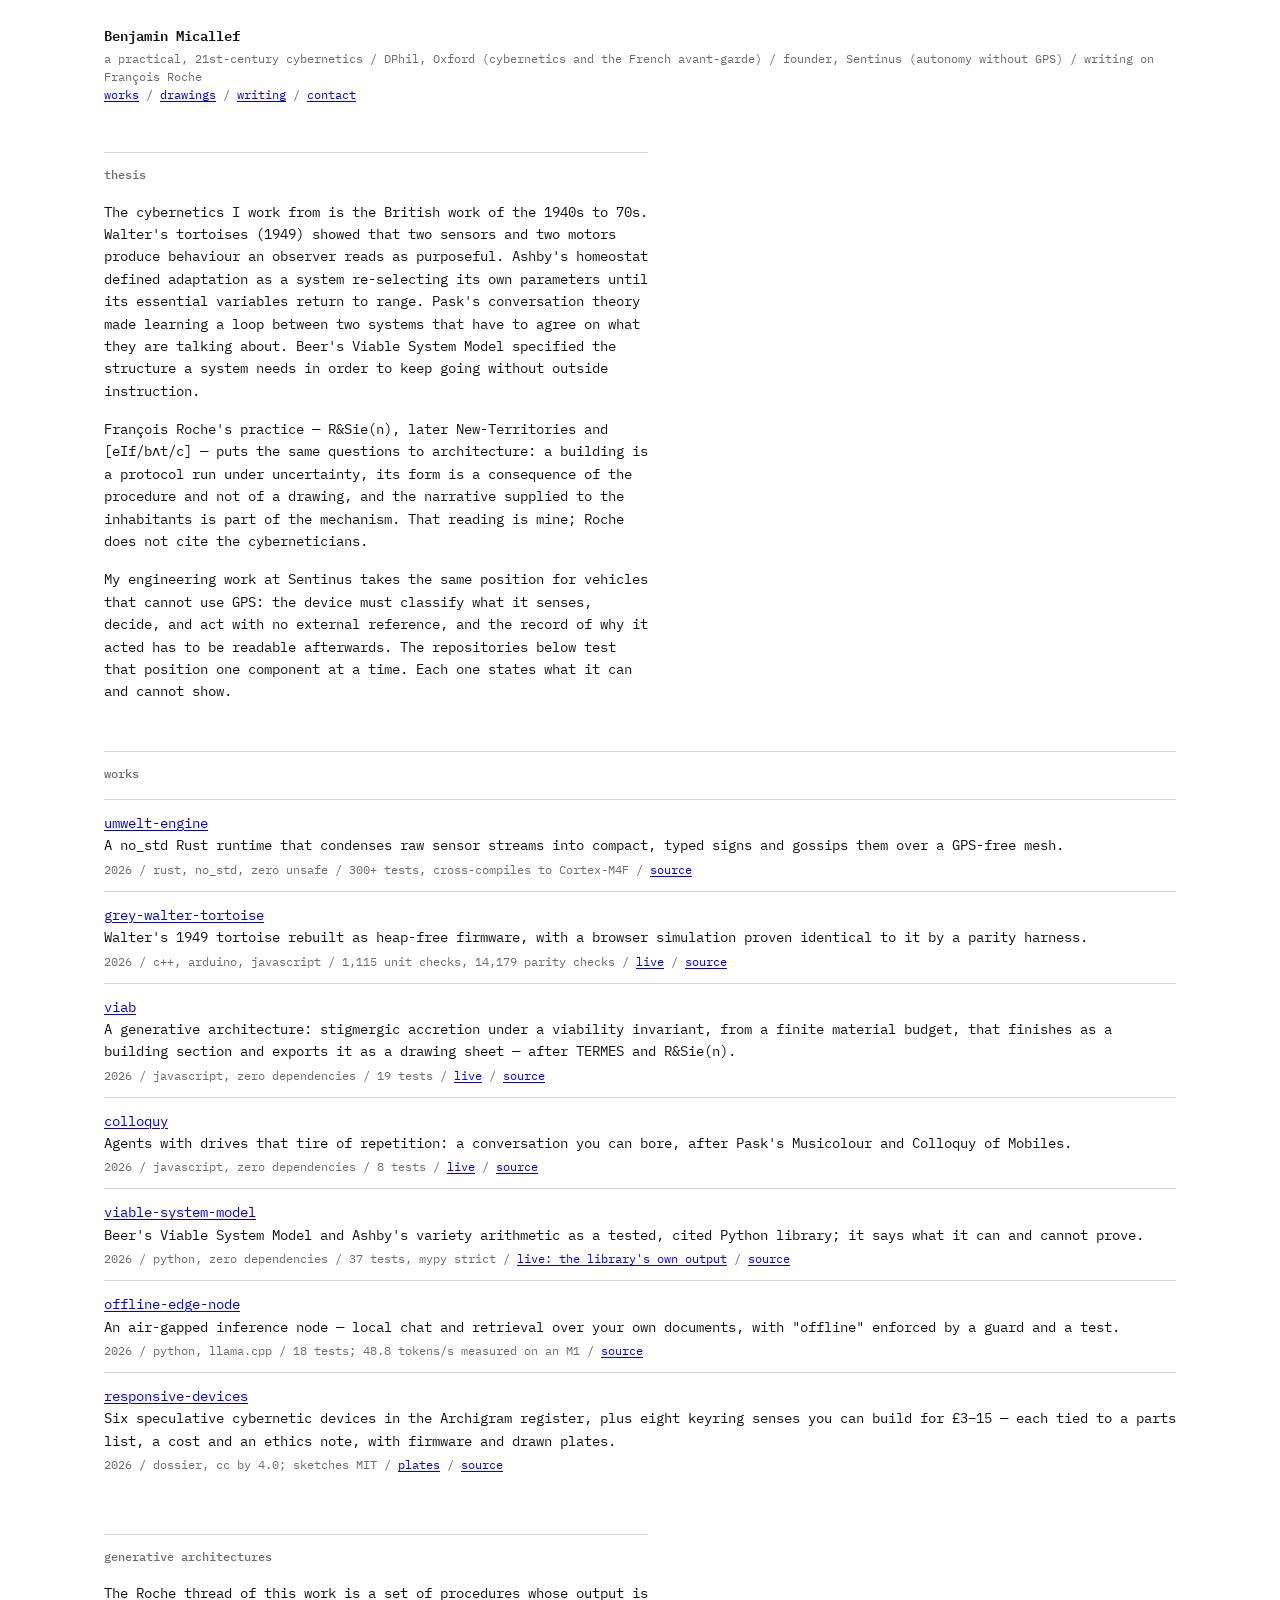
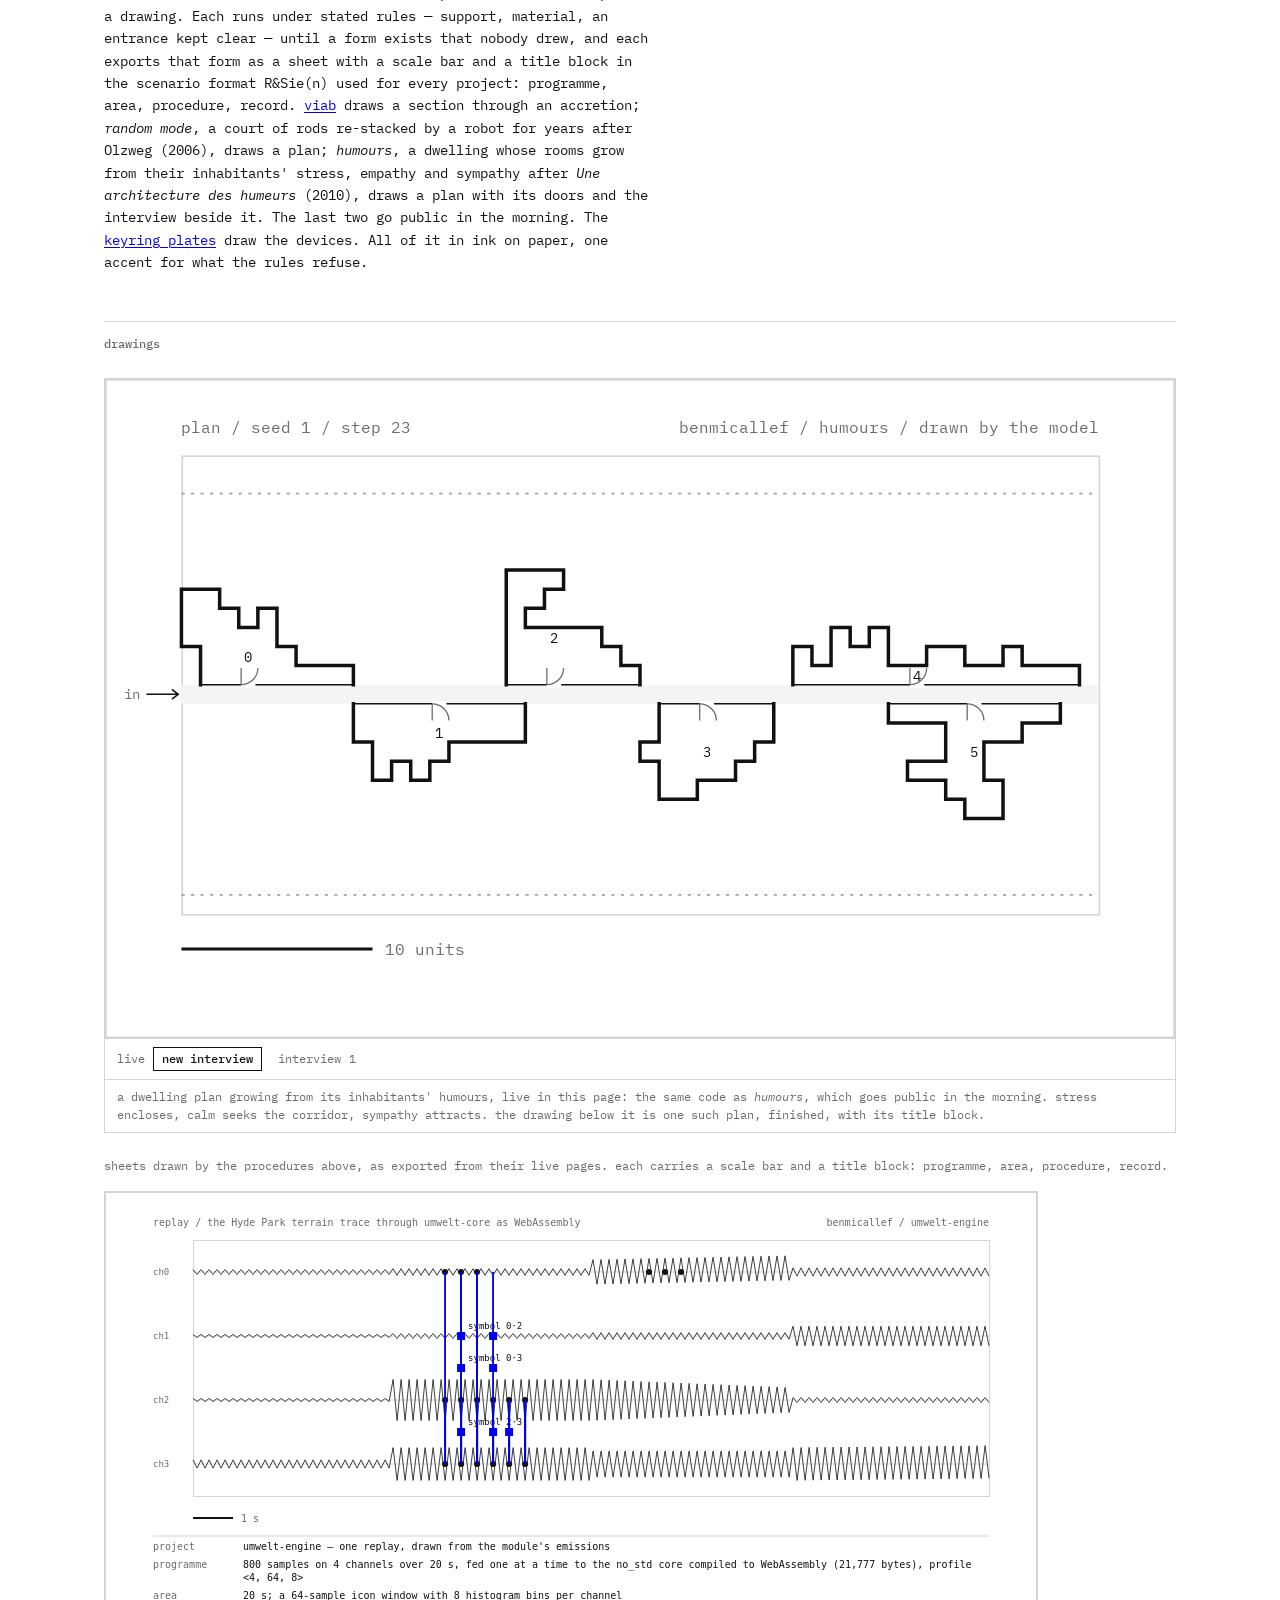
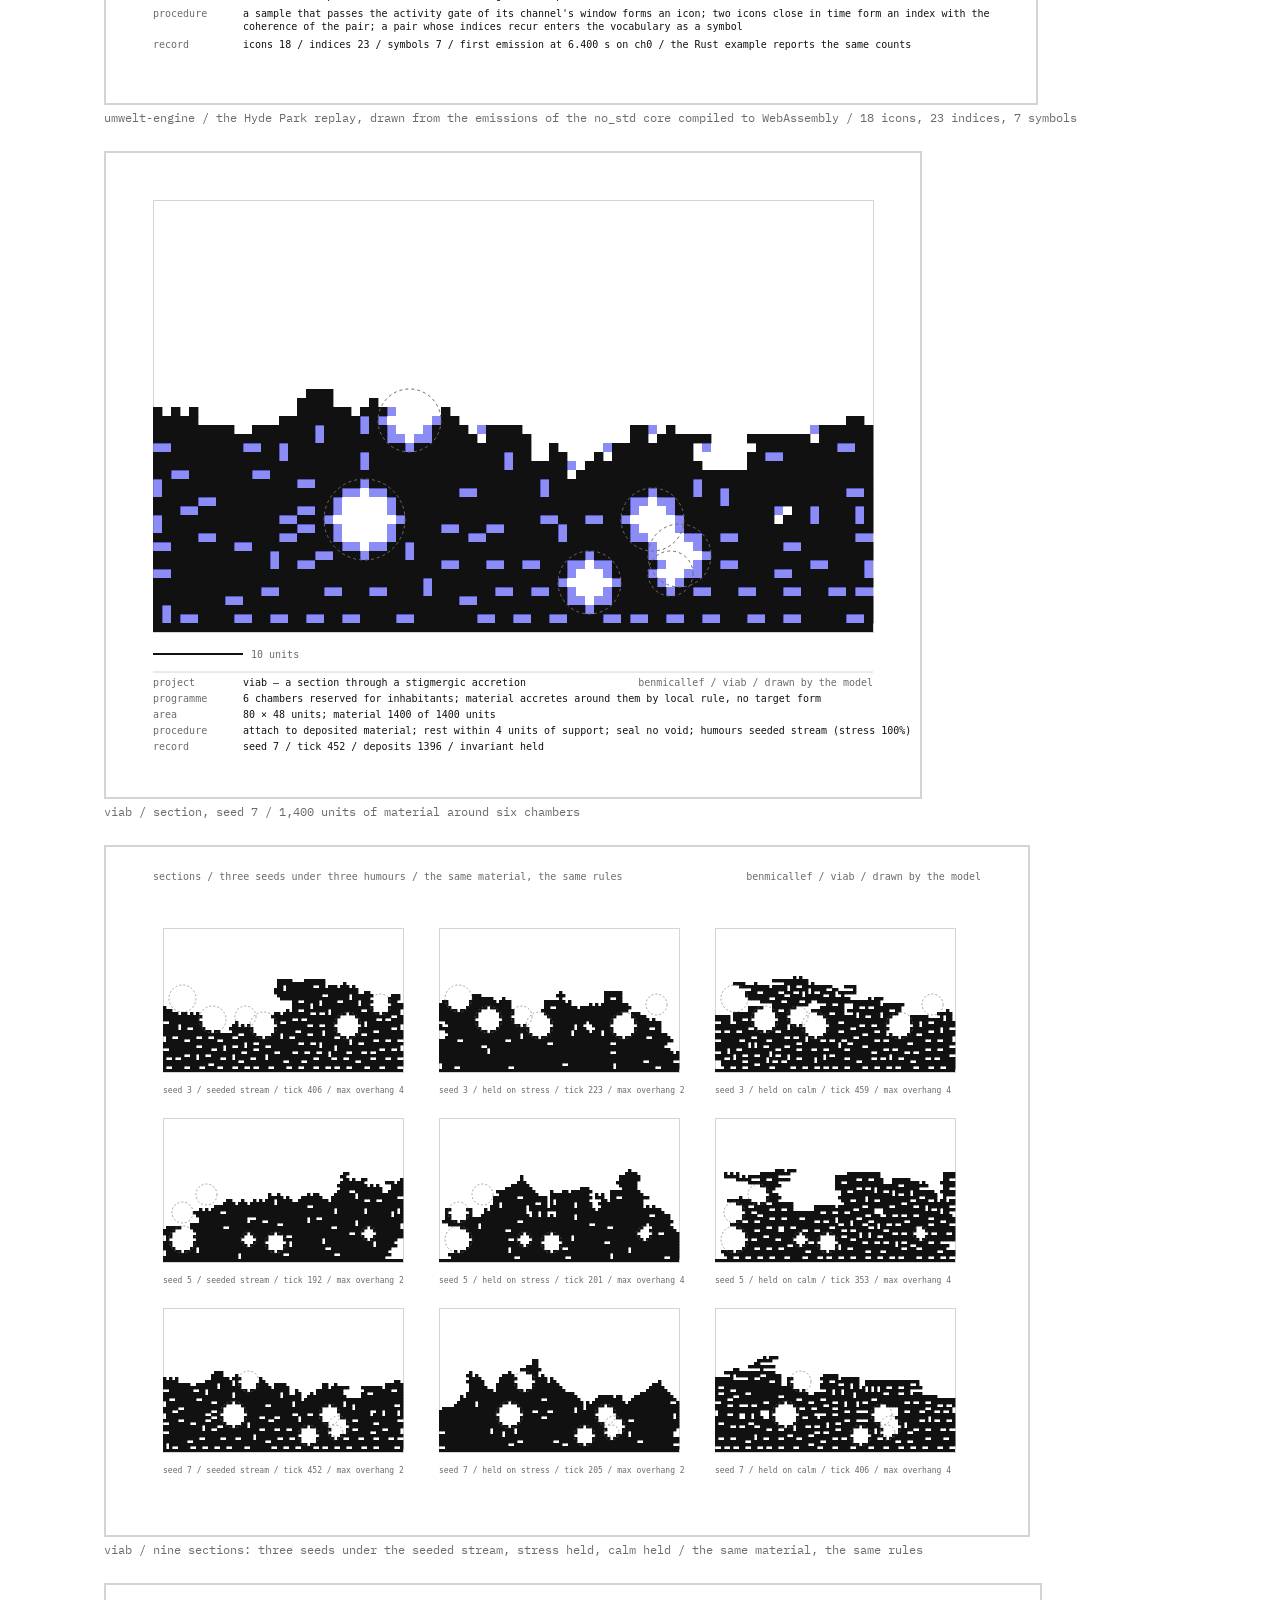
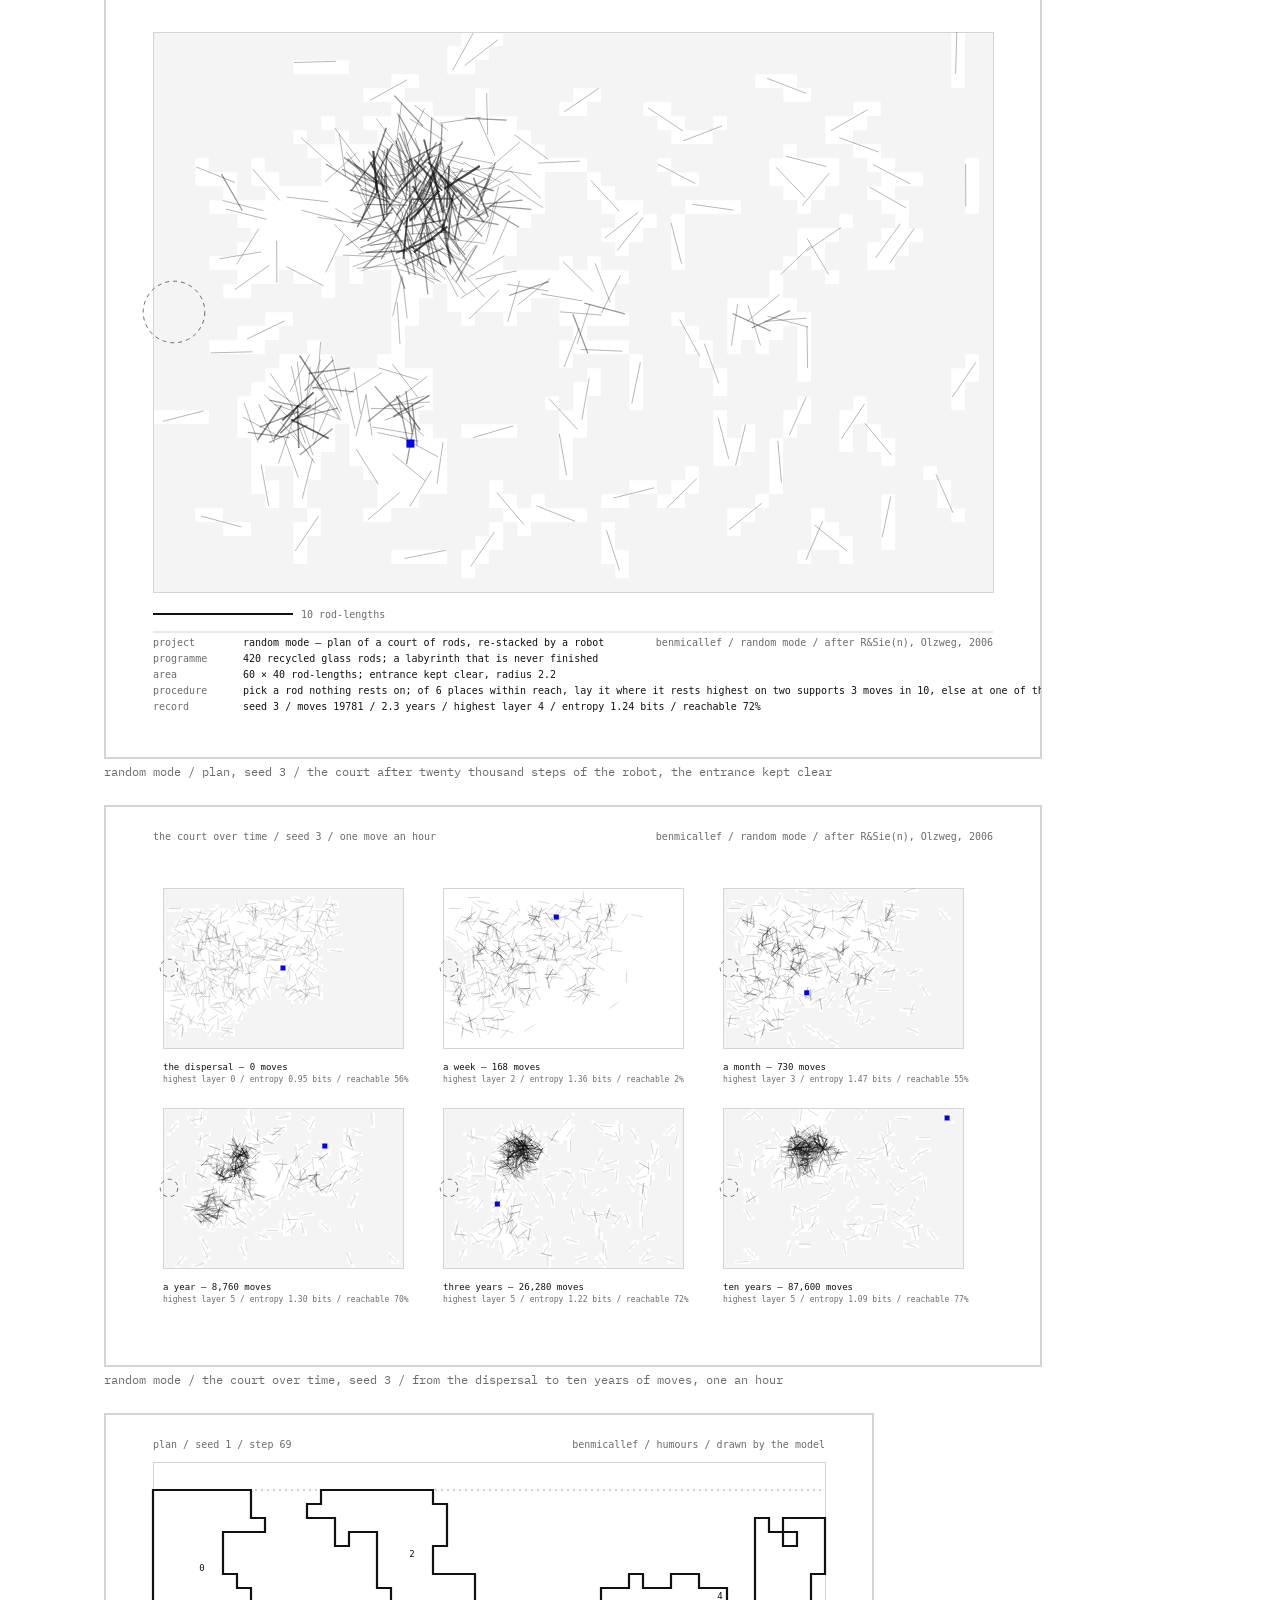
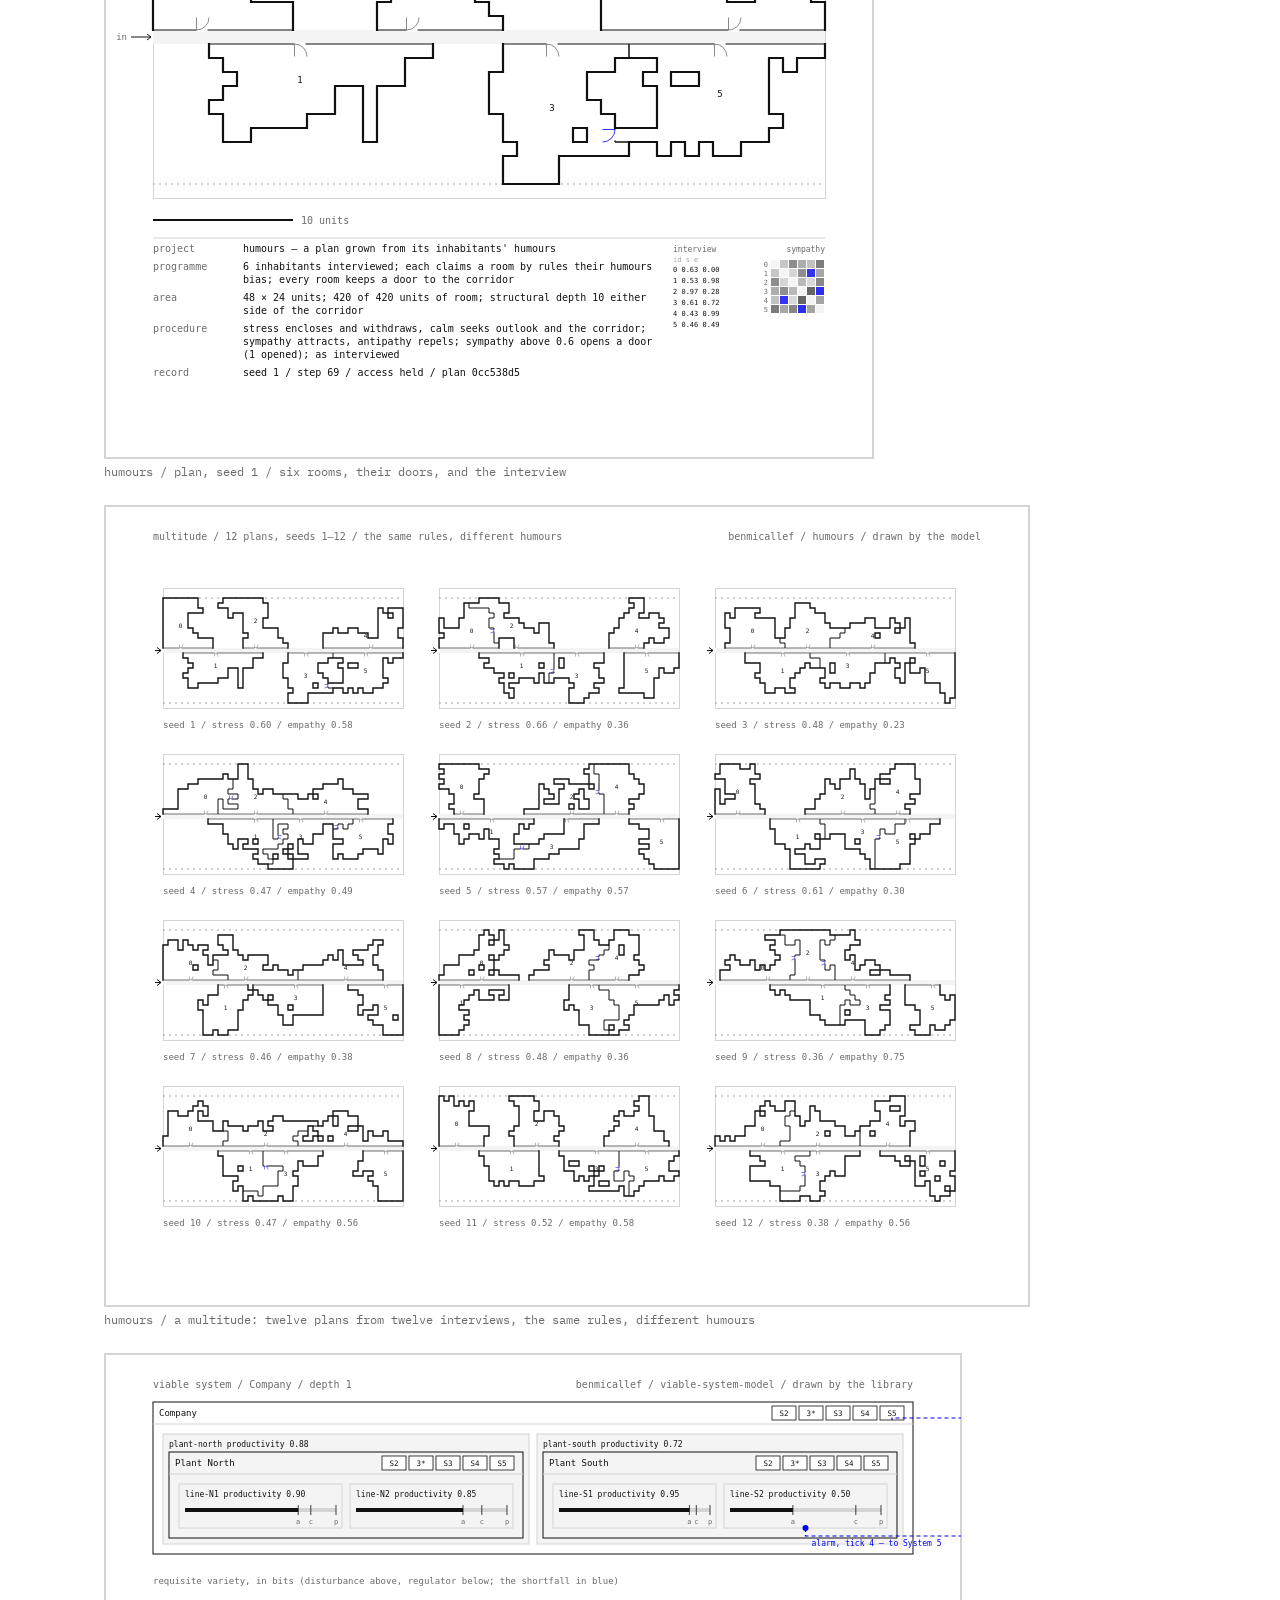
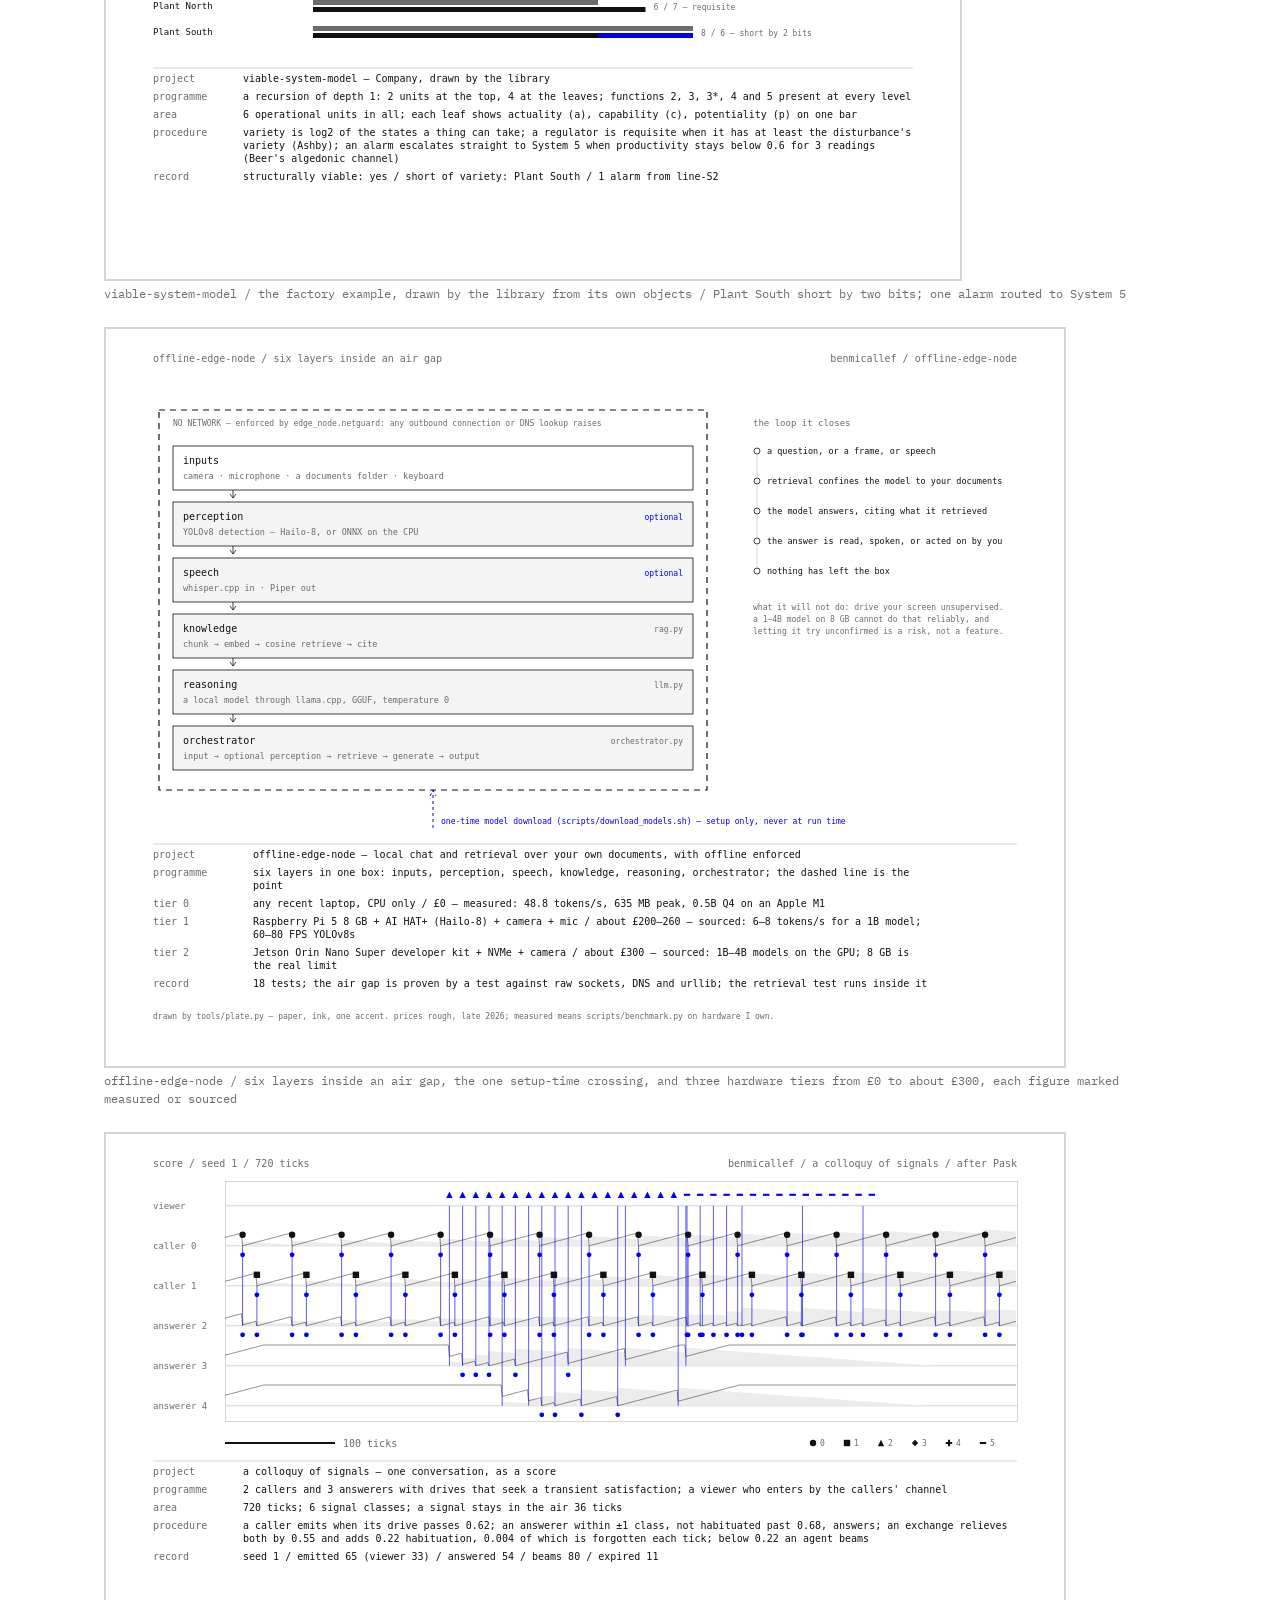
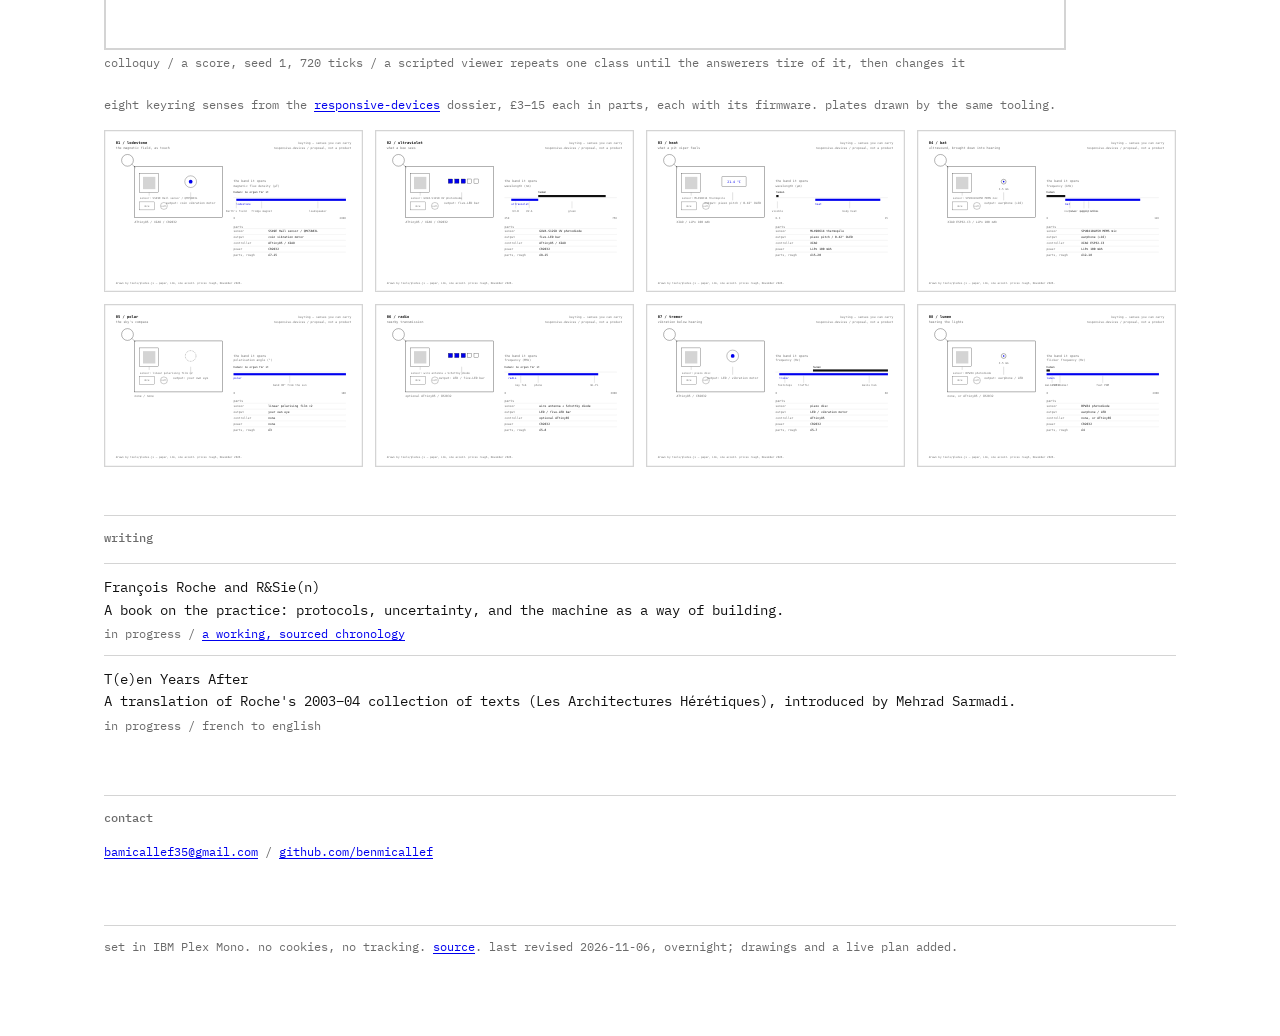
==== commit b38b765a: "A live plan at the head of the drawings, and section anchors Co-Authored-By: Claude Fable 5.1 <norep" ====
--- a/index.html
+++ b/index.html
@@ -6,12 +6,14 @@
 <title>Benjamin Micallef</title>
 <meta name="description" content="A practical, 21st-century cybernetics: working machines, from Walter's tortoise to autonomy without GPS.">
 <link rel="stylesheet" href="./style.css">
+<style>#live-plan .stage { max-height: none; } #live-plan .stage svg { display: block; width: 100%; height: auto; }</style>
 </head>
 <body>
 <main>
   <header class="site">
     <h1>Benjamin Micallef</h1>
     <p class="meta">a practical, 21st-century cybernetics / DPhil, Oxford (cybernetics and the French avant-garde) / founder, Sentinus (autonomy without GPS) / writing on François Roche</p>
+    <p class="meta"><a href="#works">works</a> / <a href="#drawings">drawings</a> / <a href="#writing">writing</a> / <a href="#contact">contact</a></p>
   </header>
 
   <section class="text">
@@ -21,7 +23,7 @@
     <p>My engineering work at Sentinus takes the same position for vehicles that cannot use GPS: the device must classify what it senses, decide, and act with no external reference, and the record of why it acted has to be readable afterwards. The repositories below test that position one component at a time. Each one states what it can and cannot show.</p>
   </section>
 
-  <section>
+  <section id="works">
     <h2>works</h2>
     <ul class="rows">
       <li>
@@ -67,8 +69,16 @@
     <p>The Roche thread of this work is a set of procedures whose output is a drawing. Each runs under stated rules — support, material, an entrance kept clear — until a form exists that nobody drew, and each exports that form as a sheet with a scale bar and a title block in the scenario format R&amp;Sie(n) used for every project: programme, area, procedure, record. <a href="https://benmicallef.github.io/viab/">viab</a> draws a section through an accretion; <em>random mode</em>, a court of rods re-stacked by a robot for years after Olzweg (2006), draws a plan; <em>humours</em>, a dwelling whose rooms grow from their inhabitants' stress, empathy and sympathy after <em>Une architecture des humeurs</em> (2010), draws a plan with its doors and the interview beside it. The last two go public in the morning. The <a href="https://benmicallef.github.io/responsive-devices/">keyring plates</a> draw the devices. All of it in ink on paper, one accent for what the rules refuse.</p>
   </section>
 
-  <section>
+  <section id="drawings">
     <h2>drawings</h2>
+    <figure class="demo" id="live-plan">
+      <div class="stage" id="plan-stage" aria-label="a plan of rooms growing either side of a corridor, live"></div>
+      <div class="controls">
+        <div class="group"><span class="lbl">live</span><button id="plan-new" aria-pressed="false">new interview</button></div>
+        <div class="group"><span class="lbl">interview</span><span id="plan-seed" class="lbl">1</span></div>
+      </div>
+      <figcaption>a dwelling plan growing from its inhabitants' humours, live in this page: the same code as <em>humours</em>, which goes public in the morning. stress encloses, calm seeks the corridor, sympathy attracts. the drawing below it is one such plan, finished, with its title block.</figcaption>
+    </figure>
     <p class="meta">sheets drawn by the procedures above, as exported from their live pages. each carries a scale bar and a title block: programme, area, procedure, record.</p>
     <figure class="sheet"><img src="./sheets/umwelt-replay.svg" alt="umwelt-engine: the Hyde Park replay drawn from the module's emissions, icons on four channel lanes, indices as ties, symbols as squares" loading="lazy"><figcaption>umwelt-engine / the Hyde Park replay, drawn from the emissions of the no_std core compiled to WebAssembly / 18 icons, 23 indices, 7 symbols</figcaption></figure>
     <figure class="sheet"><img src="./sheets/viab-section.svg" alt="viab: a section through a stigmergic accretion grown around six reserved chambers, seed 7" loading="lazy"><figcaption>viab / section, seed 7 / 1,400 units of material around six chambers</figcaption></figure>
@@ -93,7 +103,7 @@
     </div>
   </section>
 
-  <section>
+  <section id="writing">
     <h2>writing</h2>
     <ul class="rows">
       <li>
@@ -109,14 +119,30 @@
     </ul>
   </section>
 
-  <section>
+  <section id="contact">
     <h2>contact</h2>
     <p class="meta"><a href="mailto:bamicallef35@gmail.com">bamicallef35@gmail.com</a> / <a href="https://github.com/benmicallef">github.com/benmicallef</a></p>
   </section>
 
   <footer class="colophon">
-    <p class="meta">set in IBM Plex Mono. no cookies, no tracking. <a href="https://github.com/benmicallef/benmicallef-site">source</a>. last revised 2026-11-06, overnight; drawings added.</p>
+    <p class="meta">set in IBM Plex Mono. no cookies, no tracking. <a href="https://github.com/benmicallef/benmicallef-site">source</a>. last revised 2026-11-06, overnight; drawings and a live plan added.</p>
   </footer>
 </main>
+<script type="module">
+import { createState, step } from "./live/humours.js";
+import { planSheet } from "./live/sheet.js";
+const stage = document.getElementById("plan-stage"), seedEl = document.getElementById("plan-seed");
+const still = window.matchMedia("(prefers-reduced-motion: reduce)").matches;
+let seed = 1, state = null, last = 0;
+function build() { state = createState({ seed }); seedEl.textContent = seed; if (still) { while (!state.finished) step(state); } draw(); }
+function draw() { stage.innerHTML = planSheet(state, { block: false, cell: 12 }); }
+function frame(now) {
+  if (!state.finished && now - last > 120) { step(state); last = now; draw(); }
+  if (state.finished && now - last > 6000) { seed = (seed % 9999) + 1; build(); last = now; }
+  requestAnimationFrame(frame);
+}
+document.getElementById("plan-new").addEventListener("click", () => { seed = (seed % 9999) + 1; build(); });
+build(); if (!still) requestAnimationFrame(frame);
+</script>
 </body>
 </html>
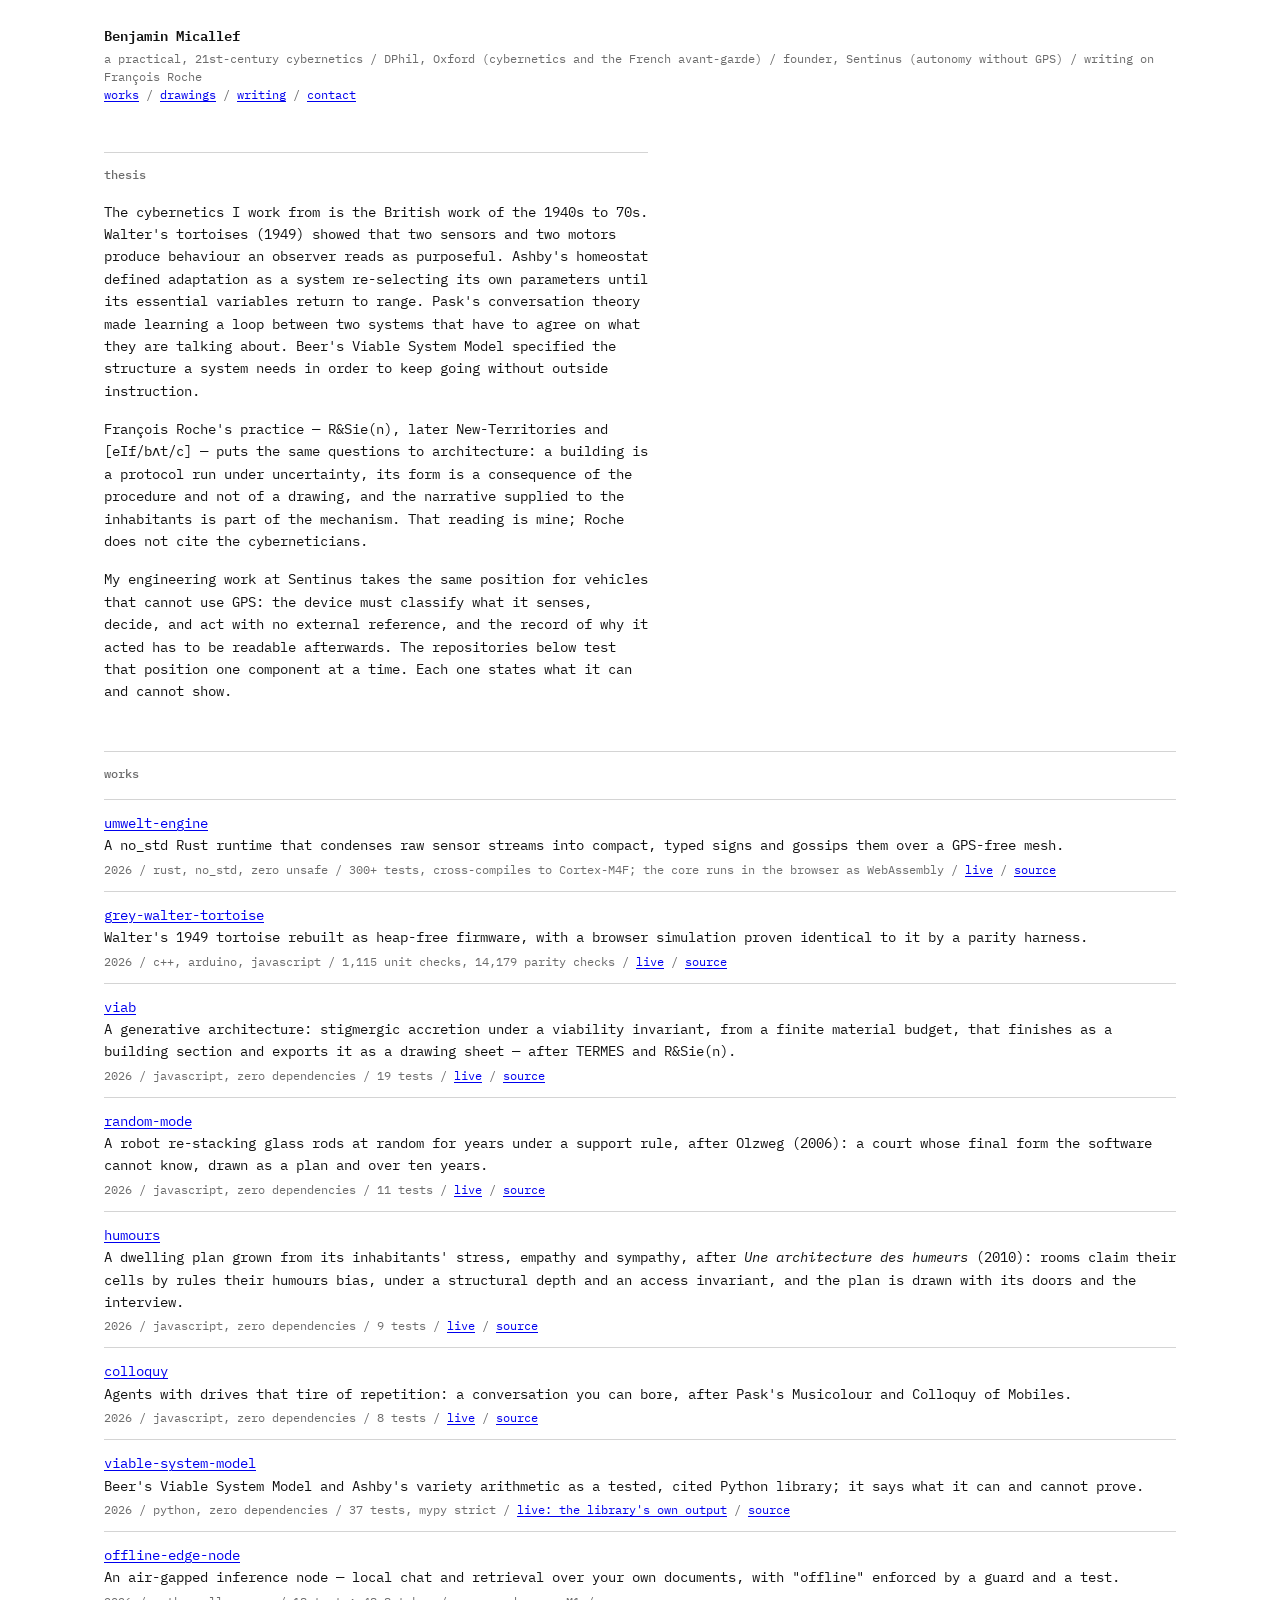
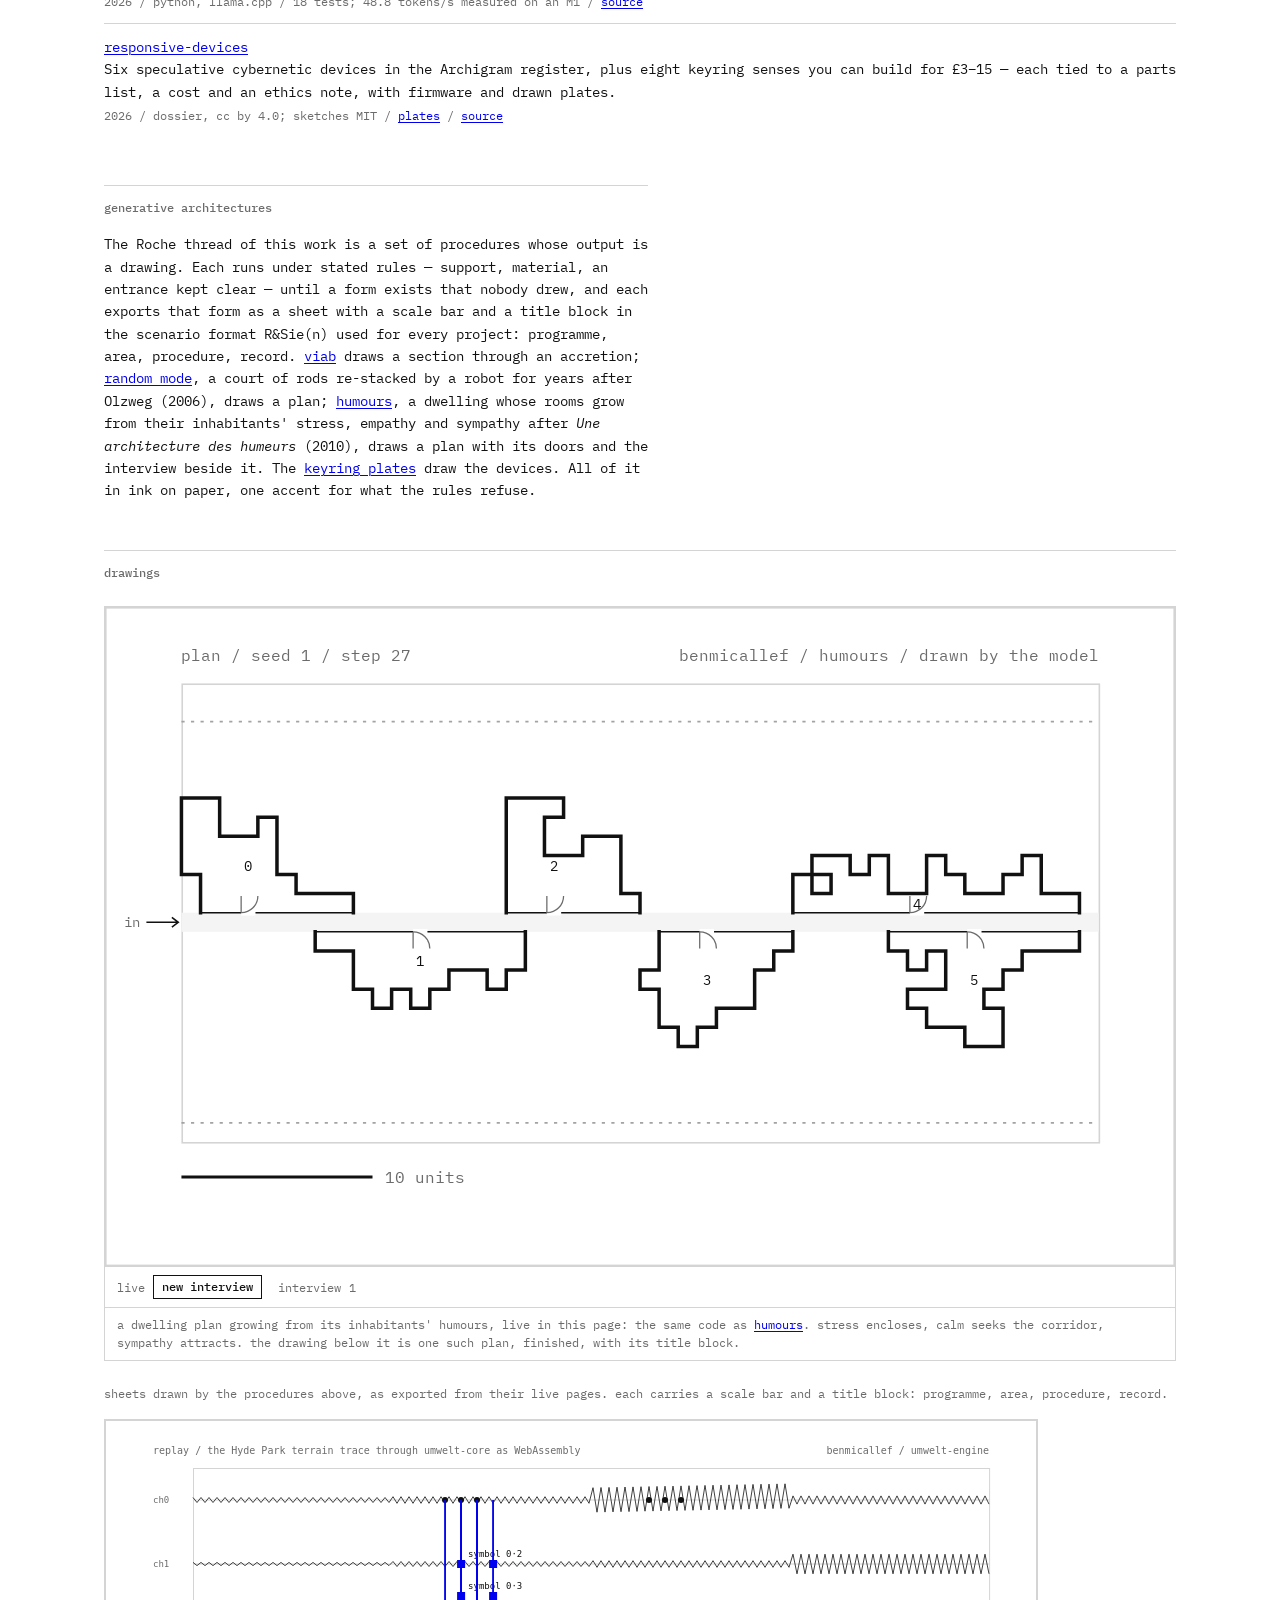
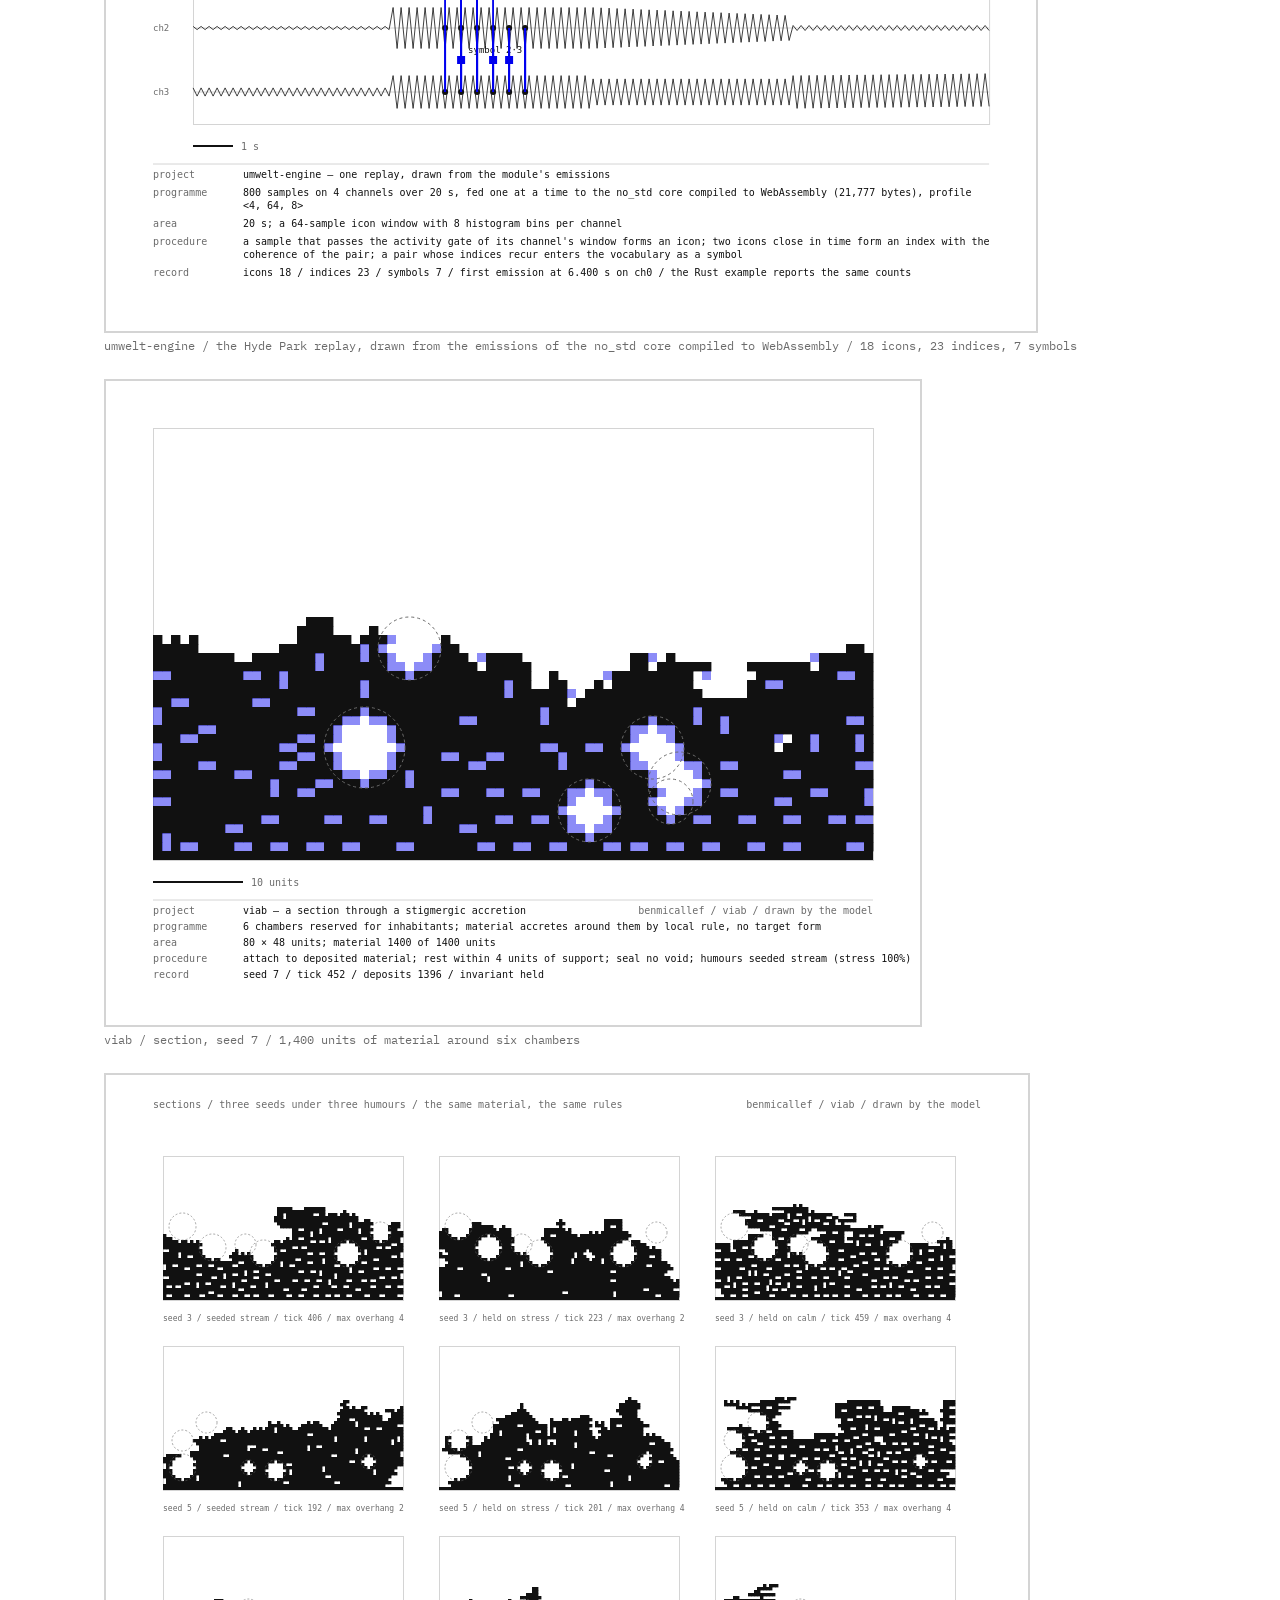
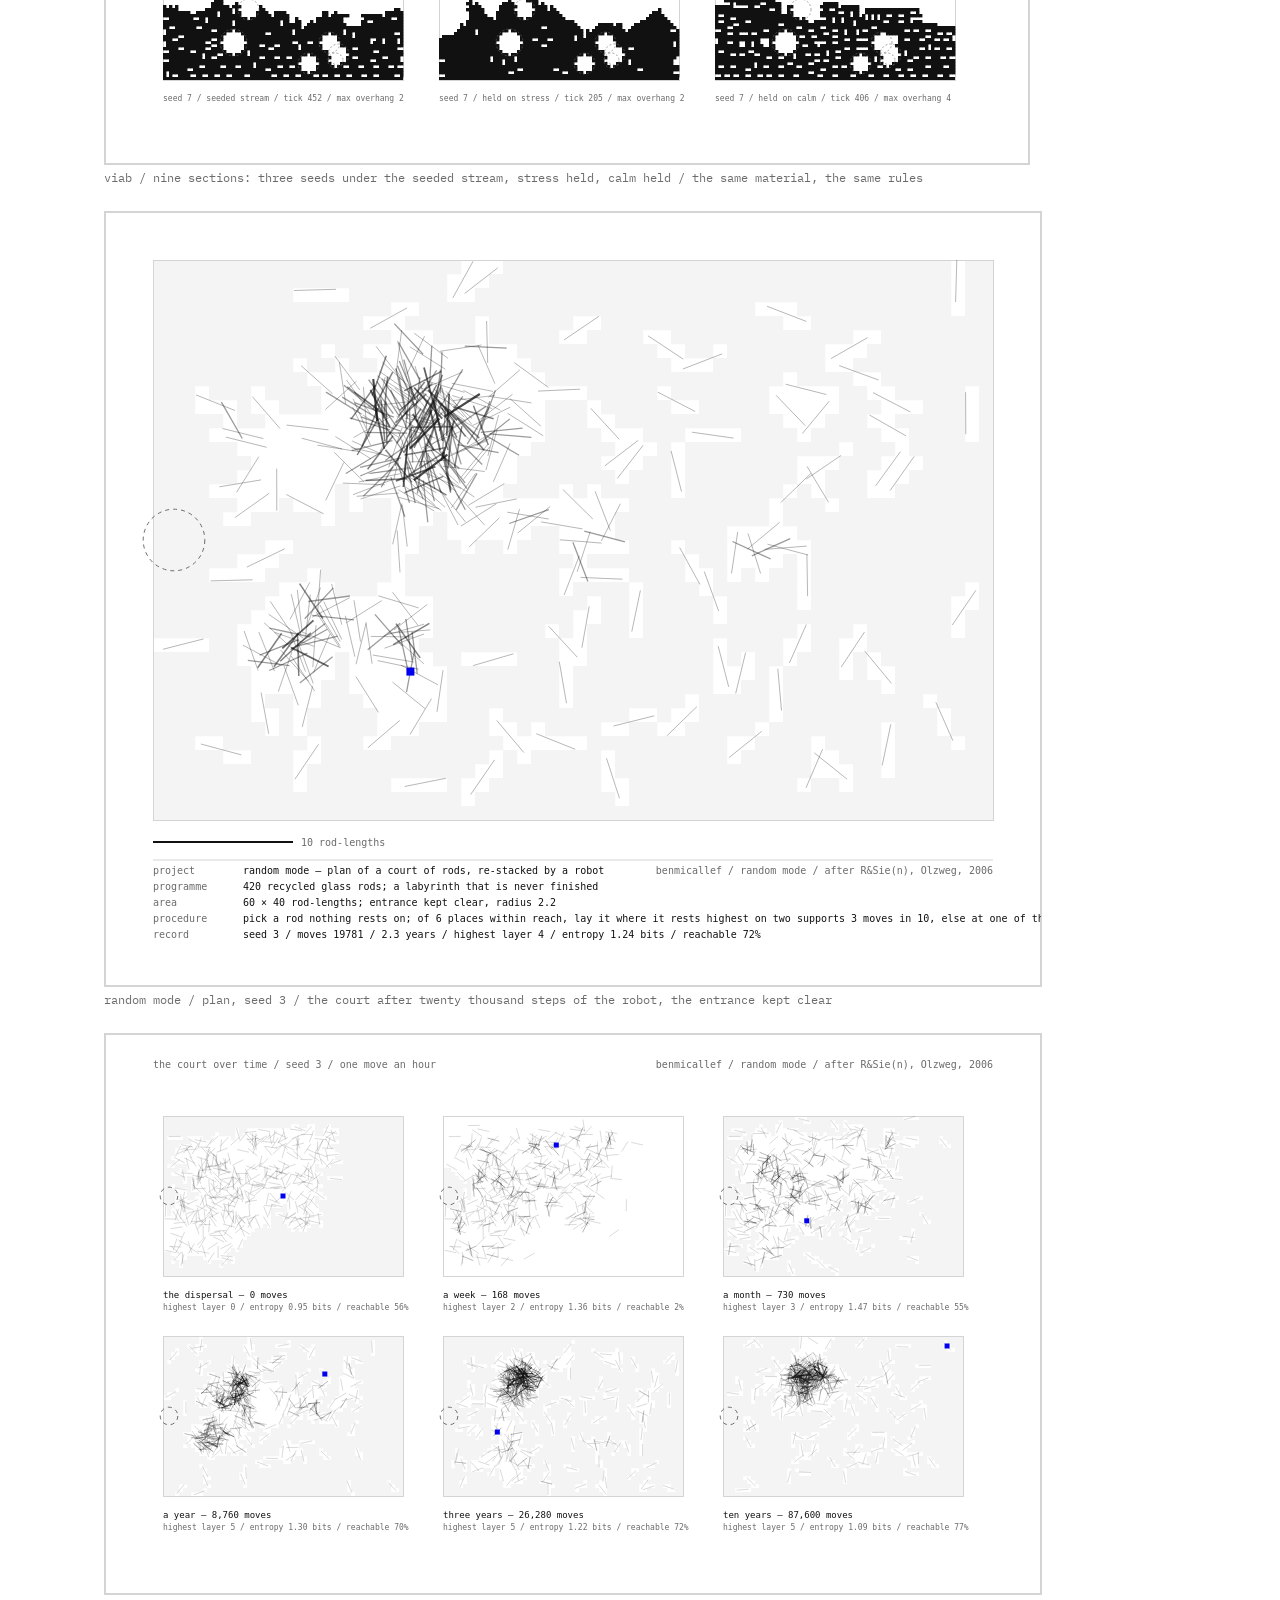
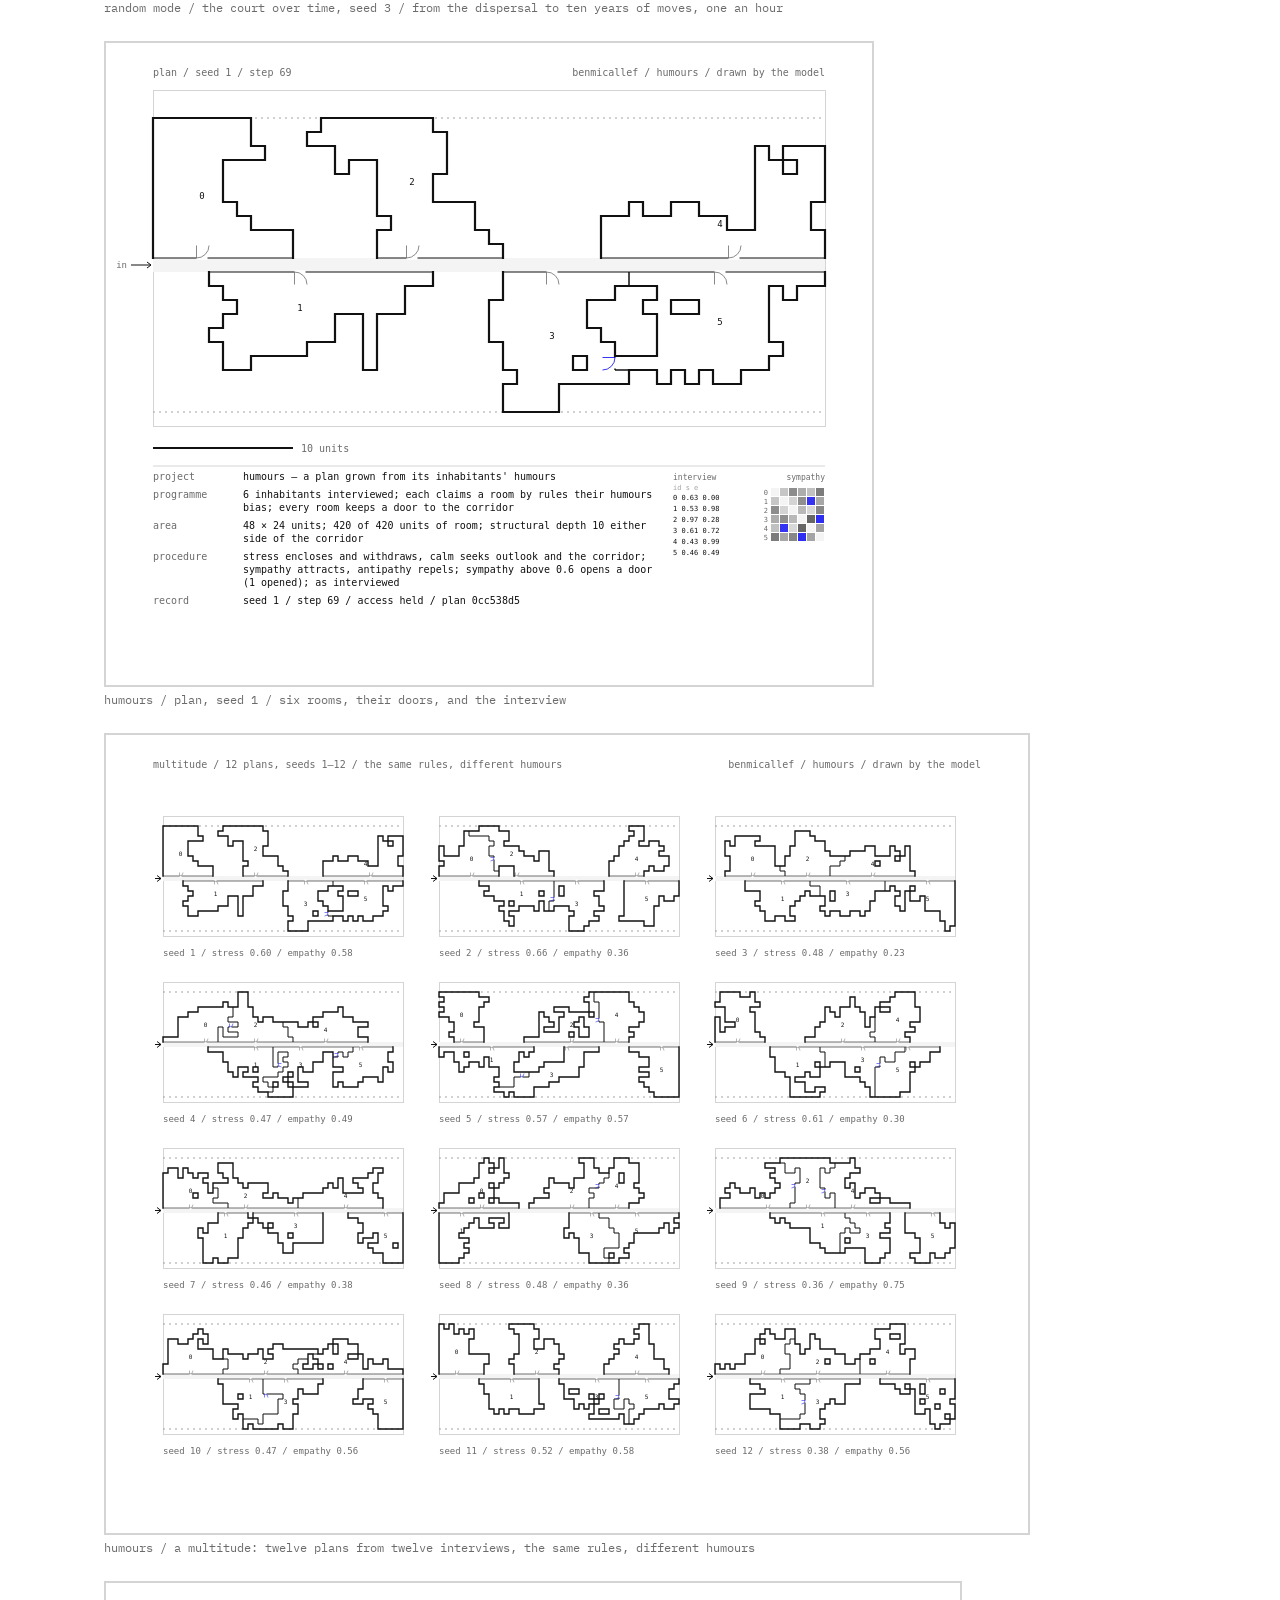
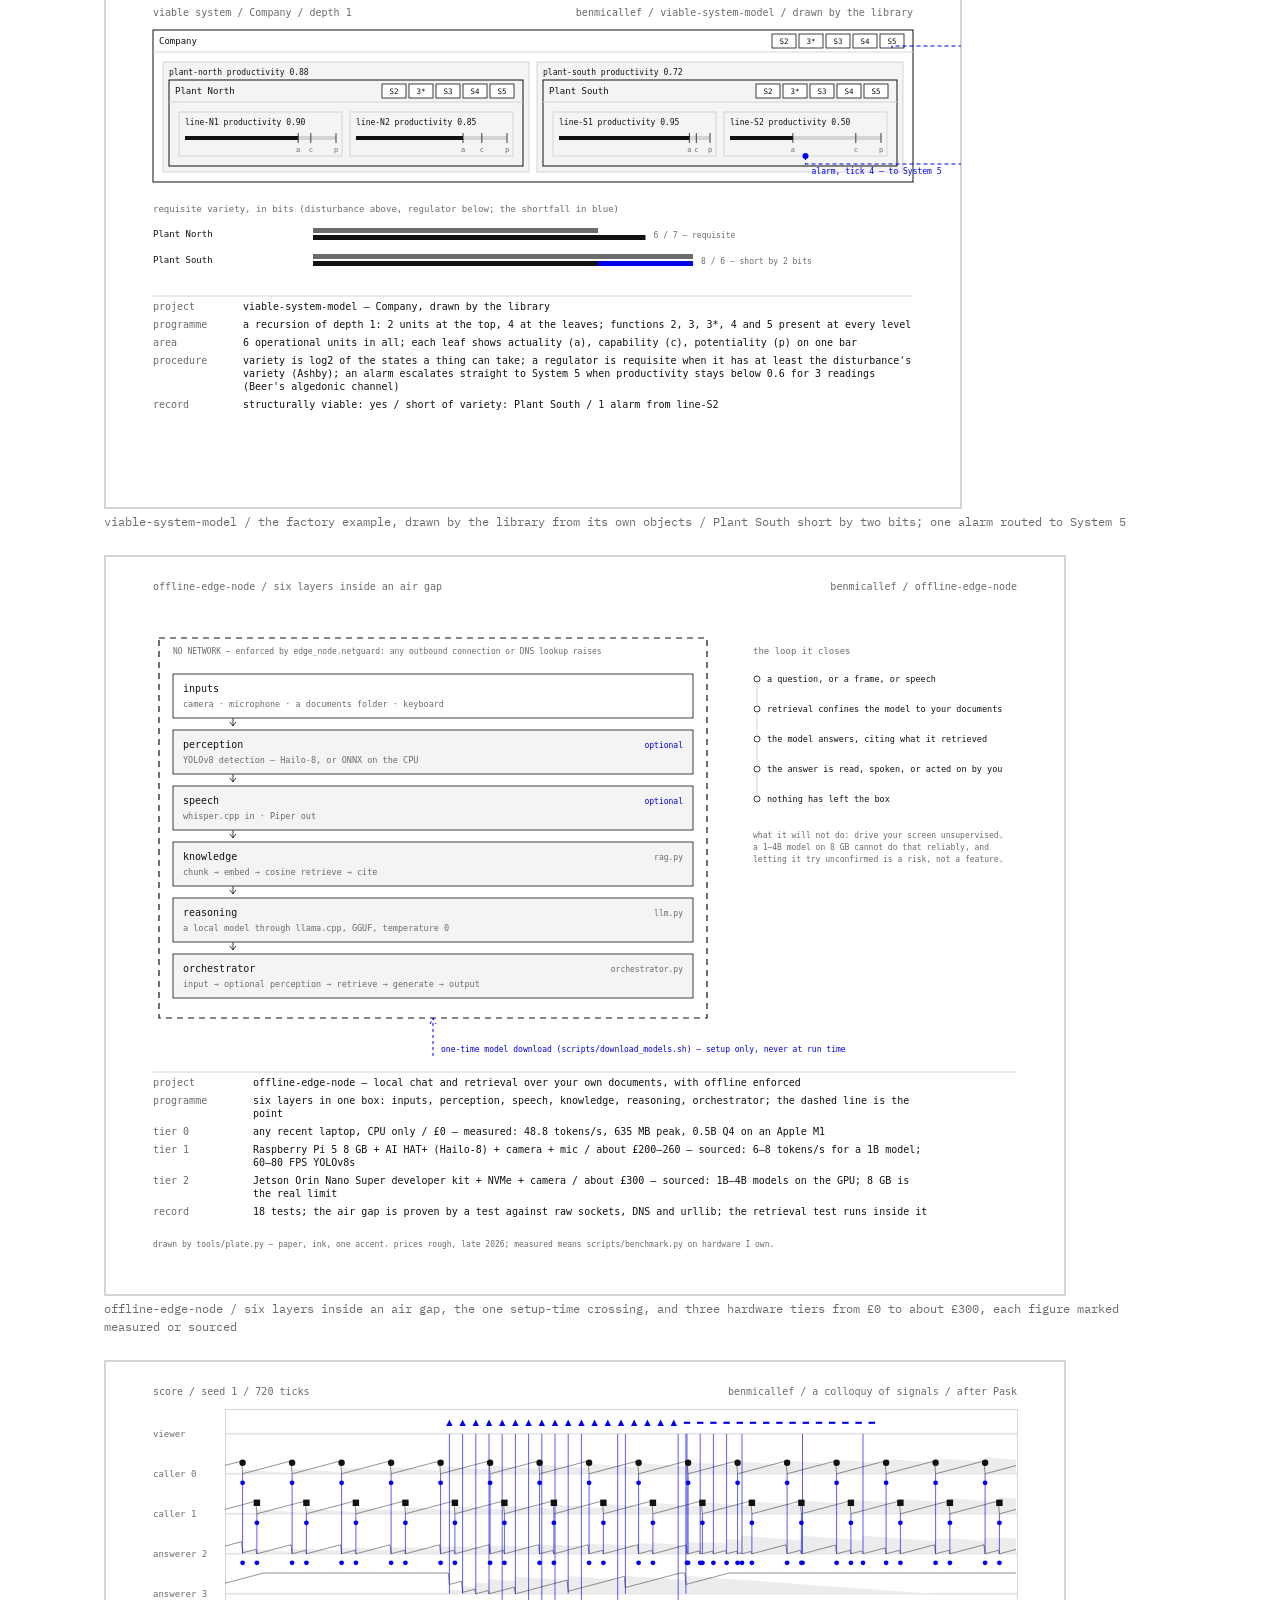
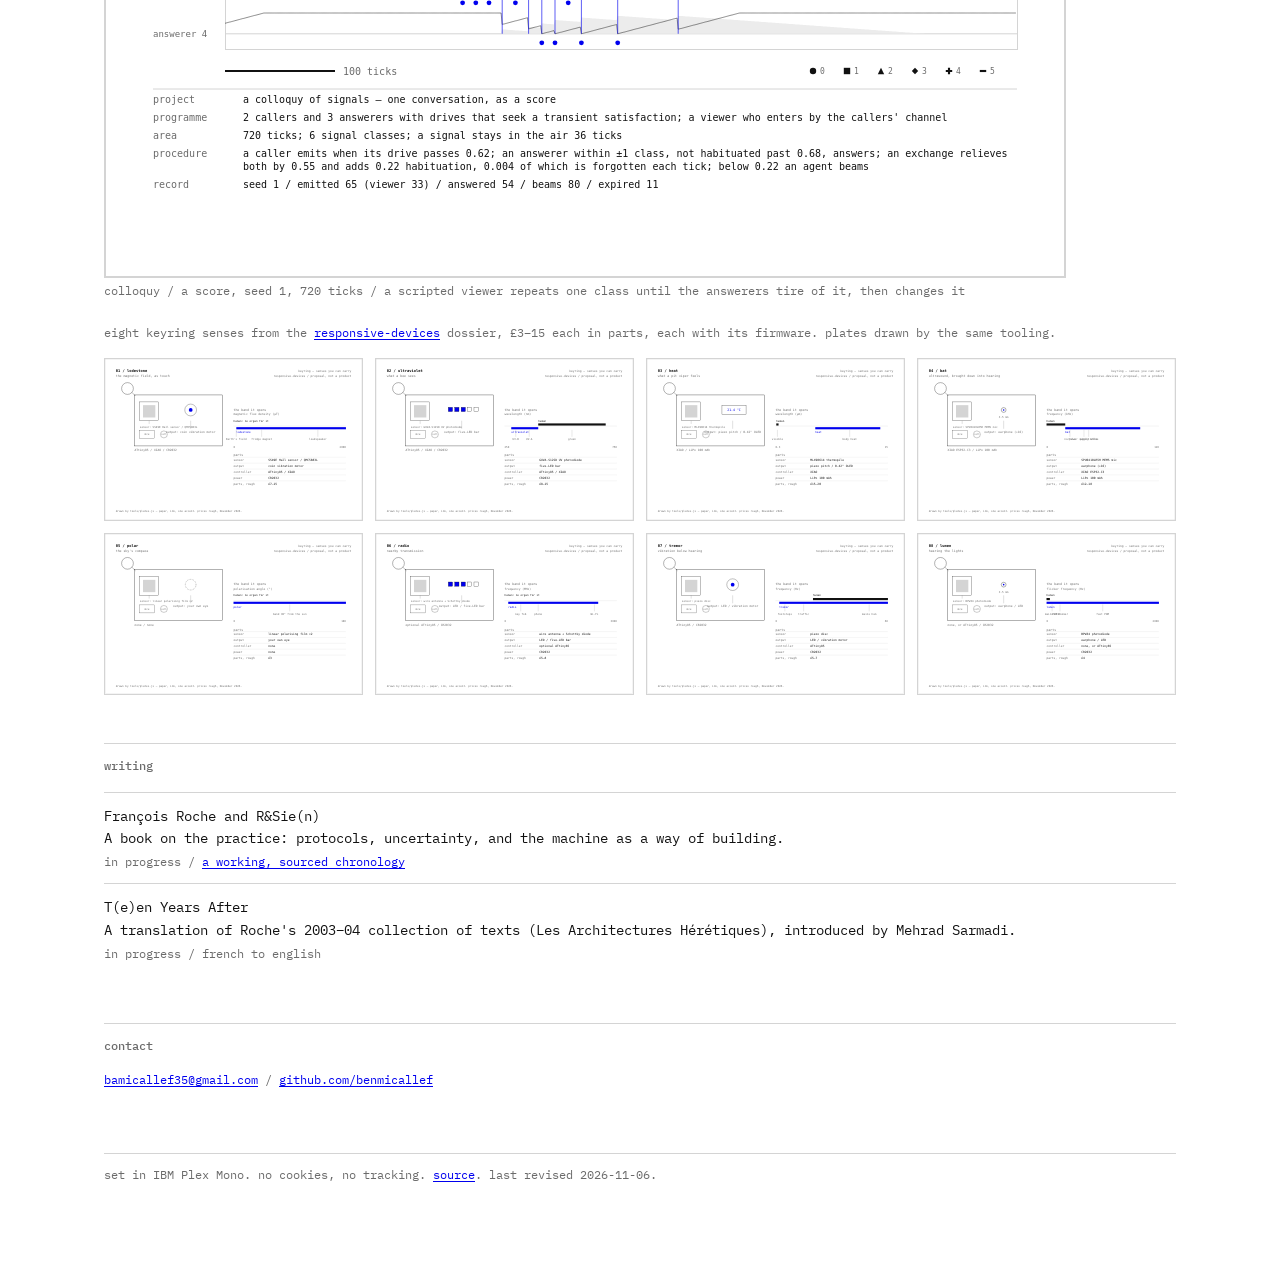
==== commit 097e428d: "Works: random-mode and humours rows; a live link for umwelt-engine; the morning notes dropped Co-Aut" ====
--- a/index.html
+++ b/index.html
@@ -29,7 +29,7 @@
       <li>
         <a href="https://github.com/benmicallef/umwelt-engine">umwelt-engine</a>
         <p>A no_std Rust runtime that condenses raw sensor streams into compact, typed signs and gossips them over a GPS-free mesh.</p>
-        <p class="meta">2026 / rust, no_std, zero unsafe / 300+ tests, cross-compiles to Cortex-M4F / <a href="https://github.com/benmicallef/umwelt-engine">source</a></p>
+        <p class="meta">2026 / rust, no_std, zero unsafe / 300+ tests, cross-compiles to Cortex-M4F; the core runs in the browser as WebAssembly / <a href="https://benmicallef.github.io/umwelt-engine/">live</a> / <a href="https://github.com/benmicallef/umwelt-engine">source</a></p>
       </li>
       <li>
         <a href="https://benmicallef.github.io/grey-walter-tortoise/">grey-walter-tortoise</a>
@@ -40,6 +40,16 @@
         <a href="https://benmicallef.github.io/viab/">viab</a>
         <p>A generative architecture: stigmergic accretion under a viability invariant, from a finite material budget, that finishes as a building section and exports it as a drawing sheet — after TERMES and R&amp;Sie(n).</p>
         <p class="meta">2026 / javascript, zero dependencies / 19 tests / <a href="https://benmicallef.github.io/viab/">live</a> / <a href="https://github.com/benmicallef/viab">source</a></p>
+      </li>
+      <li>
+        <a href="https://benmicallef.github.io/random-mode/">random-mode</a>
+        <p>A robot re-stacking glass rods at random for years under a support rule, after Olzweg (2006): a court whose final form the software cannot know, drawn as a plan and over ten years.</p>
+        <p class="meta">2026 / javascript, zero dependencies / 11 tests / <a href="https://benmicallef.github.io/random-mode/">live</a> / <a href="https://github.com/benmicallef/random-mode">source</a></p>
+      </li>
+      <li>
+        <a href="https://benmicallef.github.io/humours/">humours</a>
+        <p>A dwelling plan grown from its inhabitants' stress, empathy and sympathy, after <em>Une architecture des humeurs</em> (2010): rooms claim their cells by rules their humours bias, under a structural depth and an access invariant, and the plan is drawn with its doors and the interview.</p>
+        <p class="meta">2026 / javascript, zero dependencies / 9 tests / <a href="https://benmicallef.github.io/humours/">live</a> / <a href="https://github.com/benmicallef/humours">source</a></p>
       </li>
       <li>
         <a href="https://benmicallef.github.io/colloquy/">colloquy</a>
@@ -66,7 +76,7 @@
 
   <section class="text">
     <h2>generative architectures</h2>
-    <p>The Roche thread of this work is a set of procedures whose output is a drawing. Each runs under stated rules — support, material, an entrance kept clear — until a form exists that nobody drew, and each exports that form as a sheet with a scale bar and a title block in the scenario format R&amp;Sie(n) used for every project: programme, area, procedure, record. <a href="https://benmicallef.github.io/viab/">viab</a> draws a section through an accretion; <em>random mode</em>, a court of rods re-stacked by a robot for years after Olzweg (2006), draws a plan; <em>humours</em>, a dwelling whose rooms grow from their inhabitants' stress, empathy and sympathy after <em>Une architecture des humeurs</em> (2010), draws a plan with its doors and the interview beside it. The last two go public in the morning. The <a href="https://benmicallef.github.io/responsive-devices/">keyring plates</a> draw the devices. All of it in ink on paper, one accent for what the rules refuse.</p>
+    <p>The Roche thread of this work is a set of procedures whose output is a drawing. Each runs under stated rules — support, material, an entrance kept clear — until a form exists that nobody drew, and each exports that form as a sheet with a scale bar and a title block in the scenario format R&amp;Sie(n) used for every project: programme, area, procedure, record. <a href="https://benmicallef.github.io/viab/">viab</a> draws a section through an accretion; <a href="https://benmicallef.github.io/random-mode/">random mode</a>, a court of rods re-stacked by a robot for years after Olzweg (2006), draws a plan; <a href="https://benmicallef.github.io/humours/">humours</a>, a dwelling whose rooms grow from their inhabitants' stress, empathy and sympathy after <em>Une architecture des humeurs</em> (2010), draws a plan with its doors and the interview beside it. The <a href="https://benmicallef.github.io/responsive-devices/">keyring plates</a> draw the devices. All of it in ink on paper, one accent for what the rules refuse.</p>
   </section>
 
   <section id="drawings">
@@ -77,7 +87,7 @@
         <div class="group"><span class="lbl">live</span><button id="plan-new" aria-pressed="false">new interview</button></div>
         <div class="group"><span class="lbl">interview</span><span id="plan-seed" class="lbl">1</span></div>
       </div>
-      <figcaption>a dwelling plan growing from its inhabitants' humours, live in this page: the same code as <em>humours</em>, which goes public in the morning. stress encloses, calm seeks the corridor, sympathy attracts. the drawing below it is one such plan, finished, with its title block.</figcaption>
+      <figcaption>a dwelling plan growing from its inhabitants' humours, live in this page: the same code as <a href="https://benmicallef.github.io/humours/">humours</a>. stress encloses, calm seeks the corridor, sympathy attracts. the drawing below it is one such plan, finished, with its title block.</figcaption>
     </figure>
     <p class="meta">sheets drawn by the procedures above, as exported from their live pages. each carries a scale bar and a title block: programme, area, procedure, record.</p>
     <figure class="sheet"><img src="./sheets/umwelt-replay.svg" alt="umwelt-engine: the Hyde Park replay drawn from the module's emissions, icons on four channel lanes, indices as ties, symbols as squares" loading="lazy"><figcaption>umwelt-engine / the Hyde Park replay, drawn from the emissions of the no_std core compiled to WebAssembly / 18 icons, 23 indices, 7 symbols</figcaption></figure>
@@ -125,7 +135,7 @@
   </section>
 
   <footer class="colophon">
-    <p class="meta">set in IBM Plex Mono. no cookies, no tracking. <a href="https://github.com/benmicallef/benmicallef-site">source</a>. last revised 2026-11-06, overnight; drawings and a live plan added.</p>
+    <p class="meta">set in IBM Plex Mono. no cookies, no tracking. <a href="https://github.com/benmicallef/benmicallef-site">source</a>. last revised 2026-11-06.</p>
   </footer>
 </main>
 <script type="module">
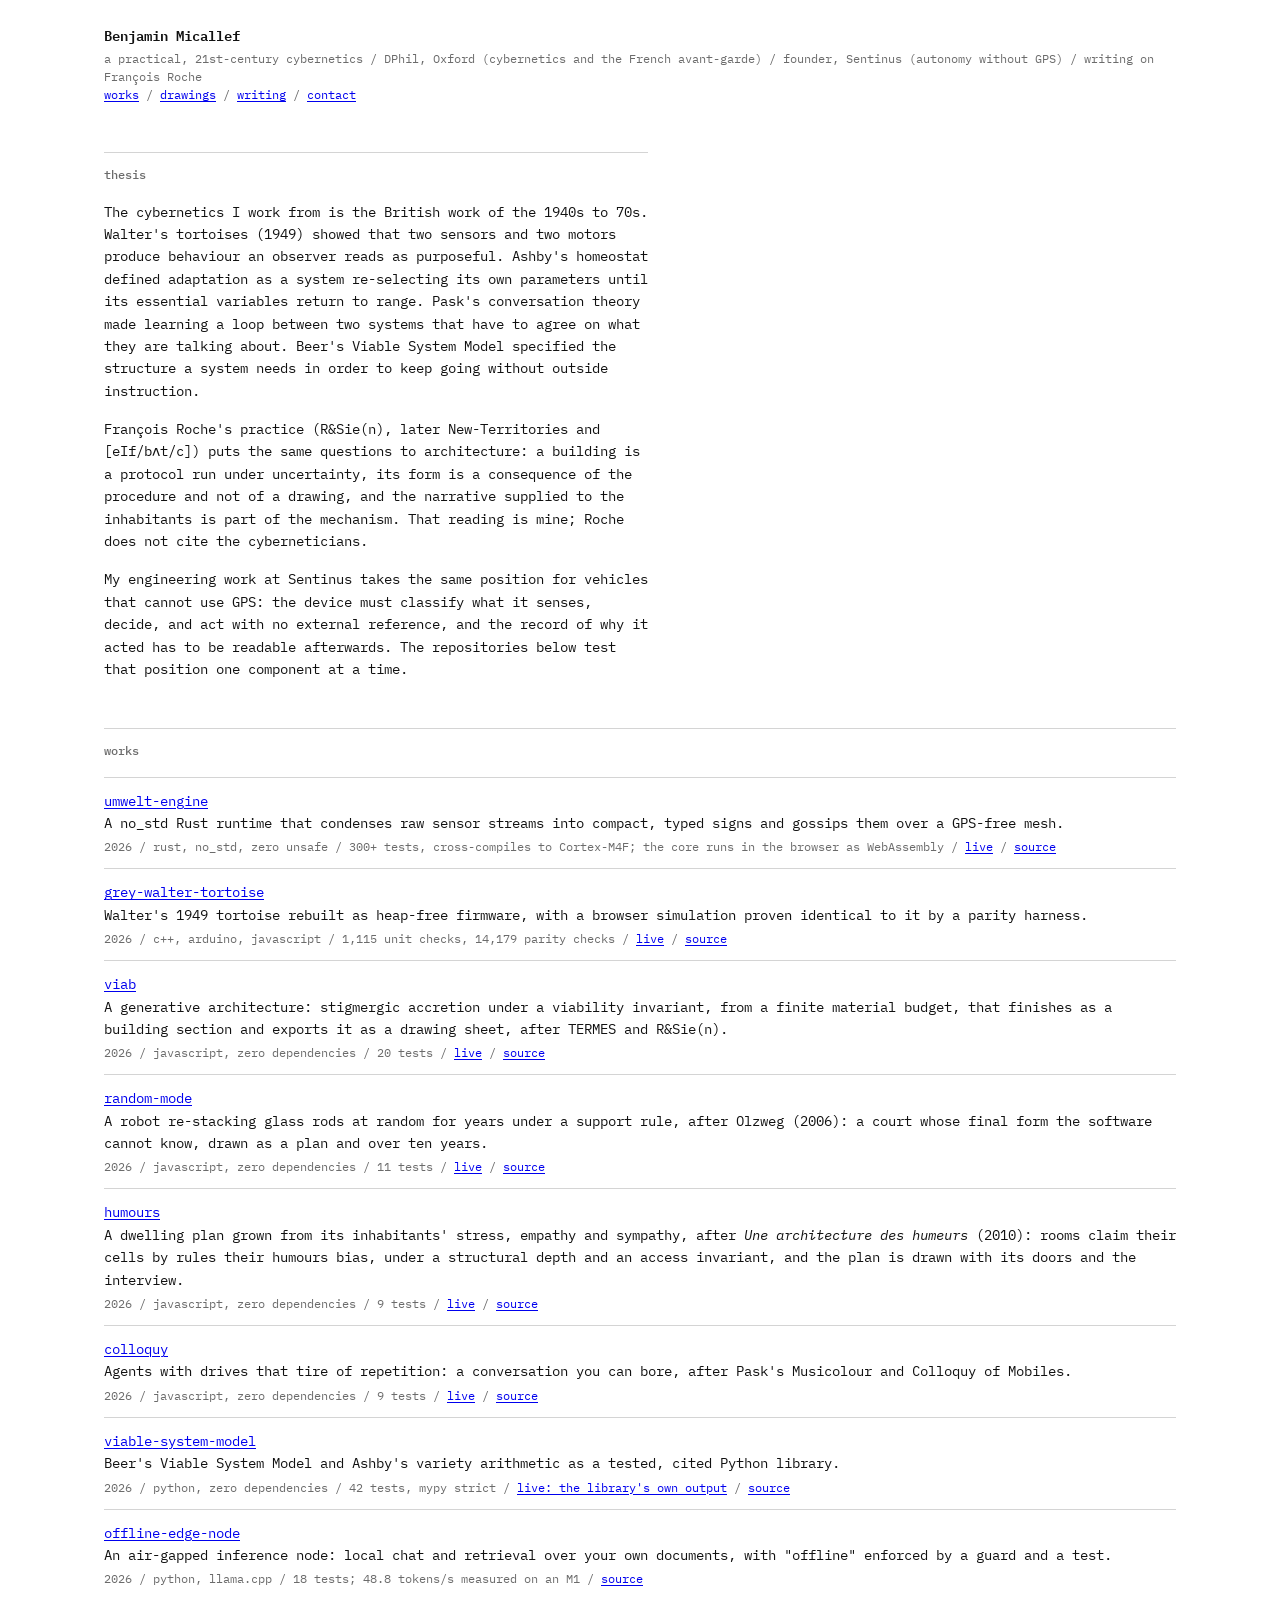
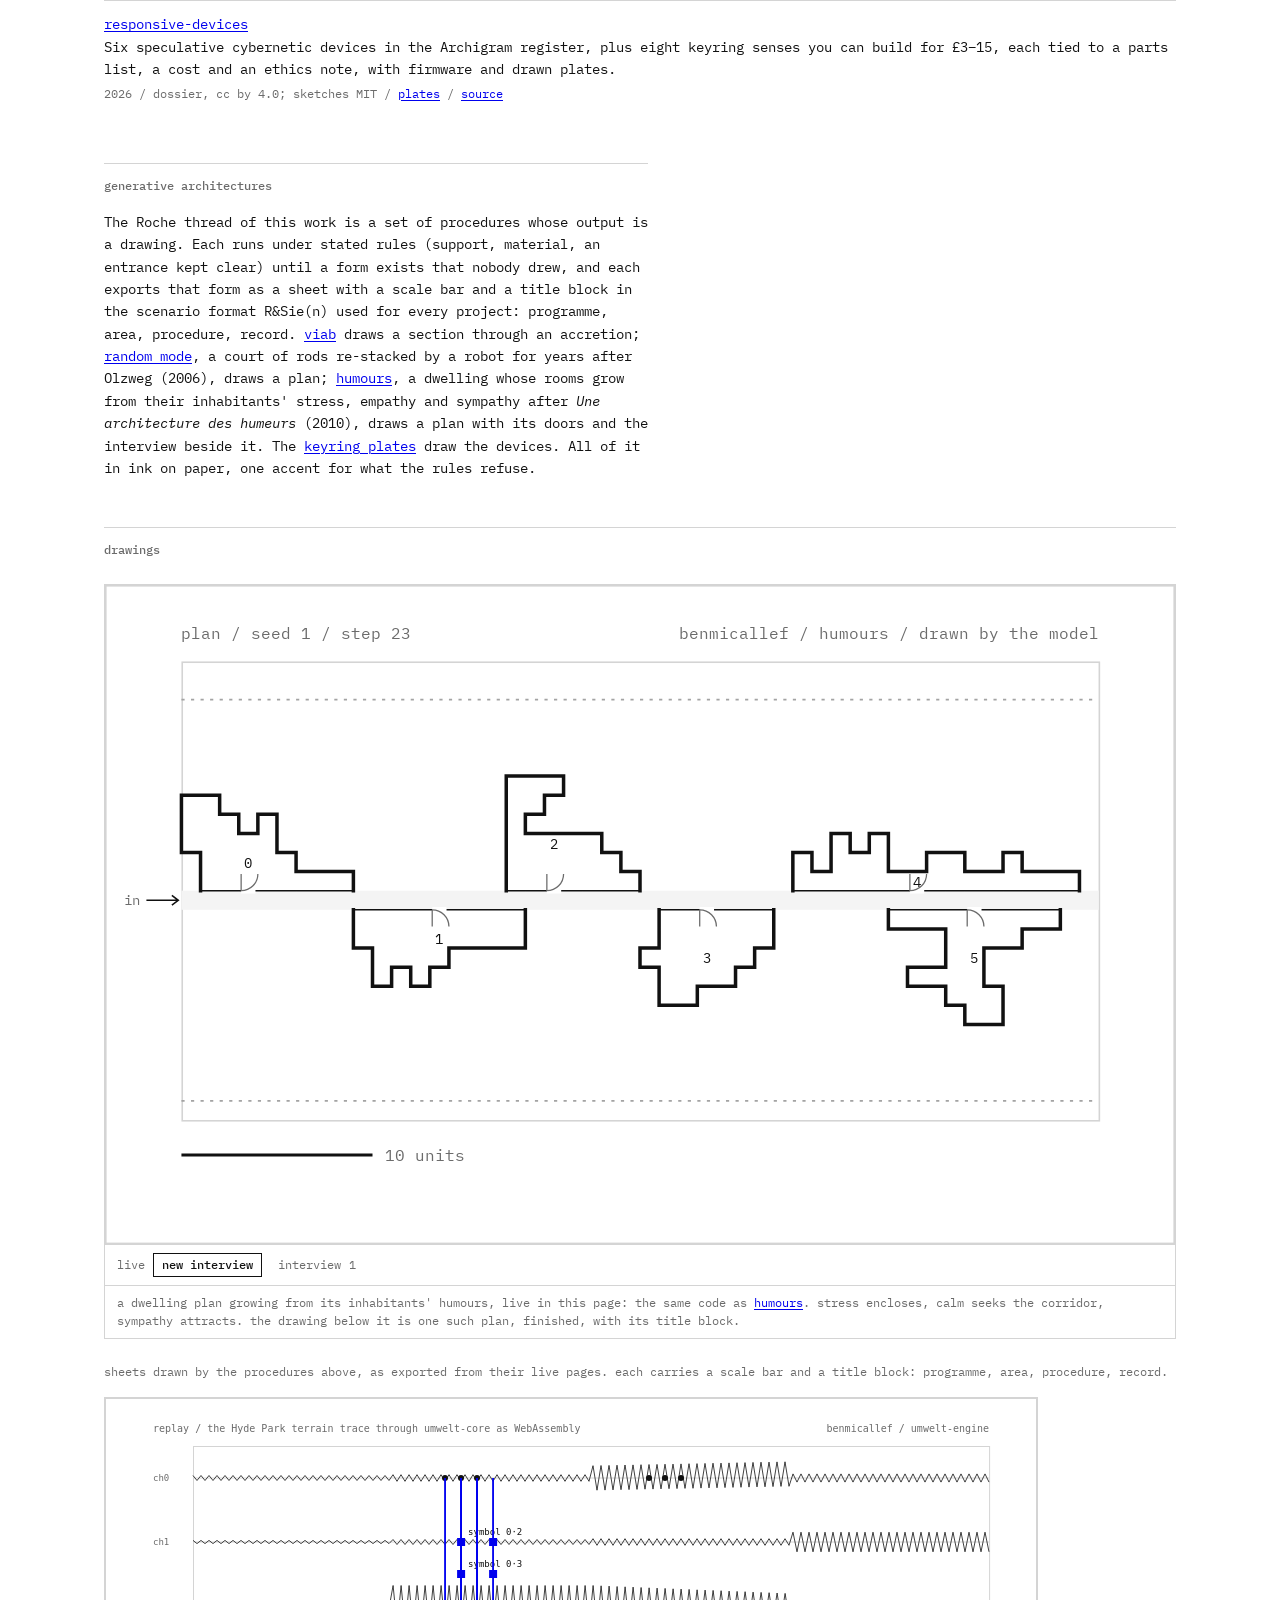
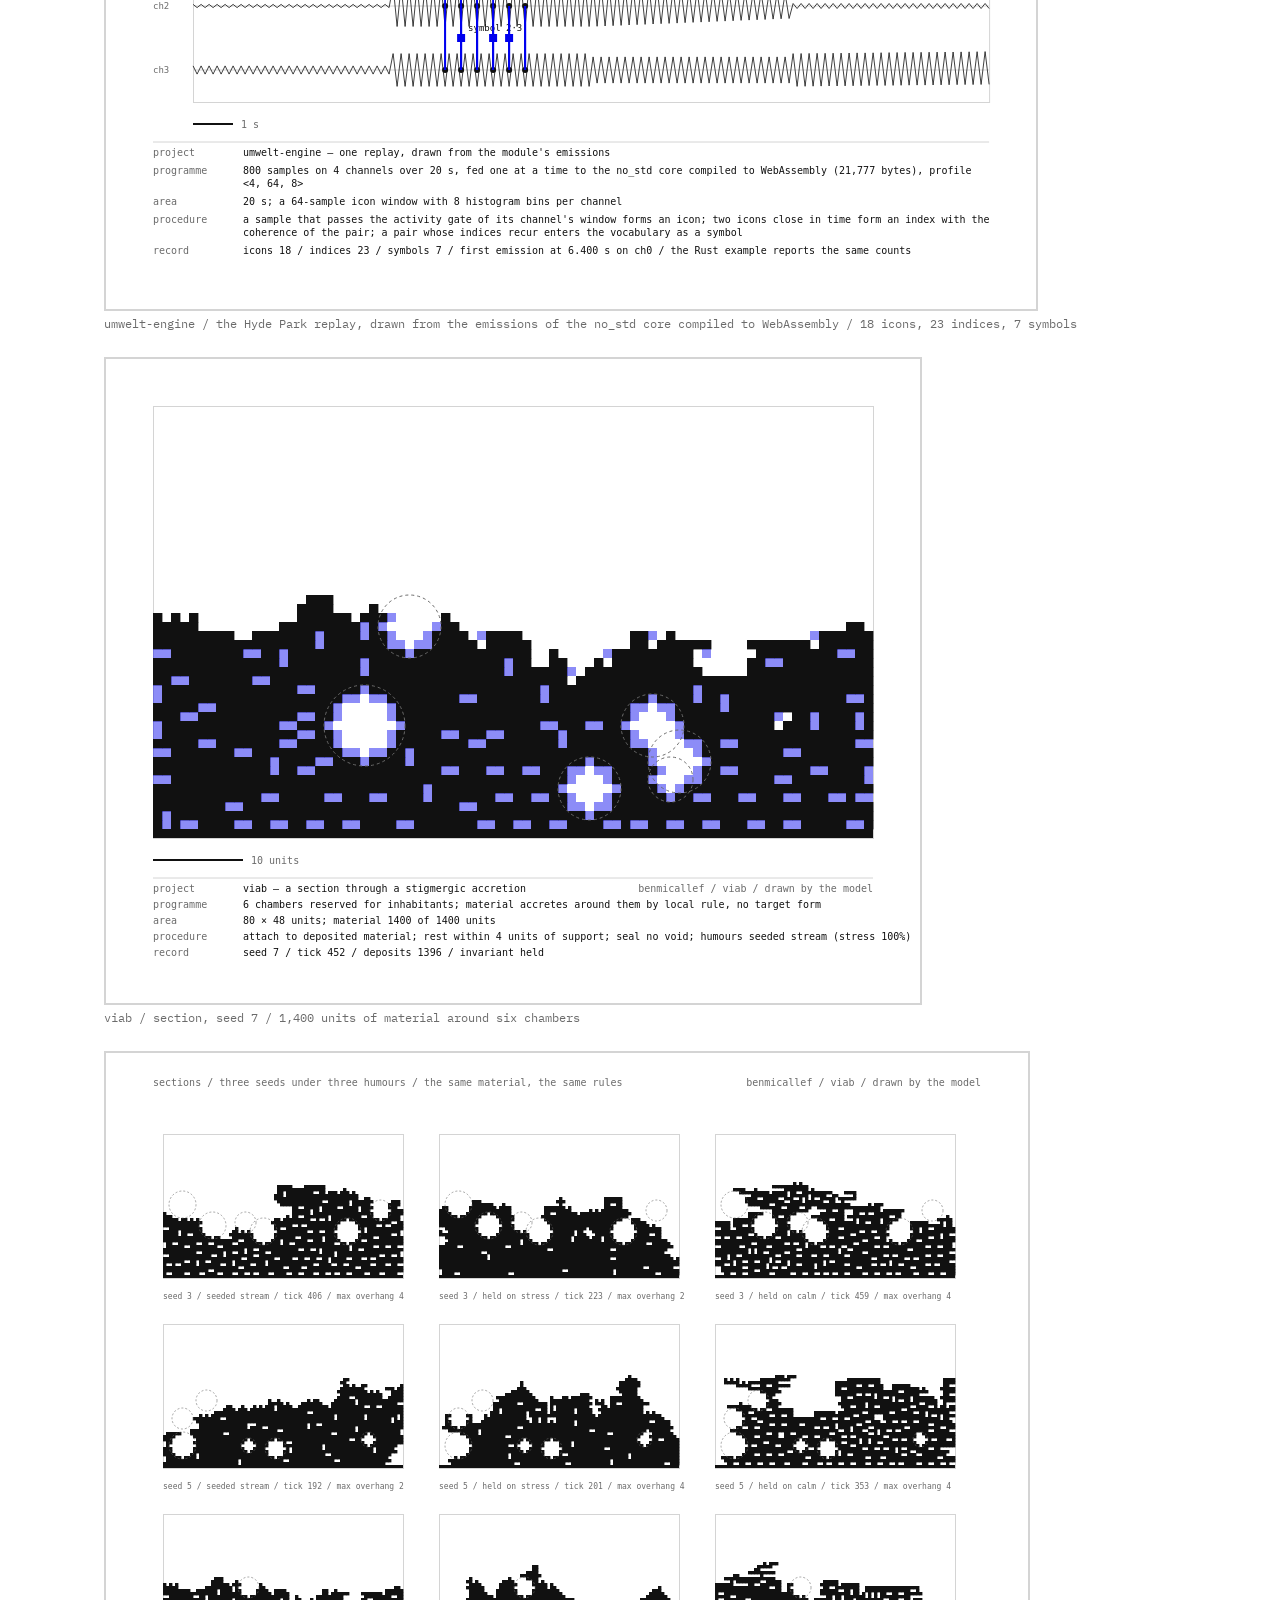
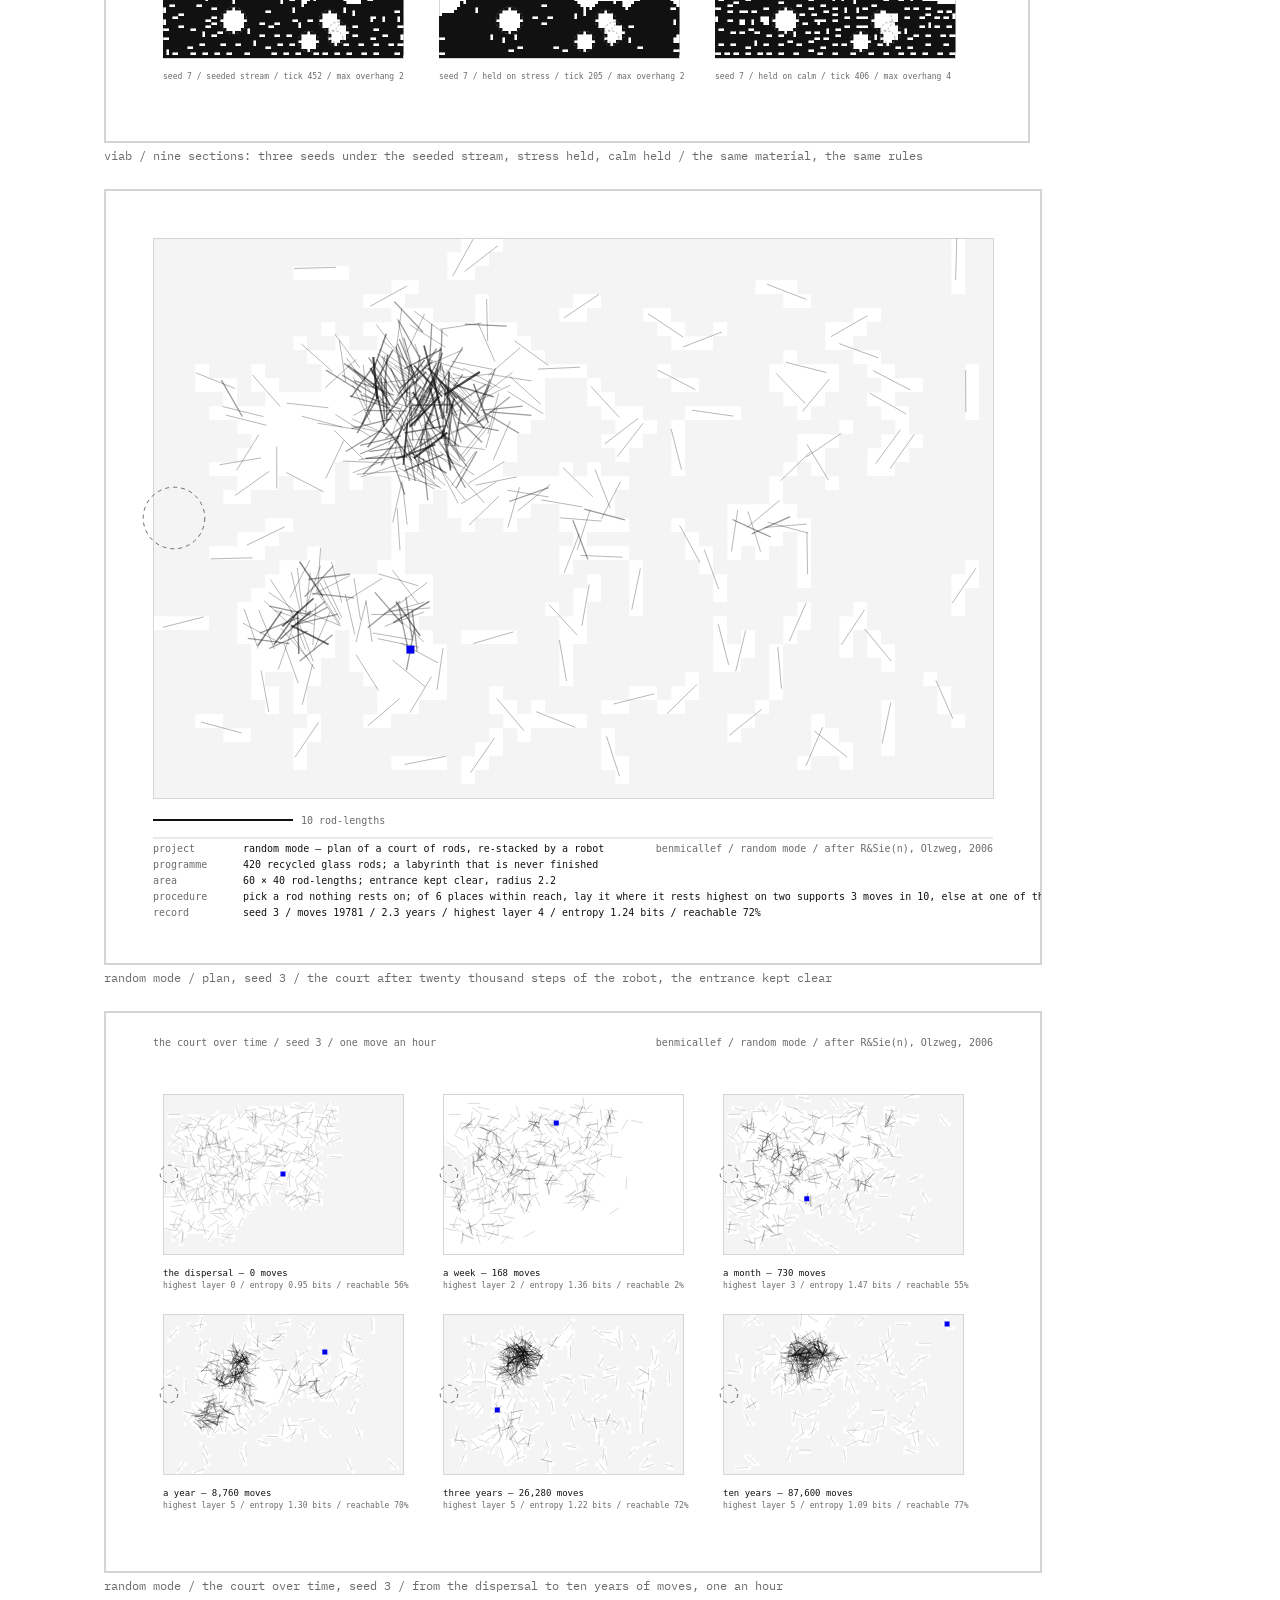
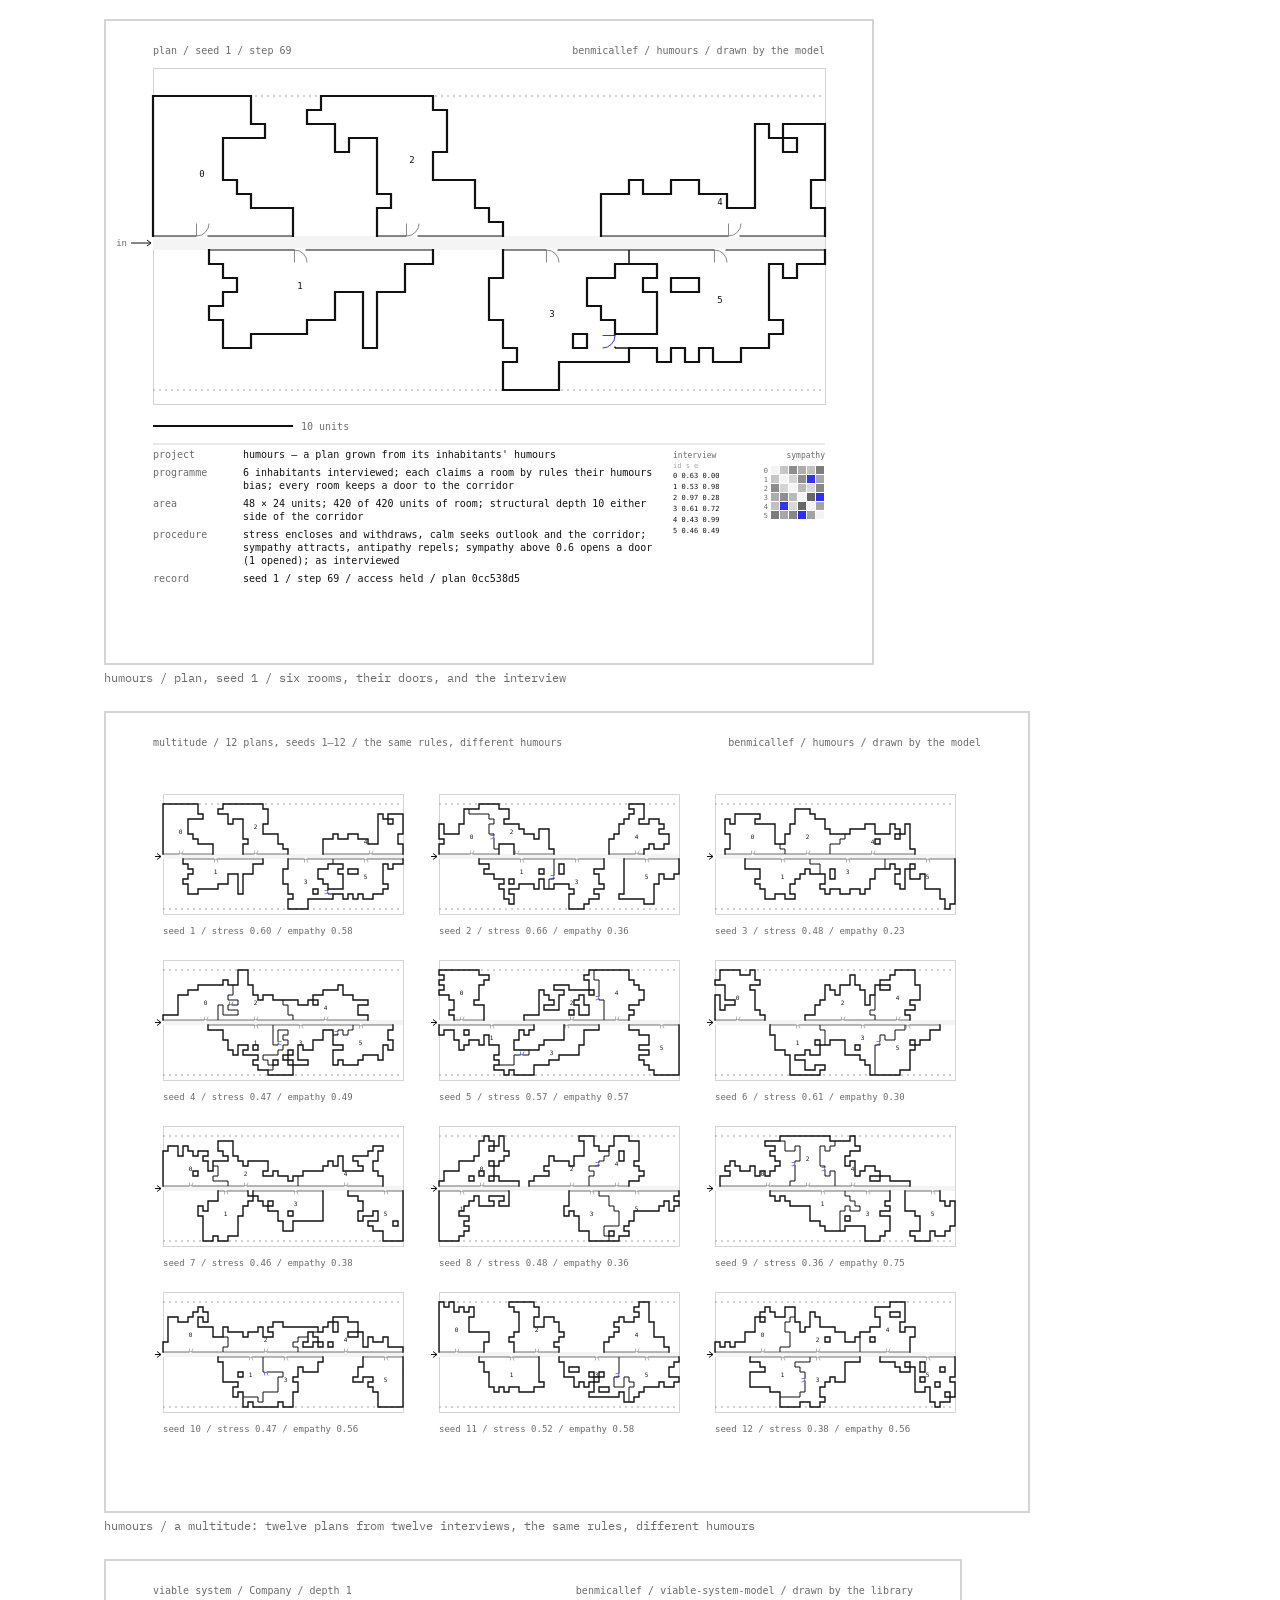
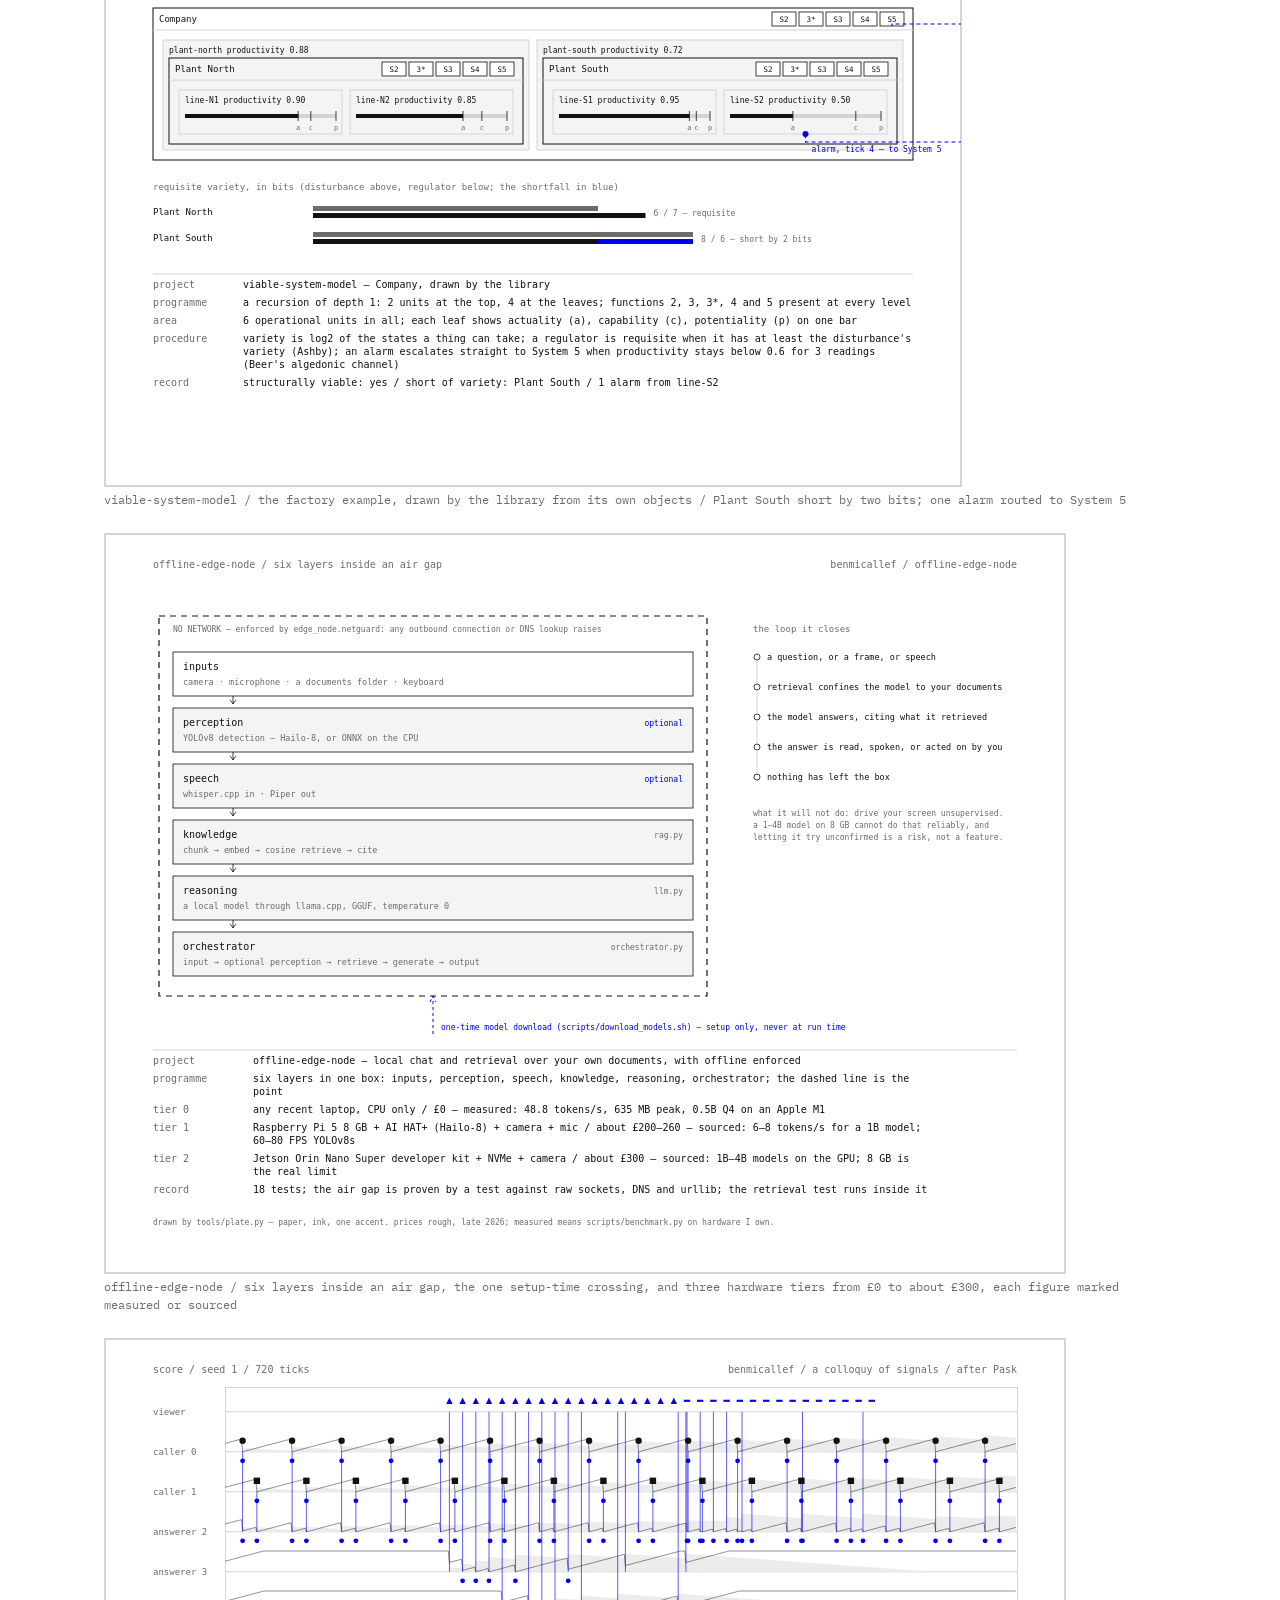
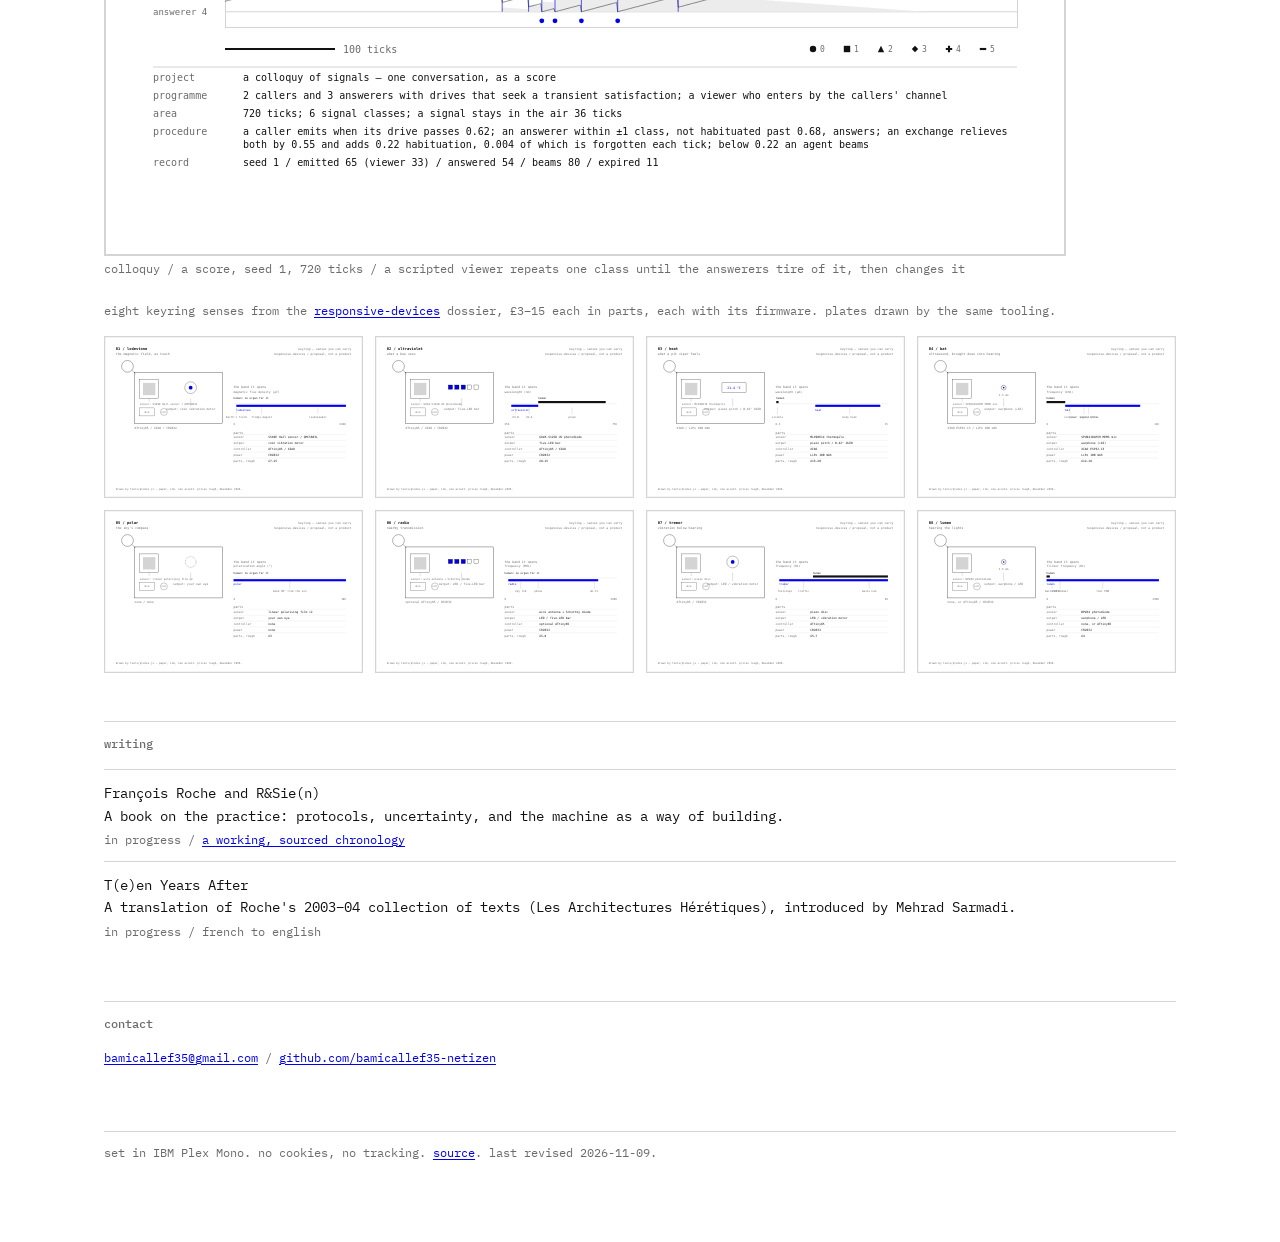
==== commit d9523dbe: "First public version" ====
--- a/index.html
+++ b/index.html
@@ -19,64 +19,64 @@
   <section class="text">
     <h2>thesis</h2>
     <p>The cybernetics I work from is the British work of the 1940s to 70s. Walter's tortoises (1949) showed that two sensors and two motors produce behaviour an observer reads as purposeful. Ashby's homeostat defined adaptation as a system re-selecting its own parameters until its essential variables return to range. Pask's conversation theory made learning a loop between two systems that have to agree on what they are talking about. Beer's Viable System Model specified the structure a system needs in order to keep going without outside instruction.</p>
-    <p>François Roche's practice — R&amp;Sie(n), later New-Territories and [eIf/bʌt/c] — puts the same questions to architecture: a building is a protocol run under uncertainty, its form is a consequence of the procedure and not of a drawing, and the narrative supplied to the inhabitants is part of the mechanism. That reading is mine; Roche does not cite the cyberneticians.</p>
-    <p>My engineering work at Sentinus takes the same position for vehicles that cannot use GPS: the device must classify what it senses, decide, and act with no external reference, and the record of why it acted has to be readable afterwards. The repositories below test that position one component at a time. Each one states what it can and cannot show.</p>
+    <p>François Roche's practice (R&amp;Sie(n), later New-Territories and [eIf/bʌt/c]) puts the same questions to architecture: a building is a protocol run under uncertainty, its form is a consequence of the procedure and not of a drawing, and the narrative supplied to the inhabitants is part of the mechanism. That reading is mine; Roche does not cite the cyberneticians.</p>
+    <p>My engineering work at Sentinus takes the same position for vehicles that cannot use GPS: the device must classify what it senses, decide, and act with no external reference, and the record of why it acted has to be readable afterwards. The repositories below test that position one component at a time.</p>
   </section>
 
   <section id="works">
     <h2>works</h2>
     <ul class="rows">
       <li>
-        <a href="https://github.com/benmicallef/umwelt-engine">umwelt-engine</a>
+        <a href="https://github.com/bamicallef35-netizen/umwelt-engine">umwelt-engine</a>
         <p>A no_std Rust runtime that condenses raw sensor streams into compact, typed signs and gossips them over a GPS-free mesh.</p>
-        <p class="meta">2026 / rust, no_std, zero unsafe / 300+ tests, cross-compiles to Cortex-M4F; the core runs in the browser as WebAssembly / <a href="https://benmicallef.github.io/umwelt-engine/">live</a> / <a href="https://github.com/benmicallef/umwelt-engine">source</a></p>
+        <p class="meta">2026 / rust, no_std, zero unsafe / 300+ tests, cross-compiles to Cortex-M4F; the core runs in the browser as WebAssembly / <a href="https://bamicallef35-netizen.github.io/umwelt-engine/">live</a> / <a href="https://github.com/bamicallef35-netizen/umwelt-engine">source</a></p>
       </li>
       <li>
-        <a href="https://benmicallef.github.io/grey-walter-tortoise/">grey-walter-tortoise</a>
+        <a href="https://bamicallef35-netizen.github.io/grey-walter-tortoise/">grey-walter-tortoise</a>
         <p>Walter's 1949 tortoise rebuilt as heap-free firmware, with a browser simulation proven identical to it by a parity harness.</p>
-        <p class="meta">2026 / c++, arduino, javascript / 1,115 unit checks, 14,179 parity checks / <a href="https://benmicallef.github.io/grey-walter-tortoise/">live</a> / <a href="https://github.com/benmicallef/grey-walter-tortoise">source</a></p>
+        <p class="meta">2026 / c++, arduino, javascript / 1,115 unit checks, 14,179 parity checks / <a href="https://bamicallef35-netizen.github.io/grey-walter-tortoise/">live</a> / <a href="https://github.com/bamicallef35-netizen/grey-walter-tortoise">source</a></p>
       </li>
       <li>
-        <a href="https://benmicallef.github.io/viab/">viab</a>
-        <p>A generative architecture: stigmergic accretion under a viability invariant, from a finite material budget, that finishes as a building section and exports it as a drawing sheet — after TERMES and R&amp;Sie(n).</p>
-        <p class="meta">2026 / javascript, zero dependencies / 19 tests / <a href="https://benmicallef.github.io/viab/">live</a> / <a href="https://github.com/benmicallef/viab">source</a></p>
+        <a href="https://bamicallef35-netizen.github.io/viab/">viab</a>
+        <p>A generative architecture: stigmergic accretion under a viability invariant, from a finite material budget, that finishes as a building section and exports it as a drawing sheet, after TERMES and R&amp;Sie(n).</p>
+        <p class="meta">2026 / javascript, zero dependencies / 20 tests / <a href="https://bamicallef35-netizen.github.io/viab/">live</a> / <a href="https://github.com/bamicallef35-netizen/viab">source</a></p>
       </li>
       <li>
-        <a href="https://benmicallef.github.io/random-mode/">random-mode</a>
+        <a href="https://bamicallef35-netizen.github.io/random-mode/">random-mode</a>
         <p>A robot re-stacking glass rods at random for years under a support rule, after Olzweg (2006): a court whose final form the software cannot know, drawn as a plan and over ten years.</p>
-        <p class="meta">2026 / javascript, zero dependencies / 11 tests / <a href="https://benmicallef.github.io/random-mode/">live</a> / <a href="https://github.com/benmicallef/random-mode">source</a></p>
+        <p class="meta">2026 / javascript, zero dependencies / 11 tests / <a href="https://bamicallef35-netizen.github.io/random-mode/">live</a> / <a href="https://github.com/bamicallef35-netizen/random-mode">source</a></p>
       </li>
       <li>
-        <a href="https://benmicallef.github.io/humours/">humours</a>
+        <a href="https://bamicallef35-netizen.github.io/humours/">humours</a>
         <p>A dwelling plan grown from its inhabitants' stress, empathy and sympathy, after <em>Une architecture des humeurs</em> (2010): rooms claim their cells by rules their humours bias, under a structural depth and an access invariant, and the plan is drawn with its doors and the interview.</p>
-        <p class="meta">2026 / javascript, zero dependencies / 9 tests / <a href="https://benmicallef.github.io/humours/">live</a> / <a href="https://github.com/benmicallef/humours">source</a></p>
+        <p class="meta">2026 / javascript, zero dependencies / 9 tests / <a href="https://bamicallef35-netizen.github.io/humours/">live</a> / <a href="https://github.com/bamicallef35-netizen/humours">source</a></p>
       </li>
       <li>
-        <a href="https://benmicallef.github.io/colloquy/">colloquy</a>
+        <a href="https://bamicallef35-netizen.github.io/colloquy/">colloquy</a>
         <p>Agents with drives that tire of repetition: a conversation you can bore, after Pask's Musicolour and Colloquy of Mobiles.</p>
-        <p class="meta">2026 / javascript, zero dependencies / 8 tests / <a href="https://benmicallef.github.io/colloquy/">live</a> / <a href="https://github.com/benmicallef/colloquy">source</a></p>
+        <p class="meta">2026 / javascript, zero dependencies / 9 tests / <a href="https://bamicallef35-netizen.github.io/colloquy/">live</a> / <a href="https://github.com/bamicallef35-netizen/colloquy">source</a></p>
       </li>
       <li>
-        <a href="https://benmicallef.github.io/viable-system-model/">viable-system-model</a>
-        <p>Beer's Viable System Model and Ashby's variety arithmetic as a tested, cited Python library; it says what it can and cannot prove.</p>
-        <p class="meta">2026 / python, zero dependencies / 37 tests, mypy strict / <a href="https://benmicallef.github.io/viable-system-model/">live: the library's own output</a> / <a href="https://github.com/benmicallef/viable-system-model">source</a></p>
+        <a href="https://bamicallef35-netizen.github.io/viable-system-model/">viable-system-model</a>
+        <p>Beer's Viable System Model and Ashby's variety arithmetic as a tested, cited Python library.</p>
+        <p class="meta">2026 / python, zero dependencies / 42 tests, mypy strict / <a href="https://bamicallef35-netizen.github.io/viable-system-model/">live: the library's own output</a> / <a href="https://github.com/bamicallef35-netizen/viable-system-model">source</a></p>
       </li>
       <li>
-        <a href="https://github.com/benmicallef/offline-edge-node">offline-edge-node</a>
-        <p>An air-gapped inference node — local chat and retrieval over your own documents, with "offline" enforced by a guard and a test.</p>
-        <p class="meta">2026 / python, llama.cpp / 18 tests; 48.8 tokens/s measured on an M1 / <a href="https://github.com/benmicallef/offline-edge-node">source</a></p>
+        <a href="https://github.com/bamicallef35-netizen/offline-edge-node">offline-edge-node</a>
+        <p>An air-gapped inference node: local chat and retrieval over your own documents, with "offline" enforced by a guard and a test.</p>
+        <p class="meta">2026 / python, llama.cpp / 18 tests; 48.8 tokens/s measured on an M1 / <a href="https://github.com/bamicallef35-netizen/offline-edge-node">source</a></p>
       </li>
       <li>
-        <a href="https://benmicallef.github.io/responsive-devices/">responsive-devices</a>
-        <p>Six speculative cybernetic devices in the Archigram register, plus eight keyring senses you can build for £3–15 — each tied to a parts list, a cost and an ethics note, with firmware and drawn plates.</p>
-        <p class="meta">2026 / dossier, cc by 4.0; sketches MIT / <a href="https://benmicallef.github.io/responsive-devices/">plates</a> / <a href="https://github.com/benmicallef/responsive-devices">source</a></p>
+        <a href="https://bamicallef35-netizen.github.io/responsive-devices/">responsive-devices</a>
+        <p>Six speculative cybernetic devices in the Archigram register, plus eight keyring senses you can build for £3–15, each tied to a parts list, a cost and an ethics note, with firmware and drawn plates.</p>
+        <p class="meta">2026 / dossier, cc by 4.0; sketches MIT / <a href="https://bamicallef35-netizen.github.io/responsive-devices/">plates</a> / <a href="https://github.com/bamicallef35-netizen/responsive-devices">source</a></p>
       </li>
     </ul>
   </section>
 
   <section class="text">
     <h2>generative architectures</h2>
-    <p>The Roche thread of this work is a set of procedures whose output is a drawing. Each runs under stated rules — support, material, an entrance kept clear — until a form exists that nobody drew, and each exports that form as a sheet with a scale bar and a title block in the scenario format R&amp;Sie(n) used for every project: programme, area, procedure, record. <a href="https://benmicallef.github.io/viab/">viab</a> draws a section through an accretion; <a href="https://benmicallef.github.io/random-mode/">random mode</a>, a court of rods re-stacked by a robot for years after Olzweg (2006), draws a plan; <a href="https://benmicallef.github.io/humours/">humours</a>, a dwelling whose rooms grow from their inhabitants' stress, empathy and sympathy after <em>Une architecture des humeurs</em> (2010), draws a plan with its doors and the interview beside it. The <a href="https://benmicallef.github.io/responsive-devices/">keyring plates</a> draw the devices. All of it in ink on paper, one accent for what the rules refuse.</p>
+    <p>The Roche thread of this work is a set of procedures whose output is a drawing. Each runs under stated rules (support, material, an entrance kept clear) until a form exists that nobody drew, and each exports that form as a sheet with a scale bar and a title block in the scenario format R&amp;Sie(n) used for every project: programme, area, procedure, record. <a href="https://bamicallef35-netizen.github.io/viab/">viab</a> draws a section through an accretion; <a href="https://bamicallef35-netizen.github.io/random-mode/">random mode</a>, a court of rods re-stacked by a robot for years after Olzweg (2006), draws a plan; <a href="https://bamicallef35-netizen.github.io/humours/">humours</a>, a dwelling whose rooms grow from their inhabitants' stress, empathy and sympathy after <em>Une architecture des humeurs</em> (2010), draws a plan with its doors and the interview beside it. The <a href="https://bamicallef35-netizen.github.io/responsive-devices/">keyring plates</a> draw the devices. All of it in ink on paper, one accent for what the rules refuse.</p>
   </section>
 
   <section id="drawings">
@@ -87,7 +87,7 @@
         <div class="group"><span class="lbl">live</span><button id="plan-new" aria-pressed="false">new interview</button></div>
         <div class="group"><span class="lbl">interview</span><span id="plan-seed" class="lbl">1</span></div>
       </div>
-      <figcaption>a dwelling plan growing from its inhabitants' humours, live in this page: the same code as <a href="https://benmicallef.github.io/humours/">humours</a>. stress encloses, calm seeks the corridor, sympathy attracts. the drawing below it is one such plan, finished, with its title block.</figcaption>
+      <figcaption>a dwelling plan growing from its inhabitants' humours, live in this page: the same code as <a href="https://bamicallef35-netizen.github.io/humours/">humours</a>. stress encloses, calm seeks the corridor, sympathy attracts. the drawing below it is one such plan, finished, with its title block.</figcaption>
     </figure>
     <p class="meta">sheets drawn by the procedures above, as exported from their live pages. each carries a scale bar and a title block: programme, area, procedure, record.</p>
     <figure class="sheet"><img src="./sheets/umwelt-replay.svg" alt="umwelt-engine: the Hyde Park replay drawn from the module's emissions, icons on four channel lanes, indices as ties, symbols as squares" loading="lazy"><figcaption>umwelt-engine / the Hyde Park replay, drawn from the emissions of the no_std core compiled to WebAssembly / 18 icons, 23 indices, 7 symbols</figcaption></figure>
@@ -100,7 +100,7 @@
     <figure class="sheet"><img src="./sheets/vsm.svg" alt="viable-system-model: the factory example drawn by the library, the recursion as nested frames with each level's five functions, requisite variety per plant, and the alarm's route to System 5" loading="lazy"><figcaption>viable-system-model / the factory example, drawn by the library from its own objects / Plant South short by two bits; one alarm routed to System 5</figcaption></figure>
     <figure class="sheet"><img src="./sheets/offline-edge-node-plate.svg" alt="offline-edge-node as a plate: six layers inside an air gap, the setup-only crossing, and three hardware tiers" loading="lazy"><figcaption>offline-edge-node / six layers inside an air gap, the one setup-time crossing, and three hardware tiers from £0 to about £300, each figure marked measured or sourced</figcaption></figure>
     <figure class="sheet"><img src="./sheets/colloquy-score.svg" alt="colloquy: one conversation drawn as a score, a lane per agent and one for the viewer" loading="lazy"><figcaption>colloquy / a score, seed 1, 720 ticks / a scripted viewer repeats one class until the answerers tire of it, then changes it</figcaption></figure>
-    <p class="meta">eight keyring senses from the <a href="https://benmicallef.github.io/responsive-devices/">responsive-devices</a> dossier, £3–15 each in parts, each with its firmware. plates drawn by the same tooling.</p>
+    <p class="meta">eight keyring senses from the <a href="https://bamicallef35-netizen.github.io/responsive-devices/">responsive-devices</a> dossier, £3–15 each in parts, each with its firmware. plates drawn by the same tooling.</p>
     <div class="plates">
       <img src="./plates/01-lodestone.svg" alt="plate 01, lodestone: a keyring that points north by vibration" loading="lazy">
       <img src="./plates/02-ultraviolet.svg" alt="plate 02, ultraviolet: a keyring that reads the UV index" loading="lazy">
@@ -131,11 +131,11 @@
 
   <section id="contact">
     <h2>contact</h2>
-    <p class="meta"><a href="mailto:bamicallef35@gmail.com">bamicallef35@gmail.com</a> / <a href="https://github.com/benmicallef">github.com/benmicallef</a></p>
+    <p class="meta"><a href="mailto:bamicallef35@gmail.com">bamicallef35@gmail.com</a> / <a href="https://github.com/bamicallef35-netizen">github.com/bamicallef35-netizen</a></p>
   </section>
 
   <footer class="colophon">
-    <p class="meta">set in IBM Plex Mono. no cookies, no tracking. <a href="https://github.com/benmicallef/benmicallef-site">source</a>. last revised 2026-11-06.</p>
+    <p class="meta">set in IBM Plex Mono. no cookies, no tracking. <a href="https://github.com/bamicallef35-netizen/benmicallef-site">source</a>. last revised 2026-11-09.</p>
   </footer>
 </main>
 <script type="module">
